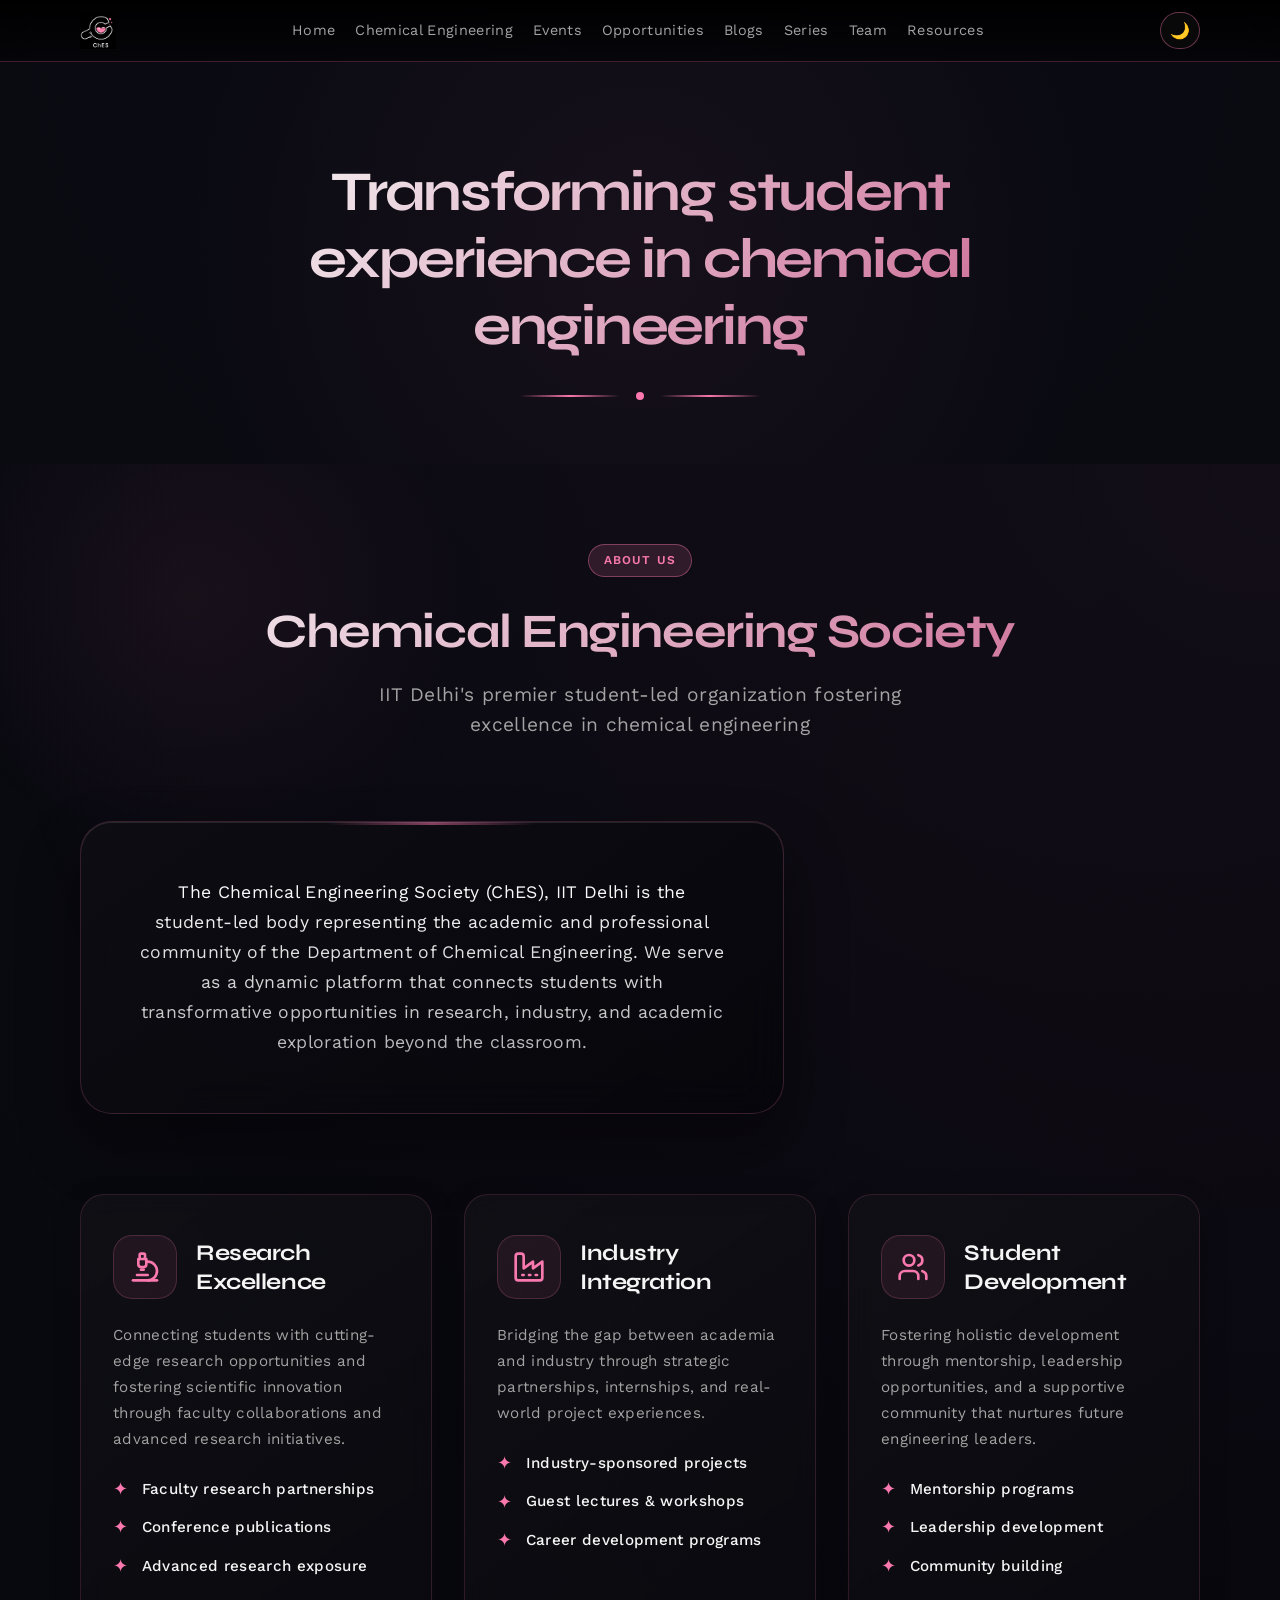
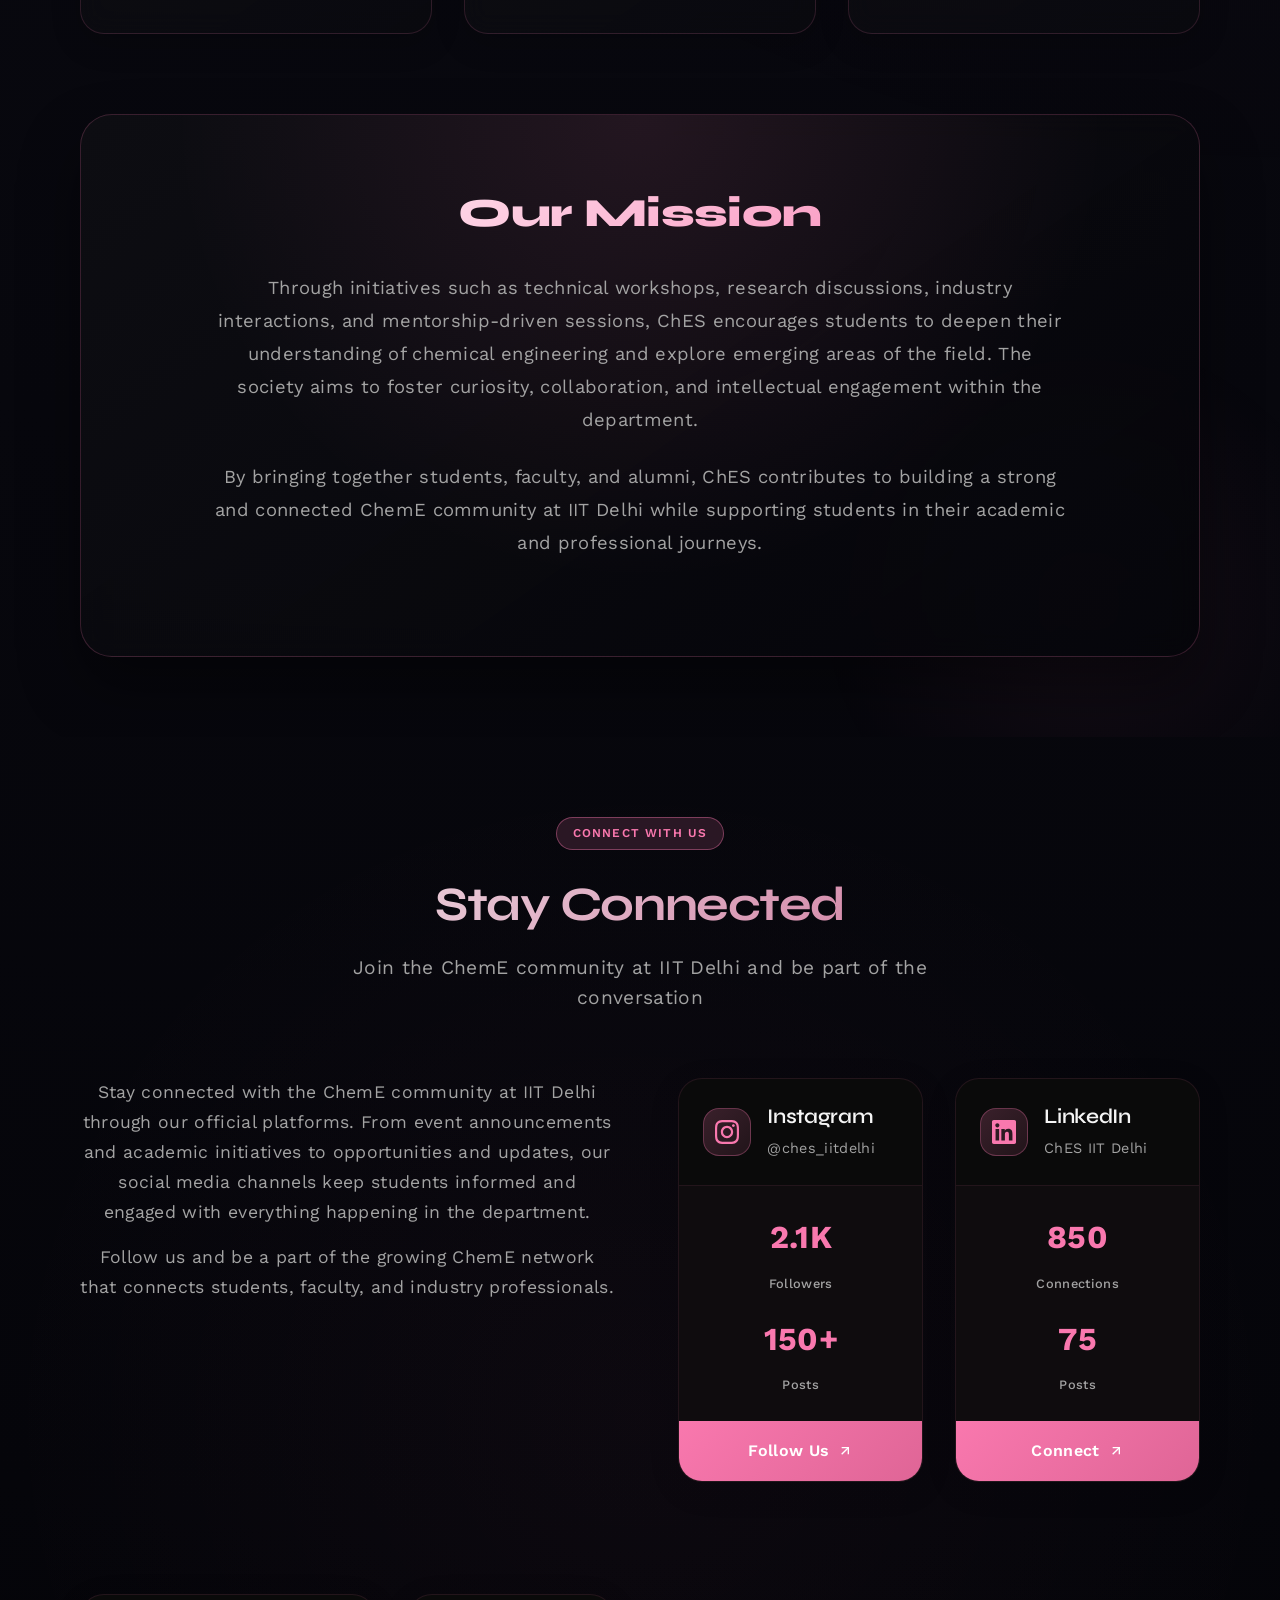
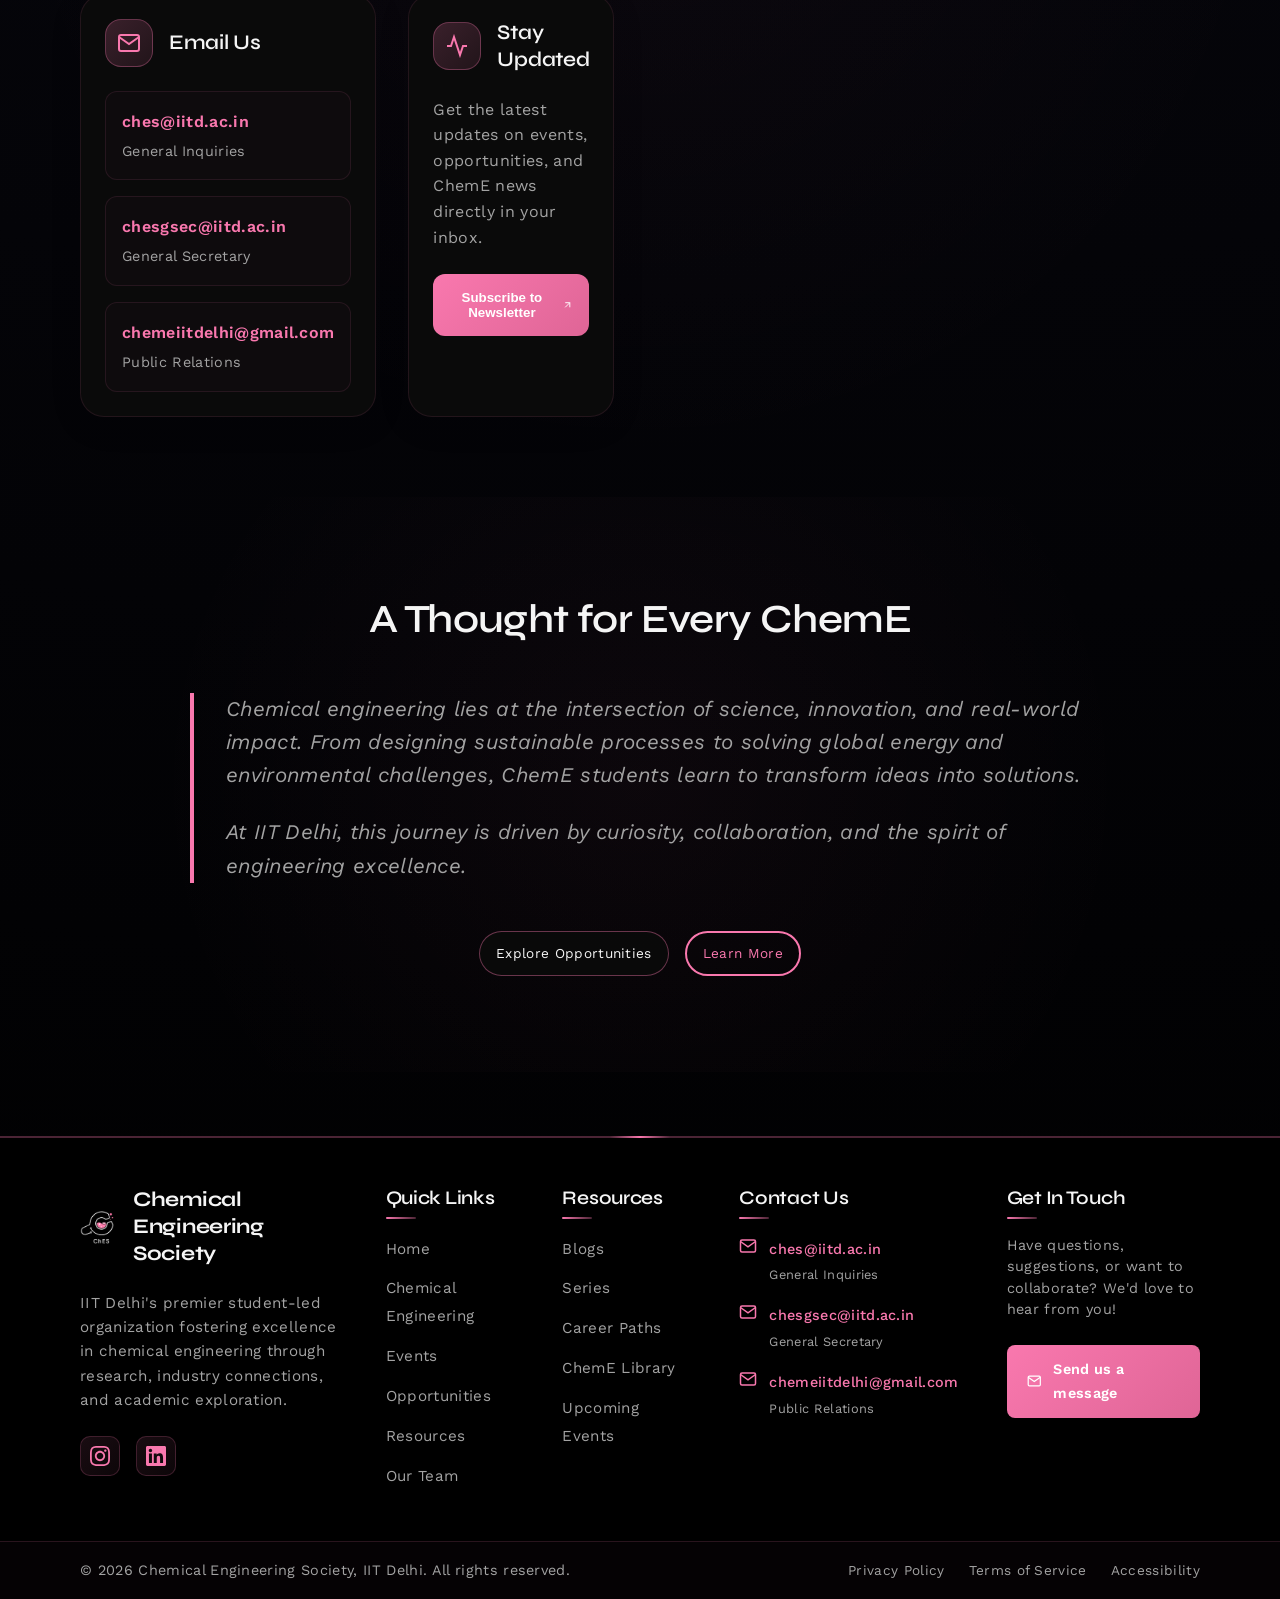
==== index.html @ 3a4c157e "created basic webpage" ====
<!DOCTYPE html>
<html lang="en">

<head>
  <meta charset="UTF-8" />
  <title>Ches – Landing Page</title>
  <meta name="viewport" content="width=device-width, initial-scale=1" />
  <link rel="stylesheet" href="styles.css" />
</head>

<body class="home-page">
  <!-- Navbar -->
  <header>
    <div class="container nav">
      <div class="nav-left">
        <img src="assets/logo-dark.png" alt="Ches" class="logo-img" />
      </div>
      <nav>
        <ul>
          <li><a href="index.html">Home</a></li>
          <li><a href="chemical-engineering.html">Chemical Engineering</a></li>
          <li><a href="events.html">Events</a></li>
          <li><a href="opportunities.html">Opportunities</a></li>
          <li><a href="blogs.html">Blogs</a></li>
          <li><a href="series.html">Series</a></li>
          <li><a href="team.html">Team</a></li>
          <li><a href="resources.html">Resources</a></li>
        </ul>
      </nav>
      <div class="nav-cta">
        <button id="theme-toggle" class="btn theme-toggle-btn">🌙</button>
        <button id="mobile-menu-toggle" class="mobile-menu-toggle" aria-label="Toggle navigation">
          <span></span>
          <span></span>
          <span></span>
        </button>
      </div>
    </div>
  </header>

  <main>
    <!-- Hero/Tagline Section -->
    <section class="hero-section">
      <div class="container">
        <div class="hero-content">
          <h1 class="hero-title">Transforming student experience in chemical engineering</h1>
          <div class="hero-decoration">
            <div class="hero-line"></div>
            <div class="hero-dot"></div>
            <div class="hero-line"></div>
          </div>
        </div>
      </div>
    </section>

    <!-- About ChES Section -->
    <section class="about-section">
      <div class="container">
        <div class="about-header reveal">
          <div class="section-badge">
            <span class="badge-text">About Us</span>
          </div>
          <h2 class="section-title">Chemical Engineering Society</h2>
          <p class="section-subtitle">
            IIT Delhi's premier student-led organization fostering excellence in chemical engineering
          </p>
        </div>

        <div class="about-content">
          <div class="about-intro reveal">
            <p class="about-description">
              The Chemical Engineering Society (ChES), IIT Delhi is the student-led body representing the academic and
              professional community of the Department of Chemical Engineering. We serve as a dynamic platform that
              connects students with transformative opportunities in research, industry, and academic exploration
              beyond the classroom.
            </p>
          </div>
        </div>

        <div class="about-features">
          <div class="feature-card reveal" style="transition-delay: 0.1s;">
            <div class="feature-header">
              <div class="feature-icon">
                <svg xmlns="http://www.w3.org/2000/svg" viewBox="0 0 24 24" fill="none" stroke="currentColor" stroke-width="2" stroke-linecap="round" stroke-linejoin="round"><path d="M6 18h8"/><path d="M3 22h18"/><path d="M14 22a7 7 0 1 0 0-14h-1"/><path d="M9 14h2"/><path d="M9 12a2 2 0 0 1-2-2V6h6v4a2 2 0 0 1-2 2Z"/><path d="M12 6V3a1 1 0 0 0-1-1H9a1 1 0 0 0-1 1v3"/></svg>
              </div>
              <h3>Research Excellence</h3>
            </div>
            <p>Connecting students with cutting-edge research opportunities and fostering scientific innovation through
              faculty collaborations and advanced research initiatives.</p>
            <ul class="feature-list">
              <li>Faculty research partnerships</li>
              <li>Conference publications</li>
              <li>Advanced research exposure</li>
            </ul>
          </div>

          <div class="feature-card reveal" style="transition-delay: 0.2s;">
            <div class="feature-header">
              <div class="feature-icon">
                <svg xmlns="http://www.w3.org/2000/svg" viewBox="0 0 24 24" fill="none" stroke="currentColor" stroke-width="2" stroke-linecap="round" stroke-linejoin="round"><path d="M2 20a2 2 0 0 0 2 2h16a2 2 0 0 0 2-2V8l-7 5V8l-7 5V4a2 2 0 0 0-2-2H4a2 2 0 0 0-2 2Z"/><path d="M17 18h1"/><path d="M12 18h1"/><path d="M7 18h1"/></svg>
              </div>
              <h3>Industry Integration</h3>
            </div>
            <p>Bridging the gap between academia and industry through strategic partnerships, internships, and
              real-world project experiences.</p>
            <ul class="feature-list">
              <li>Industry-sponsored projects</li>
              <li>Guest lectures & workshops</li>
              <li>Career development programs</li>
            </ul>
          </div>

          <div class="feature-card reveal" style="transition-delay: 0.3s;">
            <div class="feature-header">
              <div class="feature-icon">
                <svg xmlns="http://www.w3.org/2000/svg" viewBox="0 0 24 24" fill="none" stroke="currentColor" stroke-width="2" stroke-linecap="round" stroke-linejoin="round"><path d="M16 21v-2a4 4 0 0 0-4-4H6a4 4 0 0 0-4 4v2"/><circle cx="9" cy="7" r="4"/><path d="M22 21v-2a4 4 0 0 0-3-3.87"/><path d="M16 3.13a4 4 0 0 1 0 7.75"/></svg>
              </div>
              <h3>Student Development</h3>
            </div>
            <p>Fostering holistic development through mentorship, leadership opportunities, and a supportive community
              that nurtures future engineering leaders.</p>
            <ul class="feature-list">
              <li>Mentorship programs</li>
              <li>Leadership development</li>
              <li>Community building</li>
            </ul>
          </div>
        </div>

        <div class="about-mission reveal">
          <div class="mission-content">
            <h3>Our Mission</h3>
            <p>
              Through initiatives such as technical workshops, research discussions, industry interactions, and
              mentorship-driven sessions, ChES encourages students to deepen their understanding of chemical engineering
              and explore emerging areas of the field. The society aims to foster curiosity, collaboration, and
              intellectual engagement within the department.
            </p>
            <p>
              By bringing together students, faculty, and alumni, ChES contributes to building a strong and connected
              ChemE community at IIT Delhi while supporting students in their academic and professional journeys.
            </p>
          </div>
        </div>
      </div>
    </section>

    <!-- Contacts & Social Media Section -->
    <section class="contacts-section">
      <div class="container">
        <div class="contacts-header">
          <div class="section-badge">
            <span class="badge-icon"></span>
            <span class="badge-text">Connect With Us</span>
          </div>
          <h2 class="section-title">Stay Connected</h2>
          <p class="section-subtitle">
            Join the ChemE community at IIT Delhi and be part of the conversation
          </p>
        </div>

        <div class="contacts-content">
          <div class="contacts-intro">
            <p class="contacts-description">
              Stay connected with the ChemE community at IIT Delhi through our official platforms. From event
              announcements and academic initiatives to opportunities and updates, our social media channels keep
              students informed and engaged with everything happening in the department.
            </p>
            <p class="contacts-description">
              Follow us and be a part of the growing ChemE network that connects students, faculty, and industry
              professionals.
            </p>
          </div>

          <div class="social-platforms">
            <div class="platform-card instagram-card">
              <div class="platform-header">
                <div class="platform-icon">
                  <svg viewBox="0 0 24 24" fill="currentColor">
                    <path
                      d="M12 2.163c3.204 0 3.584.012 4.85.07 3.252.148 4.771 1.691 4.919 4.919.058 1.265.069 1.645.069 4.849 0 3.205-.012 3.584-.069 4.849-.149 3.225-1.664 4.771-4.919 4.919-1.266.058-1.644.07-4.85.07-3.204 0-3.584-.012-4.849-.07-3.26-.149-4.771-1.699-4.919-4.92-.058-1.265-.07-1.644-.07-4.849 0-3.204.013-3.583.07-4.849.149-3.227 1.664-4.771 4.919-4.919 1.266-.057 1.645-.069 4.849-.069zm0-2.163c-3.259 0-3.667.014-4.947.072-4.358.2-6.78 2.618-6.98 6.98-.059 1.281-.073 1.689-.073 4.948 0 3.259.014 3.668.072 4.948.2 4.358 2.618 6.78 6.98 6.98 1.281.058 1.689.072 4.948.072 3.259 0 3.668-.014 4.948-.072 4.354-.2 6.782-2.618 6.979-6.98.059-1.28.073-1.689.073-4.948 0-3.259-.014-3.667-.072-4.947-.196-4.354-2.617-6.78-6.979-6.98-1.281-.059-1.69-.073-4.949-.073zm0 5.838c-3.403 0-6.162 2.759-6.162 6.162s2.759 6.163 6.162 6.163 6.162-2.759 6.162-6.163c0-3.403-2.759-6.162-6.162-6.162zm0 10.162c-2.209 0-4-1.79-4-4 0-2.209 1.791-4 4-4s4 1.791 4 4c0 2.21-1.791 4-4 4zm6.406-11.845c-.796 0-1.441.645-1.441 1.44s.645 1.44 1.441 1.44c.795 0 1.439-.645 1.439-1.44s-.644-1.44-1.439-1.44z" />
                  </svg>
                </div>
                <div class="platform-info">
                  <h3>Instagram</h3>
                  <span>@ches_iitdelhi</span>
                </div>
              </div>
              <div class="platform-stats">
                <div class="stat">
                  <span class="stat-number">2.1K</span>
                  <span class="stat-label">Followers</span>
                </div>
                <div class="stat">
                  <span class="stat-number">150+</span>
                  <span class="stat-label">Posts</span>
                </div>
              </div>
              <a href="https://www.instagram.com/ches_iitdelhi/" class="platform-link" target="_blank"
                rel="noopener noreferrer">
                <span>Follow Us</span>
                <svg viewBox="0 0 24 24" fill="none" stroke="currentColor" stroke-width="2">
                  <path d="M7 17L17 7"></path>
                  <path d="M7 7h10v10"></path>
                </svg>
              </a>
            </div>

            <div class="platform-card linkedin-card">
              <div class="platform-header">
                <div class="platform-icon">
                  <svg viewBox="0 0 24 24" fill="currentColor">
                    <path
                      d="M20.447 20.452h-3.554v-5.569c0-1.328-.027-3.037-1.852-3.037-1.853 0-2.136 1.445-2.136 2.939v5.667H9.351V9h3.414v1.561h.046c.477-.9 1.637-1.85 3.37-1.85 3.601 0 4.267 2.37 4.267 5.455v6.286zM5.337 7.433c-1.144 0-2.063-.926-2.063-2.065 0-1.138.92-2.063 2.063-2.063 1.14 0 2.064.925 2.064 2.063 0 1.139-.925 2.065-2.064 2.065zm1.782 13.019H3.555V9h3.564v11.452zM22.225 0H1.771C.792 0 0 .774 0 1.729v20.542C0 23.227.792 24 1.771 24h20.451C23.2 24 24 23.227 24 22.271V1.729C24 .774 23.2 0 22.222 0h.003z" />
                  </svg>
                </div>
                <div class="platform-info">
                  <h3>LinkedIn</h3>
                  <span>ChES IIT Delhi</span>
                </div>
              </div>
              <div class="platform-stats">
                <div class="stat">
                  <span class="stat-number">850</span>
                  <span class="stat-label">Connections</span>
                </div>
                <div class="stat">
                  <span class="stat-number">75</span>
                  <span class="stat-label">Posts</span>
                </div>
              </div>
              <a href="https://www.linkedin.com/company/chesiitd/posts/?feedView=all" class="platform-link"
                target="_blank" rel="noopener noreferrer">
                <span>Connect</span>
                <svg viewBox="0 0 24 24" fill="none" stroke="currentColor" stroke-width="2">
                  <path d="M7 17L17 7"></path>
                  <path d="M7 7h10v10"></path>
                </svg>
              </a>
            </div>
          </div>

          <div class="contact-methods">
            <div class="contact-card">
              <div class="contact-header">
                <div class="contact-icon">
                  <svg viewBox="0 0 24 24" fill="none" stroke="currentColor" stroke-width="2">
                    <path d="M4 4h16c1.1 0 2 .9 2 2v12c0 1.1-.9 2-2 2H4c-1.1 0-2-.9-2-2V6c0-1.1.9-2 2-2z"></path>
                    <polyline points="22,6 12,13 2,6"></polyline>
                  </svg>
                </div>
                <h3>Email Us</h3>
              </div>
              <div class="contact-details">
                <a href="mailto:ches@iitd.ac.in" class="contact-email">
                  <span class="email-address">ches@iitd.ac.in</span>
                  <span class="email-label">General Inquiries</span>
                </a>
                <a href="mailto:chesgsec@iitd.ac.in" class="contact-email">
                  <span class="email-address">chesgsec@iitd.ac.in</span>
                  <span class="email-label">General Secretary</span>
                </a>
                <a href="mailto:chemeiitdelhi@gmail.com" class="contact-email">
                  <span class="email-address">chemeiitdelhi@gmail.com</span>
                  <span class="email-label">Public Relations</span>
                </a>
              </div>
            </div>

            <div class="contact-card newsletter-card">
              <div class="contact-header">
                <div class="contact-icon">
                  <svg viewBox="0 0 24 24" fill="none" stroke="currentColor" stroke-width="2">
                    <path d="M22 12h-4l-3 9L9 3l-3 9H2"></path>
                  </svg>
                </div>
                <h3>Stay Updated</h3>
              </div>
              <p>Get the latest updates on events, opportunities, and ChemE news directly in your inbox.</p>
              <button class="newsletter-btn">
                <span>Subscribe to Newsletter</span>
                <svg viewBox="0 0 24 24" fill="none" stroke="currentColor" stroke-width="2">
                  <path d="M7 17L17 7"></path>
                  <path d="M7 7h10v10"></path>
                </svg>
              </button>
            </div>
          </div>
        </div>
      </div>
    </section>

    <!-- A Thought for Every ChemE Section -->
    <section class="thought-section">
      <div class="container">
        <div class="thought-content">
          <div class="thought-header">
            <h2 class="thought-title">A Thought for Every ChemE</h2>
          </div>

          <div class="thought-quote">
            <blockquote>
              <p class="thought-text">
                Chemical engineering lies at the intersection of science, innovation, and real-world impact. From
                designing sustainable processes to solving global energy and environmental challenges, ChemE students
                learn to transform ideas into solutions.
              </p>
              <p class="thought-text">
                At IIT Delhi, this journey is driven by curiosity, collaboration, and the spirit of engineering
                excellence.
              </p>
            </blockquote>
          </div>

          <div class="thought-cta">
            <a href="opportunities.html" class="btn btn-primary">Explore Opportunities</a>
            <a href="chemical-engineering.html" class="btn btn-secondary">Learn More</a>
          </div>
        </div>
      </div>
  </main>

  <footer>
    <div class="footer-main">
      <div class="container">
        <div class="footer-content">
          <!-- Company Info -->
          <div class="footer-section">
            <div class="footer-logo">
              <div class="footer-logo-container">
                <img src="assets/logo-dark.png" alt="ChES IIT Delhi" class="footer-logo-img logo-dark" />
                <img src="assets/logo-light.jpeg" alt="ChES IIT Delhi" class="footer-logo-img logo-light" />
              </div>
              <h3>Chemical Engineering Society</h3>
            </div>
            <p class="footer-description">
              IIT Delhi's premier student-led organization fostering excellence in chemical engineering through
              research, industry connections, and academic exploration.
            </p>
            <div class="footer-social">
              <a href="https://www.instagram.com/ches_iitdelhi/" target="_blank" rel="noopener noreferrer"
                class="social-link instagram">
                <svg viewBox="0 0 24 24" fill="currentColor">
                  <path
                    d="M12 2.163c3.204 0 3.584.012 4.85.07 3.252.148 4.771 1.691 4.919 4.919.058 1.265.069 1.645.069 4.849 0 3.205-.012 3.584-.069 4.849-.149 3.225-1.664 4.771-4.919 4.919-1.266.058-1.644.07-4.85.07-3.204 0-3.584-.012-4.849-.07-3.26-.149-4.771-1.699-4.919-4.92-.058-1.265-.07-1.644-.07-4.849 0-3.204.013-3.583.07-4.849.149-3.227 1.664-4.771 4.919-4.919 1.266-.057 1.645-.069 4.849-.069zm0-2.163c-3.259 0-3.667.014-4.947.072-4.358.2-6.78 2.618-6.98 6.98-.059 1.281-.073 1.689-.073 4.948 0 3.259.014 3.668.072 4.948.2 4.358 2.618 6.78 6.98 6.98 1.281.058 1.689.072 4.948.072 3.259 0 3.668-.014 4.948-.072 4.354-.2 6.782-2.618 6.979-6.98.059-1.28.073-1.689.073-4.948 0-3.259-.014-3.667-.072-4.947-.196-4.354-2.617-6.78-6.979-6.98-1.281-.059-1.69-.073-4.949-.073zm0 5.838c-3.403 0-6.162 2.759-6.162 6.162s2.759 6.163 6.162 6.163 6.162-2.759 6.162-6.163c0-3.403-2.759-6.162-6.162-6.162zm0 10.162c-2.209 0-4-1.79-4-4 0-2.209 1.791-4 4-4s4 1.791 4 4c0 2.21-1.791 4-4 4zm6.406-11.845c-.796 0-1.441.645-1.441 1.44s.645 1.44 1.441 1.44c.795 0 1.439-.645 1.439-1.44s-.644-1.44-1.439-1.44z" />
                </svg>
              </a>
              <a href="https://www.linkedin.com/company/chesiitd/posts/?feedView=all" target="_blank"
                rel="noopener noreferrer" class="social-link linkedin">
                <svg viewBox="0 0 24 24" fill="currentColor">
                  <path
                    d="M20.447 20.452h-3.554v-5.569c0-1.328-.027-3.037-1.852-3.037-1.853 0-2.136 1.445-2.136 2.939v5.667H9.351V9h3.414v1.561h.046c.477-.9 1.637-1.85 3.37-1.85 3.601 0 4.267 2.37 4.267 5.455v6.286zM5.337 7.433c-1.144 0-2.063-.926-2.063-2.065 0-1.138.92-2.063 2.063-2.063 1.14 0 2.064.925 2.064 2.063 0 1.139-.925 2.065-2.064 2.065zm1.782 13.019H3.555V9h3.564v11.452zM22.225 0H1.771C.792 0 0 .774 0 1.729v20.542C0 23.227.792 24 1.771 24h20.451C23.2 24 24 23.227 24 22.271V1.729C24 .774 23.2 0 22.222 0h.003z" />
                </svg>
              </a>
            </div>
          </div>

          <!-- Quick Links -->
          <div class="footer-section">
            <h4 class="footer-title">Quick Links</h4>
            <ul class="footer-links">
              <li><a href="index.html">Home</a></li>
              <li><a href="chemical-engineering.html">Chemical Engineering</a></li>
              <li><a href="events.html">Events</a></li>
              <li><a href="opportunities.html">Opportunities</a></li>
              <li><a href="resources.html">Resources</a></li>
              <li><a href="team.html">Our Team</a></li>
            </ul>
          </div>

          <!-- Resources -->
          <div class="footer-section">
            <h4 class="footer-title">Resources</h4>
            <ul class="footer-links">
              <li><a href="blogs.html">Blogs</a></li>
              <li><a href="series.html">Series</a></li>
              <li><a href="resources.html#career-paths">Career Paths</a></li>
              <li><a href="resources.html#library">ChemE Library</a></li>
              <li><a href="events.html">Upcoming Events</a></li>
            </ul>
          </div>

          <!-- Contact Info -->
          <div class="footer-section">
            <h4 class="footer-title">Contact Us</h4>
            <div class="footer-contact">
              <div class="contact-item">
                <svg viewBox="0 0 24 24" fill="none" stroke="currentColor" stroke-width="2">
                  <path d="M4 4h16c1.1 0 2 .9 2 2v12c0 1.1-.9 2-2 2H4c-1.1 0-2-.9-2-2V6c0-1.1.9-2 2-2z"></path>
                  <polyline points="22,6 12,13 2,6"></polyline>
                </svg>
                <div>
                  <a href="mailto:ches@iitd.ac.in">ches@iitd.ac.in</a>
                  <span class="contact-label">General Inquiries</span>
                </div>
              </div>
              <div class="contact-item">
                <svg viewBox="0 0 24 24" fill="none" stroke="currentColor" stroke-width="2">
                  <path d="M4 4h16c1.1 0 2 .9 2 2v12c0 1.1-.9 2-2 2H4c-1.1 0-2-.9-2-2V6c0-1.1.9-2 2-2z"></path>
                  <polyline points="22,6 12,13 2,6"></polyline>
                </svg>
                <div>
                  <a href="mailto:chesgsec@iitd.ac.in">chesgsec@iitd.ac.in</a>
                  <span class="contact-label">General Secretary</span>
                </div>
              </div>
              <div class="contact-item">
                <svg viewBox="0 0 24 24" fill="none" stroke="currentColor" stroke-width="2">
                  <path d="M4 4h16c1.1 0 2 .9 2 2v12c0 1.1-.9 2-2 2H4c-1.1 0-2-.9-2-2V6c0-1.1.9-2 2-2z"></path>
                  <polyline points="22,6 12,13 2,6"></polyline>
                </svg>
                <div>
                  <a href="mailto:chemeiitdelhi@gmail.com">chemeiitdelhi@gmail.com</a>
                  <span class="contact-label">Public Relations</span>
                </div>
              </div>
            </div>
          </div>

          <!-- Contact Message -->
          <div class="footer-section">
            <h4 class="footer-title">Get In Touch</h4>
            <p class="contact-message">
              Have questions, suggestions, or want to collaborate? We'd love to hear from you!
            </p>
            <a href="mailto:ches@iitd.ac.in" class="contact-mail-btn">
              <svg viewBox="0 0 24 24" fill="none" stroke="currentColor" stroke-width="2">
                <path d="M4 4h16c1.1 0 2 .9 2 2v12c0 1.1-.9 2-2 2H4c-1.1 0-2-.9-2-2V6c0-1.1.9-2 2-2z"></path>
                <polyline points="22,6 12,13 2,6"></polyline>
              </svg>
              <span>Send us a message</span>
            </a>
          </div>
        </div>
      </div>
    </div>

    <!-- Footer Bottom -->
    <div class="footer-bottom">
      <div class="container">
        <div class="footer-bottom-content">
          <div class="footer-copyright">
            <p>© 2026 Chemical Engineering Society, IIT Delhi. All rights reserved.</p>
          </div>
          <div class="footer-bottom-links">
            <a href="#">Privacy Policy</a>
            <a href="#">Terms of Service</a>
            <a href="#">Accessibility</a>
          </div>
        </div>
      </div>
    </div>
  </footer>
  <script src="script.js"></script>
</body>

</html>
---- styles.css ----
@import url('https://fonts.googleapis.com/css2?family=Syne:wght@400..700&family=Work+Sans:ital,wght@0,100..900;1,100..900&display=swap');

:root {
  --primary: #F978AE;
  --primary-dark: rgb(223, 101, 150);
  --bg-dark: #000000;
  --bg-alt-dark: #0a0a0a;
  --text-dark: #f5f5f5;
  --muted-dark: #a3a3a3;
  --card-dark: #0a0a0a;
  --bg-light: #fde7ee;
  --bg-alt-light: #ffffff;
  --text-light: #2D1B26;
  --muted-light: #9B7E87;
  --card-light: #ffffff;
  --accent: #F978AE;
  --font-heading: 'Syne', sans-serif;
  --font-body: 'Work Sans', sans-serif;
  --muted: var(--muted-dark);
  --text: var(--text-dark);
  --bg: var(--bg-dark);
  --bg-alt: var(--bg-alt-dark);
  --card: var(--card-dark);
}

* {
  box-sizing: border-box;
  margin: 0;
  padding: 0;
}

body {
  font-family: var(--font-body);
  background: radial-gradient(circle at top, #1a1a1a 0, #0a0a0a 50%, #000 100%);
  color: var(--text-dark);
  line-height: 1.7;
  letter-spacing: 0.325px;
  scroll-behavior: smooth;
}

body.light-mode {
  background: var(--bg-light);
  color: var(--text-light);
  --muted: var(--muted-light);
  --text: var(--text-light);
  --bg: var(--bg-light);
  --bg-alt: var(--bg-alt-light);
  --card: var(--card-light);
}

a {
  color: inherit;
  text-decoration: none;
}

h1, h2, h3, h4, h5, h6 {
  font-family: var(--font-heading);
  font-weight: 700;
  letter-spacing: -0.015em;
  line-height: 1.3;
}

img {
  max-width: 100%;
  display: block;
}

/* Layout helpers */
.container {
  width: min(1120px, 100% - 3rem);
  margin: 0 auto;
}

/* Navbar */
header {
  position: sticky;
  top: 0;
  z-index: 50;
  backdrop-filter: blur(18px);
  background: linear-gradient(to bottom, rgba(0,0,0,0.95), rgba(0,0,0,0.4));
  border-bottom: 1px solid rgba(249, 120, 174, 0.25);
}

body.light-mode header {
  background: #ffffff;
  border-bottom: 1px solid rgba(253, 231, 238, 0.6);
  box-shadow: 0 2px 8px rgba(0, 0, 0, 0.04);
}

.nav {
  display: flex;
  align-items: center;
  justify-content: space-between;
  padding: 0.75rem 0;
}

.nav-left {
  display: flex;
  align-items: center;
  gap: 0.5rem;
}

.logo-img {
  height: 36px;
  width: auto;
  display: block;
  object-fit: contain;
}

.brand {
  font-weight: 600;
  letter-spacing: 0.06em;
  text-transform: uppercase;
  font-size: 0.85rem;
  color: var(--text-dark);
}

body.light-mode .brand {
  color: var(--text-light);
}

nav ul {
  list-style: none;
  display: flex;
  gap: 1.25rem;
  font-size: 0.9rem;
}

nav a {
  position: relative;
  padding-bottom: 0.2rem;
  color: var(--muted-dark);
  transition: color 0.2s ease;
}

nav a::after {
  content: "";
  position: absolute;
  left: 0;
  bottom: 0;
  width: 0;
  height: 2px;
  border-radius: 999px;
  background: var(--primary);
  transition: width 0.2s ease;
}

nav a:hover {
  color: var(--text-dark);
}

body.light-mode nav a {
  color: var(--muted-light);
}

body.light-mode nav a:hover {
  color: var(--text-light);
}

nav a:hover::after {
  width: 100%;
}

.nav-cta {
  display: flex;
  align-items: center;
  gap: 0.75rem;
}

.btn {
  display: inline-flex;
  align-items: center;
  justify-content: center;
  padding: 0.55rem 1rem;
  border-radius: 999px;
  border: 1px solid rgba(249, 120, 174, 0.4);
  background: rgba(10, 10, 10, 0.9);
  color: var(--text-dark);
  font-size: 0.85rem;
  cursor: pointer;
  transition: all 0.2s ease;
}

body.light-mode .btn {
  background: linear-gradient(135deg, var(--primary), var(--primary-dark));
  color: #ffffff;
  border: none;
}

.theme-toggle-btn {
  font-size: 1rem;
  padding: 0.5rem;
  min-width: 40px;
}

body.light-mode .theme-toggle-btn {
  background: #ffffff;
  border: 1.5px solid rgba(253, 231, 238, 0.6);
}

.btn:hover {
  transform: translateY(-1px);
  box-shadow: 0 14px 35px rgba(249, 120, 174, 0.3);
}

/* Mobile menu styles */
.mobile-menu-toggle {
  display: none;
  flex-direction: column;
  justify-content: space-around;
  width: 24px;
  height: 20px;
  background: transparent;
  border: none;
  cursor: pointer;
  padding: 0;
  z-index: 10;
  margin-left: 0.5rem;
}

.mobile-menu-toggle span {
  width: 24px;
  height: 2px;
  background: var(--text-dark);
  border-radius: 10px;
  transition: all 0.3s linear;
  position: relative;
  transform-origin: 1px;
}

body.light-mode .mobile-menu-toggle span {
  background: var(--text-light);
}

.mobile-menu-toggle.open span:nth-child(1) {
  transform: rotate(45deg);
}

.mobile-menu-toggle.open span:nth-child(2) {
  opacity: 0;
  transform: translateX(20px);
}

.mobile-menu-toggle.open span:nth-child(3) {
  transform: rotate(-45deg);
}

/* Sections */
section {
  padding: 4.5rem 0;
}

#home {
  min-height: calc(100vh - 60px);
  display: flex;
  align-items: center;
}

.hero-grid {
  display: grid;
  grid-template-columns: minmax(0, 1.4fr) minmax(0, 1fr);
  gap: 3rem;
  align-items: center;
}

.hero-kicker {
  display: inline-flex;
  align-items: center;
  gap: 0.5rem;
  padding: 0.2rem 0.7rem;
  border-radius: 999px;
  border: 1px solid rgba(249, 120, 174, 0.4);
  background: radial-gradient(circle at top left, rgba(249, 120, 174, 0.2), transparent);
  font-size: 0.75rem;
  color: var(--muted);
  margin-bottom: 1.5rem;
}

.hero-kicker-dot {
  width: 9px;
  height: 9px;
  border-radius: 999px;
  background: var(--primary);
  box-shadow: 0 0 10px rgba(249, 120, 174, 0.8);
}

.hero-title {
  font-family: var(--font-heading);
  font-size: clamp(2.6rem, 4vw, 3.2rem);
  font-weight: 700;
  letter-spacing: -0.04em;
  margin-bottom: 1rem;
}

.hero-title span {
  color: var(--primary);
}

.hero-subtitle {
  color: var(--muted);
  max-width: 32rem;
  font-size: 0.98rem;
  margin-bottom: 1.5rem;
}

.hero-actions {
  display: flex;
  flex-wrap: wrap;
  gap: 0.75rem;
  margin-bottom: 2rem;
}

.hero-meta {
  display: flex;
  flex-wrap: wrap;
  gap: 1.5rem;
  font-size: 0.8rem;
  color: var(--muted);
}

.hero-meta strong {
  color: var(--text);
  font-weight: 600;
}

.hero-card {
  background: radial-gradient(circle at top, rgba(249, 120, 174, 0.2), rgba(10, 10, 10, 0.95));
  border-radius: 1.5rem;
  border: 1px solid rgba(249, 120, 174, 0.35);
  padding: 1.6rem 1.5rem;
  box-shadow:
    0 24px 80px rgba(0, 0, 0, 0.8),
    0 0 50px rgba(249, 120, 174, 0.25);
  position: relative;
  overflow: hidden;
}

body.light-mode .hero-card {
  background: linear-gradient(135deg, #ffffff 0%, rgba(253, 231, 238, 0.4) 100%);
  border: 1.5px solid rgba(253, 231, 238, 0.6);
  box-shadow: 0 4px 16px rgba(0, 0, 0, 0.06);
}

.hero-card::before {
  content: "";
  position: absolute;
  inset: 0;
  background:
    radial-gradient(circle at 10% 10%, rgba(249, 120, 174, 0.15), transparent 55%),
    radial-gradient(circle at 80% 80%, rgba(249, 120, 174, 0.2), transparent 50%);
  opacity: 0.4;
  pointer-events: none;
}

body.light-mode .hero-card::before {
  background:
    radial-gradient(circle at 10% 10%, rgba(249, 120, 174, 0.1), transparent 55%),
    radial-gradient(circle at 80% 80%, rgba(249, 120, 174, 0.15), transparent 50%);
  opacity: 0.6;
}

.hero-card-inner {
  position: relative;
  z-index: 1;
}

.hero-card-header {
  display: flex;
  justify-content: space-between;
  align-items: center;
  margin-bottom: 1rem;
}

.badge-pill {
  font-size: 0.72rem;
  text-transform: uppercase;
  letter-spacing: 0.12em;
  padding: 0.3rem 0.7rem;
  border-radius: 999px;
  background: rgba(0, 0, 0, 0.8);
  border: 1px solid rgba(249, 120, 174, 0.4);
  color: var(--text);
}

body.light-mode .badge-pill {
  background: #ffffff;
  border: 1.5px solid rgba(253, 231, 238, 0.6);
  color: var(--primary);
}

.hero-stat {
  font-size: 1.6rem;
  font-weight: 700;
}

.hero-stat small {
  display: block;
  font-size: 0.7rem;
  text-transform: uppercase;
  letter-spacing: 0.14em;
  color: var(--muted);
}

.hero-card-grid {
  display: grid;
  grid-template-columns: repeat(2, minmax(0, 1fr));
  gap: 1.1rem;
  margin-top: 0.5rem;
}

.metric-card {
  padding: 0.8rem 0.9rem;
  border-radius: 1rem;
  background: rgba(10, 10, 10, 0.95);
  border: 1px solid rgba(249, 120, 174, 0.25);
  font-size: 0.75rem;
}

body.light-mode .metric-card {
  background: rgba(255, 232, 243, 0.8);
  border: 1px solid rgba(249, 120, 174, 0.25);
}

.metric-label {
  color: var(--muted);
  margin-bottom: 0.2rem;
}

.metric-value {
  font-weight: 600;
  font-size: 0.98rem;
}

.metric-tag {
  display: inline-flex;
  align-items: center;
  gap: 0.25rem;
  margin-top: 0.2rem;
  font-size: 0.7rem;
  color: var(--muted);
}

.metric-dot {
  width: 6px;
  height: 6px;
  border-radius: 999px;
  background: var(--primary);
  box-shadow: 0 0 8px rgba(249, 120, 174, 0.7);
}

/* Generic section styling */
.section-header {
  margin-bottom: 2rem;
  display: flex;
  flex-wrap: wrap;
  justify-content: space-between;
  align-items: flex-end;
  gap: 1rem;
}

.section-title {
  font-size: 1.6rem;
  font-weight: 600;
  letter-spacing: -0.03em;
}

.section-subtitle {
  color: var(--muted);
  font-size: 0.9rem;
  max-width: 26rem;
}

.pill-row {
  display: flex;
  flex-wrap: wrap;
  gap: 0.5rem;
  font-size: 0.75rem;
  color: var(--muted);
}

.pill {
  padding: 0.25rem 0.7rem;
  border-radius: 999px;
  border: 1px dashed rgba(249, 120, 174, 0.5);
}

/* Announcements */
.announcements {
  padding-top: 0;
}

.announcements-grid {
  display: grid;
  grid-template-columns: repeat(3, minmax(0, 1fr));
  gap: 1.4rem;
}

.announcement-card {
  background: radial-gradient(circle at top left, rgba(249, 120, 174, 0.12), rgba(10, 10, 10, 0.98));
  border-radius: 1.1rem;
  border: 1px solid rgba(249, 120, 174, 0.25);
  padding: 1.1rem 1.1rem 1rem;
  font-size: 0.85rem;
}

body.light-mode .announcement-card {
  background: #ffffff;
  border: 1.5px solid rgba(253, 231, 238, 0.7);
  box-shadow: 0 2px 8px rgba(0, 0, 0, 0.03);
}

.announcement-label {
  font-size: 0.78rem;
  text-transform: uppercase;
  letter-spacing: 0.13em;
  color: var(--muted);
  margin-bottom: 0.25rem;
}

.announcement-title {
  font-family: var(--font-heading);
  font-weight: 600;
  margin-bottom: 0.4rem;
}

.announcement-list {
  list-style: none;
  display: flex;
  flex-direction: column;
  gap: 0.35rem;
  color: var(--muted);
  font-size: 0.8rem;
}

.announcement-list strong {
  color: var(--text);
  font-weight: 500;
}

/* Events grid & cards (used on events page and in other sections if needed) */
.grid-3 {
  display: grid;
  grid-template-columns: repeat(3, minmax(0, 1fr));
  gap: 1.4rem;
}

.card {
  background: radial-gradient(circle at top left, rgba(249, 120, 174, 0.12), rgba(10, 10, 10, 0.98));
  border-radius: 1.1rem;
  border: 1px solid rgba(249, 120, 174, 0.25);
  padding: 1.1rem 1.1rem 1rem;
  display: flex;
  flex-direction: column;
  gap: 0.65rem;
  font-size: 0.85rem;
  transition: transform 0.18s ease, box-shadow 0.18s ease, border-color 0.18s ease;
}

.card:hover {
  transform: translateY(-4px);
  border-color: rgba(249, 120, 174, 0.6);
  box-shadow: 0 18px 50px rgba(15, 23, 42, 0.9);
}

.resource-card {
  background: radial-gradient(circle at top left, rgba(249, 120, 174, 0.12), rgba(10, 10, 10, 0.98));
  border-radius: 1.1rem;
  border: 1px solid rgba(249, 120, 174, 0.25);
  padding: 1.5rem 1.5rem 1.5rem;
  display: flex;
  flex-direction: column;
  gap: 0.8rem;
  font-size: 0.85rem;
  transition: transform 0.18s ease, box-shadow 0.18s ease, border-color 0.18s ease;
}

body.light-mode .resource-card {
  background: #ffffff;
  border: 1.5px solid rgba(253, 231, 238, 0.7);
  box-shadow: 0 2px 8px rgba(0, 0, 0, 0.03);
}

.resource-card:hover {
  transform: translateY(-4px);
  border-color: rgba(249, 120, 174, 0.6);
  box-shadow: 0 18px 50px rgba(15, 23, 42, 0.9);
}

body.light-mode .resource-card:hover {
  box-shadow: 0 18px 50px rgba(0, 0, 0, 0.1);
}

.resource-title {
  font-family: var(--font-heading);
  font-weight: 600;
  font-size: 1.1rem;
}

.resource-description {
  color: var(--muted);
  line-height: 1.5;
}

.card-tag-row {
  display: flex;
  justify-content: space-between;
  align-items: center;
  gap: 0.75rem;
  font-size: 0.75rem;
  color: var(--muted);
}

.card-tag {
  padding: 0.1rem 0.55rem;
  border-radius: 999px;
  border: 1px solid rgba(249, 120, 174, 0.45);
  font-size: 0.7rem;
  text-transform: uppercase;
  letter-spacing: 0.12em;
}

.card-date {
  font-size: 0.75rem;
  color: var(--muted);
}

.card-title {
  font-family: var(--font-heading);
  font-weight: 600;
  color: var(--text);
}

.card-footer {
  display: flex;
  justify-content: space-between;
  align-items: center;
  margin-top: 0.4rem;
  font-size: 0.75rem;
  color: var(--muted);
}

.link-inline {
  display: inline-flex;
  align-items: center;
  gap: 0.3rem;
  color: var(--primary);
  font-weight: 500;
}

.card-subtitle {
  color: var(--primary);
  font-size: 0.88rem;
  font-weight: 500;
  margin: -0.35rem 0 0.25rem 0;
}

/* Gallery */
.event-gallery-section {
  padding-top: 3rem;
  padding-bottom: 4.5rem;
}

.gallery-grid {
  display: grid;
  grid-template-columns: repeat(auto-fit, minmax(240px, 1fr));
  gap: 1.4rem;
}

.gallery-item {
  border-radius: 1.1rem;
  border: 1px solid rgba(249, 120, 174, 0.25);
  overflow: hidden;
  background: rgba(10, 10, 10, 0.98);
  transition: transform 0.18s ease, border-color 0.18s ease, box-shadow 0.18s ease;
  display: flex;
  flex-direction: column;
}

.gallery-item:hover {
  transform: translateY(-4px);
  border-color: rgba(249, 120, 174, 0.6);
  box-shadow: 0 18px 50px rgba(15, 23, 42, 0.9);
}

.gallery-item img {
  width: 100%;
  height: 240px;
  object-fit: cover;
  display: block;
}

.gallery-caption {
  padding: 0.8rem 1rem;
  font-size: 0.85rem;
  font-weight: 500;
  color: var(--text);
  text-align: center;
}

body.light-mode .gallery-item {
  background: #ffffff;
  border: 1.5px solid rgba(253, 231, 238, 0.6);
}

body.light-mode .gallery-item:hover {
  box-shadow: 0 18px 50px rgba(0, 0, 0, 0.1);
}

/* Blogs */
.blog-grid {
  display: grid;
  grid-template-columns: 1.3fr 1fr;
  gap: 1.6rem;
  align-items: flex-start;
}

.blog-featured {
  padding: 1.3rem 1.3rem 1.1rem;
  border-radius: 1.1rem;
  border: 1px solid rgba(249, 120, 174, 0.3);
  background: radial-gradient(circle at top left, rgba(249, 120, 174, 0.15), rgba(10, 10, 10, 0.98));
}

.blog-featured h3 {
  font-family: var(--font-heading);
  font-size: 1.1rem;
  margin-bottom: 0.4rem;
}

.blog-meta {
  display: flex;
  flex-wrap: wrap;
  gap: 0.75rem;
  font-size: 0.75rem;
  color: var(--muted);
  margin-bottom: 0.7rem;
}

.blog-meta span {
  display: inline-flex;
  align-items: center;
  gap: 0.3rem;
}

.blog-list {
  display: flex;
  flex-direction: column;
  gap: 0.9rem;
  font-size: 0.85rem;
}

.blog-list-item {
  padding: 0.7rem 0.8rem;
  border-radius: 0.9rem;
  border: 1px solid rgba(249, 120, 174, 0.25);
  background: rgba(10, 10, 10, 0.95);
  display: flex;
  justify-content: space-between;
  gap: 0.75rem;
}

.blog-list-item h4 {
  font-family: var(--font-heading);
  font-size: 0.88rem;
  margin-bottom: 0.1rem;
}

.blog-list-item small {
  color: var(--muted);
  font-size: 0.75rem;
}

/* Series */
.series-row {
  display: grid;
  grid-template-columns: 1.1fr 1fr;
  gap: 1.6rem;
}

.timeline {
  border-left: 2px solid rgba(249, 120, 174, 0.4);
  padding-left: 1.25rem;
  display: flex;
  flex-direction: column;
  gap: 1.3rem;
}

.timeline-item {
  position: relative;
  padding-left: 0.2rem;
}

.timeline-item::before {
  content: "";
  position: absolute;
  left: -1.52rem;
  top: 0.1rem;
  width: 12px;
  height: 12px;
  border-radius: 999px;
  background: var(--primary);
  box-shadow: 0 0 12px rgba(249, 120, 174, 0.7);
}

.timeline-label {
  font-size: 0.75rem;
  color: var(--muted);
  text-transform: uppercase;
  letter-spacing: 0.12em;
  margin-bottom: 0.15rem;
}

.timeline-title {
  font-family: var(--font-heading);
  font-size: 0.96rem;
  font-weight: 600;
  margin-bottom: 0.25rem;
}

.timeline-desc {
  font-size: 0.8rem;
  color: var(--muted);
}

.series-summary {
  padding: 1.1rem 1.2rem;
  border-radius: 1.1rem;
  border: 1px solid rgba(249, 120, 174, 0.25);
  background: rgba(10, 10, 10, 0.95);
  font-size: 0.85rem;
}

.series-summary h3 {
  font-family: var(--font-heading);
  font-size: 1rem;
  margin-bottom: 0.4rem;
}

.series-summary ul {
  margin-top: 0.5rem;
  padding-left: 1.1rem;
  color: var(--muted);
  font-size: 0.8rem;
}

.series-summary li + li {
  margin-top: 0.25rem;
}

/* Team */
.team-grid {
  display: grid;
  grid-template-columns: repeat(auto-fit, minmax(260px, 1fr));
  gap: 1.6rem;
}

/* Team Tree Subheadings & Centered Flex Grid */
.team-category-title {
  font-family: var(--font-heading);
  font-size: 1.8rem;
  font-weight: 700;
  text-align: center;
  margin: 4rem 0 2.5rem;
  color: var(--text);
  display: flex;
  align-items: center;
  justify-content: center;
  gap: 1.5rem;
}

.team-category-title:first-of-type {
  margin-top: 1rem;
}

.team-category-title::before,
.team-category-title::after {
  content: "";
  height: 2px;
  flex: 1;
  max-width: 60px;
  background: linear-gradient(90deg, transparent, var(--primary), transparent);
}

body.light-mode .team-category-title {
  color: var(--text-light);
}

.team-tree {
  display: flex;
  flex-wrap: wrap;
  justify-content: center;
  gap: 1.8rem;
}

.team-tree .team-card {
  width: 100%;
  max-width: 280px;
}

.faculty-grid {
  gap: 1.6rem;
}

.avatar {
  width: 52px;
  height: 52px;
  border-radius: 999px;
  background: var(--primary);
  display: flex;
  align-items: center;
  justify-content: center;
  font-size: 1rem;
  font-weight: 600;
  color: #000;
  box-shadow: 0 0 18px rgba(249, 120, 174, 0.5);
}

.team-photo {
  width: 140px;
  height: 140px;
  border-radius: 999px;
  object-fit: cover;
  border: 4px solid rgba(249, 120, 174, 0.7);
  box-shadow: 0 0 26px rgba(249, 120, 174, 0.35);
  transition: transform 0.2s ease, box-shadow 0.2s ease;
}

.team-card:hover .team-photo {
  transform: translateY(-4px) scale(1.03);
  box-shadow: 0 0 34px rgba(249, 120, 174, 0.55);
}

.team-card {
  padding: 1.6rem 1.5rem 1.4rem;
  border-radius: 1.6rem;
  border: 1px solid rgba(249, 120, 174, 0.25);
  background: rgba(10, 10, 10, 0.45);
  backdrop-filter: blur(18px);
  font-size: 0.92rem;
  display: flex;
  flex-direction: column;
  align-items: center;
  text-align: center;
  gap: 0.7rem;
  transition: transform 0.2s ease, box-shadow 0.2s ease, border-color 0.2s ease;
}

.team-card:hover {
  transform: translateY(-7px);
  box-shadow: 0 26px 60px rgba(0, 0, 0, 0.38);
  border-color: rgba(249, 120, 174, 0.45);
}

body.light-mode.team-page .team-card {
  background: #ffffff;
  border: 1.5px solid rgba(253, 231, 238, 0.6);
  box-shadow: 0 2px 8px rgba(0, 0, 0, 0.03);
  color: var(--text);
}

body.light-mode.team-page .team-card:hover {
  box-shadow: 0 8px 20px rgba(0, 0, 0, 0.08);
  border-color: rgba(249, 120, 174, 0.5);
}

body.light-mode.team-page .team-photo {
  border: 3px solid rgba(253, 231, 238, 0.8);
  box-shadow: 0 0 12px rgba(249, 120, 174, 0.12);
}

body.light-mode.team-page .message-card {
  background: linear-gradient(135deg, #ffffff 0%, rgba(253, 231, 238, 0.3) 100%);
  border: 1.5px solid rgba(253, 231, 238, 0.6);
  box-shadow: 0 4px 12px rgba(0, 0, 0, 0.04);
}

.team-card-header {
  display: flex;
  flex-direction: column;
  align-items: center;
  gap: 0.8rem;
}

.team-name-role {
  display: flex;
  flex-direction: column;
  gap: 0.15rem;
}

.team-role {
  font-size: 0.8rem;
  color: var(--muted);
}

.team-meta {
  font-size: 0.82rem;
  color: var(--muted);
}

.team-links {
  display: flex;
  flex-wrap: wrap;
  justify-content: center;
  gap: 0.5rem;
  font-size: 0.78rem;
  margin-top: 0.2rem;
}

.chip {
  padding: 0.22rem 0.7rem;
  border-radius: 999px;
  border: 1px solid rgba(249, 120, 174, 0.45);
  color: var(--primary);
}

/* Page header layout for inner pages */
.page-header {
  padding-top: 2.5rem;
  padding-bottom: 1.5rem;
}

.page-title {
  font-family: var(--font-heading);
  font-size: 2.1rem;
  font-weight: 700;
  letter-spacing: -0.04em;
  margin-bottom: 0.4rem;
}

.page-subtitle {
  color: var(--muted);
  max-width: 34rem;
  font-size: 0.95rem;
}

.message-section {
  padding: 2.25rem 0;
}

.message-card {
  background: radial-gradient(circle at top, rgba(249, 120, 174, 0.15), rgba(10, 10, 10, 0.9));
  border-radius: 1.6rem;
  border: 1px solid rgba(249, 120, 174, 0.35);
  padding: 1.6rem 1.5rem;
  max-width: 960px;
  margin: 0 auto;
  color: var(--text);
  box-shadow: 0 14px 40px rgba(0, 0, 0, 0.5);
}

.message-card--with-photo {
  display: grid;
  grid-template-columns: minmax(0, 220px) 1fr;
  gap: 1.8rem;
  align-items: flex-start;
}

.message-photo {
  display: grid;
  align-items: center;
  justify-items: center;
}

.message-photo img {
  width: 100%;
  border-radius: 1.4rem;
  border: 4px solid rgba(249, 120, 174, 0.6);
  box-shadow: 0 0 26px rgba(249, 120, 174, 0.35);
}

.message-signature {
  margin-top: 1rem;
  font-weight: 600;
  color: var(--text);
}

@media (max-width: 900px) {
  .message-card--with-photo {
    grid-template-columns: 1fr;
  }
  .message-photo {
    justify-self: center;
  }
}

body.light-mode .message-card {
  background: linear-gradient(135deg, #ffffff 0%, rgba(253, 231, 238, 0.3) 100%);
  border: 1.5px solid rgba(253, 231, 238, 0.6);
  box-shadow: 0 4px 12px rgba(0, 0, 0, 0.04);
}

.message-card p {
  margin: 0 0 1rem;
  line-height: 1.7;
  color: var(--muted);
}

.message-card p:last-child {
  margin-bottom: 0;
}

.instagram-wrapper {
  display: flex;
  justify-content: center;
}

.instagram-wrapper blockquote {
  width: 100%;
  max-width: 540px;
}

/* About ChES Section */
.about-section {
  padding: 8rem 0;
  position: relative;
  overflow: hidden;
  background: radial-gradient(circle at center, rgba(249, 120, 174, 0.05) 0%, transparent 70%);
}

.about-section::before,
.about-section::after {
  content: '';
  position: absolute;
  width: 50vw;
  height: 50vw;
  border-radius: 50%;
  background: radial-gradient(circle, rgba(249, 120, 174, 0.06) 0%, transparent 60%);
  z-index: 0;
  animation: floatOrb 20s infinite alternate ease-in-out;
  pointer-events: none;
}

.about-section::before {
  top: -10%;
  left: -10%;
}

.about-section::after {
  bottom: -10%;
  right: -10%;
  animation-delay: -10s;
}

@keyframes floatOrb {
  0% { transform: translate(0, 0) scale(1); }
  50% { transform: translate(5%, 10%) scale(1.1); }
  100% { transform: translate(-5%, 5%) scale(0.95); }
}

.about-header {
  text-align: center;
  margin-bottom: 5rem;
  position: relative;
  z-index: 1;
}

.section-badge {
  display: inline-flex;
  align-items: center;
  gap: 0.5rem;
  background: rgba(249, 120, 174, 0.1);
  padding: 0.5rem 1.5rem;
  border-radius: 999px;
  border: 1px solid rgba(249, 120, 174, 0.3);
  margin-bottom: 1.5rem;
  font-size: 0.85rem;
  font-weight: 600;
  text-transform: uppercase;
  letter-spacing: 0.1em;
  color: var(--primary);
  backdrop-filter: blur(10px);
  animation: badgePulse 3s infinite alternate ease-in-out;
}

@keyframes badgePulse {
  0% { box-shadow: 0 0 0 0 rgba(249, 120, 174, 0.4); }
  100% { box-shadow: 0 0 0 10px rgba(249, 120, 174, 0); }
}

body.light-mode .section-badge {
  background: rgba(249, 120, 174, 0.15);
}

.section-title {
  font-family: var(--font-heading);
  font-size: 3rem;
  font-weight: 700;
  margin-bottom: 1rem;
  background: linear-gradient(135deg, var(--text), rgba(249, 120, 174, 0.8));
  -webkit-background-clip: text;
  -webkit-text-fill-color: transparent;
  background-clip: text;
}

.section-subtitle {
  font-size: 1.2rem;
  color: var(--muted);
  max-width: 600px;
  margin: 0 auto;
  line-height: 1.6;
}

.about-content {
  margin-bottom: 5rem;
  position: relative;
  z-index: 1;
}

.about-intro {
  background: linear-gradient(145deg, rgba(15, 15, 20, 0.7), rgba(5, 5, 10, 0.8));
  border: 1px solid rgba(249, 120, 174, 0.2);
  border-radius: 2rem;
  padding: 3.5rem;
  text-align: center;
  max-width: 900px;
  margin: 0 auto;
  backdrop-filter: blur(20px);
  box-shadow: 0 30px 60px rgba(0, 0, 0, 0.4), inset 0 1px 0 rgba(255, 255, 255, 0.1);
  position: relative;
  overflow: hidden;
  transition: transform 0.4s ease, box-shadow 0.4s ease, border-color 0.4s ease;
}

.about-intro:hover {
  transform: translateY(-5px);
  box-shadow: 0 40px 80px rgba(0, 0, 0, 0.5), inset 0 1px 0 rgba(255, 255, 255, 0.2);
  border-color: rgba(249, 120, 174, 0.4);
}

.about-intro::before {
  content: '';
  position: absolute;
  top: 0;
  left: 0;
  right: 0;
  height: 3px;
  background: linear-gradient(90deg, transparent, var(--primary), transparent);
  transform: scaleX(0.3);
  opacity: 0.5;
  transition: transform 0.6s ease, opacity 0.6s ease;
}

.about-intro:hover::before {
  transform: scaleX(1);
  opacity: 1;
}

.about-description {
  font-size: 1.3rem;
  line-height: 1.8;
  color: var(--text);
  margin: 0;
  font-weight: 400;
  background: linear-gradient(180deg, #ffffff 0%, rgba(255, 255, 255, 0.7) 100%);
  -webkit-background-clip: text;
  -webkit-text-fill-color: transparent;
}

body.light-mode .about-intro {
  background: linear-gradient(145deg, rgba(255, 255, 255, 0.9), rgba(245, 245, 250, 0.8));
  border-color: rgba(249, 120, 174, 0.3);
  box-shadow: 0 20px 40px rgba(249, 120, 174, 0.08);
}

body.light-mode .about-intro:hover {
  box-shadow: 0 30px 60px rgba(249, 120, 174, 0.15);
  border-color: rgba(253, 231, 238, 0.8);
}

body.light-mode .about-description {
  background: linear-gradient(180deg, #111 0%, #555 100%);
  -webkit-background-clip: text;
  -webkit-text-fill-color: transparent;
}

.about-features {
  display: grid;
  grid-template-columns: repeat(auto-fit, minmax(320px, 1fr));
  gap: 2rem;
  position: relative;
  z-index: 1;
  margin-bottom: 5rem;
}

.feature-card {
  background: linear-gradient(145deg, rgba(20, 20, 25, 0.6), rgba(10, 10, 15, 0.8));
  border: 1px solid rgba(249, 120, 174, 0.15);
  border-radius: 1.5rem;
  padding: 2.5rem 2rem;
  backdrop-filter: blur(12px);
  transition: all 0.4s cubic-bezier(0.4, 0, 0.2, 1);
  position: relative;
  overflow: hidden;
  box-shadow: 0 10px 30px rgba(0, 0, 0, 0.2);
}

.feature-card::before {
  content: '';
  position: absolute;
  top: 0;
  left: 0;
  right: 0;
  height: 2px;
  background: linear-gradient(90deg, transparent, var(--primary), transparent);
  transform: scaleX(0);
  transition: transform 0.5s ease;
  transform-origin: center;
}

.feature-card:hover {
  transform: translateY(-10px);
  box-shadow: 0 20px 40px rgba(0, 0, 0, 0.4), 0 0 30px rgba(249, 120, 174, 0.1);
  border-color: rgba(249, 120, 174, 0.4);
  background: linear-gradient(145deg, rgba(25, 25, 30, 0.8), rgba(15, 15, 20, 0.9));
}

.feature-card:hover::before {
  transform: scaleX(1);
}

.feature-header {
  display: flex;
  align-items: center;
  gap: 1.2rem;
  margin-bottom: 1.5rem;
}

.feature-icon {
  width: 4rem;
  height: 4rem;
  background: rgba(249, 120, 174, 0.08);
  border-radius: 1.2rem;
  display: flex;
  align-items: center;
  justify-content: center;
  border: 1px solid rgba(249, 120, 174, 0.2);
  color: var(--primary);
  flex-shrink: 0;
  transition: all 0.4s ease;
}

.feature-icon svg {
  width: 2rem;
  height: 2rem;
  transition: transform 0.4s ease;
}

.feature-card:hover .feature-icon {
  background: var(--primary);
  color: #fff;
  transform: scale(1.05) rotate(5deg);
  box-shadow: 0 10px 20px rgba(249, 120, 174, 0.3);
}

.feature-card:hover .feature-icon svg {
  transform: scale(1.1);
}

.feature-card h3 {
  font-family: var(--font-heading);
  font-size: 1.4rem;
  font-weight: 700;
  margin: 0;
  color: var(--text);
  letter-spacing: -0.02em;
}

.feature-card p {
  color: var(--muted);
  line-height: 1.7;
  margin: 0 0 1.5rem 0;
  font-size: 0.95rem;
}

.feature-list {
  list-style: none;
  padding: 0;
  margin: 0;
}

.feature-list li {
  color: var(--text);
  position: relative;
  padding-left: 1.8rem;
  font-weight: 500;
  font-size: 0.95rem;
  display: flex;
  align-items: center;
  margin-bottom: 0.8rem;
}

.feature-list li::before {
  content: "✦";
  color: var(--primary);
  font-size: 1.1rem;
  position: absolute;
  left: 0;
  line-height: 1;
}

body.light-mode .feature-card {
  background: linear-gradient(145deg, rgba(255, 255, 255, 0.9), rgba(245, 245, 250, 0.8));
  border-color: rgba(249, 120, 174, 0.2);
  box-shadow: 0 10px 30px rgba(249, 120, 174, 0.05);
}

body.light-mode .feature-card:hover {
  background: #ffffff;
  border-color: rgba(249, 120, 174, 0.4);
  box-shadow: 0 20px 40px rgba(249, 120, 174, 0.15);
}

body.light-mode .feature-card p {
  color: rgba(71, 71, 71, 0.92);
}

body.light-mode .feature-list li {
  color: var(--text-light);
}

.about-mission {
  background: linear-gradient(145deg, rgba(15, 15, 20, 0.8), rgba(5, 5, 10, 0.9));
  border: 1px solid rgba(249, 120, 174, 0.2);
  border-radius: 2rem;
  padding: 4.5rem 3rem;
  text-align: center;
  position: relative;
  z-index: 1;
  backdrop-filter: blur(12px);
  box-shadow: 0 30px 60px rgba(0, 0, 0, 0.4);
  transition: all 0.4s ease;
  overflow: hidden;
}

.about-mission:hover {
  transform: translateY(-5px);
  box-shadow: 0 40px 80px rgba(0, 0, 0, 0.5);
  border-color: rgba(249, 120, 174, 0.35);
}

.about-mission::before {
  content: '';
  position: absolute;
  inset: 0;
  background: radial-gradient(circle at top, rgba(249, 120, 174, 0.1) 0%, transparent 60%);
  pointer-events: none;
}

.mission-content {
  position: relative;
  z-index: 1;
}

.mission-content h3 {
  font-family: var(--font-heading);
  font-size: 2.5rem;
  font-weight: 800;
  color: var(--text);
  margin-bottom: 2rem;
  background: linear-gradient(135deg, #ffffff 0%, var(--primary) 100%);
  -webkit-background-clip: text;
  -webkit-text-fill-color: transparent;
  background-clip: text;
}

.mission-content p {
  font-size: 1.15rem;
  line-height: 1.8;
  color: var(--muted);
  margin-bottom: 1.5rem;
  max-width: 850px;
  margin-left: auto;
  margin-right: auto;
}

body.light-mode .about-mission {
  background: linear-gradient(145deg, rgba(255, 255, 255, 0.95), rgba(245, 245, 250, 0.9));
  border-color: rgba(249, 120, 174, 0.3);
  box-shadow: 0 20px 50px rgba(249, 120, 174, 0.1);
}

body.light-mode .about-mission:hover {
  box-shadow: 0 30px 70px rgba(249, 120, 174, 0.15);
  border-color: rgba(249, 120, 174, 0.5);
}

body.light-mode .mission-content h3 {
  background: linear-gradient(135deg, #111 0%, var(--primary) 100%);
  -webkit-background-clip: text;
  -webkit-text-fill-color: transparent;
}

/* Contacts & Social Media Section */
.contacts-section {
  padding: 6rem 0;
  background: var(--bg-alt);
}

.contacts-header {
  text-align: center;
  margin-bottom: 4rem;
}

.contacts-content {
  display: grid;
  gap: 4rem;
}

.contacts-intro {
  text-align: center;
  max-width: 700px;
  margin: 0 auto 3rem;
}

.contacts-description {
  font-size: 1.1rem;
  line-height: 1.7;
  color: var(--muted);
  margin-bottom: 1rem;
}

.social-platforms {
  display: grid;
  grid-template-columns: repeat(2, 1fr);
  gap: 2rem;
  margin-bottom: 3rem;
}

.platform-card {
  background: var(--card);
  border-radius: 1.5rem;
  border: 1px solid rgba(249, 120, 174, 0.1);
  box-shadow: 0 8px 32px rgba(0, 0, 0, 0.1);
  overflow: hidden;
  transition: all 0.3s ease;
}

body.light-mode .platform-card {
  background: #ffffff;
  border: 1.5px solid rgba(253, 231, 238, 0.6);
  box-shadow: 0 2px 8px rgba(0, 0, 0, 0.03);
}

body.light-mode .platform-card:hover {
  transform: translateY(-8px);
  box-shadow: 0 8px 20px rgba(0, 0, 0, 0.06);
  border-color: rgba(253, 231, 238, 0.8);
}

.platform-card:hover {
  transform: translateY(-8px);
  box-shadow: 0 20px 40px rgba(249, 120, 174, 0.2);
  border-color: rgba(249, 120, 174, 0.3);
}

.platform-header {
  display: flex;
  align-items: center;
  gap: 1rem;
  padding: 2rem;
  border-bottom: 1px solid rgba(249, 120, 174, 0.1);
}

.platform-icon {
  width: 3rem;
  height: 3rem;
  background: linear-gradient(135deg, rgba(249, 120, 174, 0.2), rgba(249, 120, 174, 0.1));
  border-radius: 1rem;
  display: flex;
  align-items: center;
  justify-content: center;
  border: 1px solid rgba(249, 120, 174, 0.3);
}

.platform-icon svg {
  width: 1.5rem;
  height: 1.5rem;
  color: var(--primary);
}

.platform-info h3 {
  font-family: var(--font-heading);
  font-size: 1.3rem;
  font-weight: 600;
  margin: 0 0 0.25rem 0;
  color: var(--text);
}

.platform-info span {
  color: var(--muted);
  font-size: 0.9rem;
}

.platform-stats {
  display: flex;
  justify-content: space-around;
  padding: 1.5rem 2rem;
  background: rgba(249, 120, 174, 0.02);
}

body.light-mode .platform-stats {
  background: rgba(253, 231, 238, 0.3);
}

.stat {
  text-align: center;
}

.stat-number {
  display: block;
  font-size: 1.5rem;
  font-weight: 700;
  color: var(--primary);
  margin-bottom: 0.25rem;
}

.stat-label {
  font-size: 0.8rem;
  color: var(--muted);
  font-weight: 500;
}

.platform-link {
  display: flex;
  align-items: center;
  justify-content: center;
  gap: 0.5rem;
  padding: 1rem 2rem;
  background: linear-gradient(135deg, var(--primary), var(--primary-dark));
  color: white;
  font-weight: 600;
  text-decoration: none;
  transition: all 0.3s ease;
}

.platform-link:hover {
  transform: translateY(-2px);
  box-shadow: 0 8px 16px rgba(249, 120, 174, 0.3);
}

.platform-link svg {
  width: 1rem;
  height: 1rem;
}

.contact-methods {
  display: grid;
  grid-template-columns: 2fr 1fr;
  gap: 2rem;
}

.contact-card {
  background: var(--card);
  border-radius: 1.5rem;
  border: 1px solid rgba(249, 120, 174, 0.1);
  box-shadow: 0 8px 32px rgba(0, 0, 0, 0.1);
  padding: 2rem;
  transition: all 0.3s ease;
}

body.light-mode .contact-card {
  background: #ffffff;
  border: 1.5px solid rgba(253, 231, 238, 0.6);
  box-shadow: 0 2px 8px rgba(0, 0, 0, 0.03);
}

body.light-mode .contact-card:hover {
  transform: translateY(-4px);
  box-shadow: 0 8px 16px rgba(0, 0, 0, 0.06);
  border-color: rgba(253, 231, 238, 0.8);
}

.contact-card:hover {
  transform: translateY(-4px);
  box-shadow: 0 12px 24px rgba(249, 120, 174, 0.15);
  border-color: rgba(249, 120, 174, 0.2);
}

.contact-header {
  display: flex;
  align-items: center;
  gap: 1rem;
  margin-bottom: 1.5rem;
}

.contact-icon {
  width: 3rem;
  height: 3rem;
  background: linear-gradient(135deg, rgba(249, 120, 174, 0.2), rgba(249, 120, 174, 0.1));
  border-radius: 1rem;
  display: flex;
  align-items: center;
  justify-content: center;
  border: 1px solid rgba(249, 120, 174, 0.3);
}

.contact-icon svg {
  width: 1.5rem;
  height: 1.5rem;
  color: var(--primary);
}

.contact-card h3 {
  font-family: var(--font-heading);
  font-size: 1.3rem;
  font-weight: 600;
  margin: 0;
  color: var(--text);
}

.contact-details {
  display: flex;
  flex-direction: column;
  gap: 1rem;
}

.contact-email {
  display: flex;
  flex-direction: column;
  padding: 1rem;
  background: rgba(249, 120, 174, 0.02);
  border-radius: 0.75rem;
  border: 1px solid rgba(249, 120, 174, 0.1);
  transition: all 0.3s ease;
  text-decoration: none;
}

.contact-email:hover {
  background: rgba(249, 120, 174, 0.05);
  border-color: rgba(249, 120, 174, 0.2);
  transform: translateX(4px);
}

.email-address {
  font-weight: 600;
  color: var(--primary);
  margin-bottom: 0.25rem;
}

.email-label {
  font-size: 0.9rem;
  color: var(--muted);
}

.newsletter-card p {
  color: var(--muted);
  line-height: 1.6;
  margin-bottom: 1.5rem;
}

.newsletter-btn {
  display: flex;
  align-items: center;
  justify-content: center;
  gap: 0.5rem;
  width: 100%;
  padding: 1rem;
  background: linear-gradient(135deg, var(--primary), var(--primary-dark));
  color: white;
  border: none;
  border-radius: 0.75rem;
  font-weight: 600;
  cursor: pointer;
  transition: all 0.3s ease;
}

.newsletter-btn:hover {
  transform: translateY(-2px);
  box-shadow: 0 8px 16px rgba(249, 120, 174, 0.3);
}

.newsletter-btn svg {
  width: 1rem;
  height: 1rem;
}

/* Responsive Design */
@media (max-width: 1024px) {
  .about-content {
    grid-template-columns: 1fr;
    gap: 2.8rem;
  }

  .about-stats {
    grid-template-columns: repeat(2, 1fr);
  }

  .about-features {
    grid-template-columns: repeat(auto-fit, minmax(260px, 1fr));
    gap: 1rem;
  }

  .section-title {
    font-size: 2.5rem;
  }
}

@media (max-width: 768px) {
  .about-section,
  .contacts-section {
    padding: 3.5rem 0;
  }

  .section-title {
    font-size: 1.95rem;
  }

  .section-subtitle {
    font-size: 1.05rem;
  }

  .about-content {
    gap: 2.2rem;
  }

  .about-intro {
    padding: 1.8rem;
  }

  .about-stats {
    grid-template-columns: 1fr;
    gap: 1.2rem;
  }

  .stat-item {
    display: flex;
    justify-content: space-between;
    align-items: center;
    text-align: left;
    padding: 1rem;
  }

  .about-features {
    grid-template-columns: repeat(auto-fit, minmax(240px, 1fr));
    gap: 1rem;
  }

  .feature-card {
    padding: 1.5rem;
  }

  .mission-content h3 {
    font-size: 1.7rem;
  }
}

  .stat-number {
    font-size: 2rem;
  }

  .platform-stats {
    flex-direction: column;
    gap: 1rem;
  }

  .platform-header {
    padding: 1.5rem;
  }

  .contact-card {
    padding: 1.5rem;
  }
}

@media (max-width: 480px) {
  .about-section,
  .contacts-section {
    padding: 3rem 0;
  }

  .section-title {
    font-size: 1.8rem;
  }

  .about-header,
  .contacts-header {
    margin-bottom: 3rem;
  }

  .about-content,
  .contacts-content {
    gap: 2rem;
  }

  .feature-card,
  .platform-card,
  .contact-card {
    padding: 1.5rem;
  }

  .feature-header,
  .platform-header,
  .contact-header {
    flex-direction: column;
    text-align: center;
    gap: 0.75rem;
  }
}

/* Footer Styles */
footer {
  background: var(--bg);
  border-top: 2px solid rgba(249, 120, 174, 0.3);
  margin-top: 4rem;
  position: relative;
}

body.light-mode footer {
  background: #ffffff;
  border-top: 2px solid rgba(253, 231, 238, 0.6);
}

footer::before {
  content: '';
  position: absolute;
  top: -2px;
  left: 50%;
  transform: translateX(-50%);
  width: 60px;
  height: 2px;
  background: linear-gradient(90deg, transparent, var(--primary), transparent);
  border-radius: 1px;
}

.footer-main {
  padding: 3rem 0 1.5rem;
}

.footer-content {
  display: grid;
  grid-template-columns: 2fr 1fr 1fr 1.5fr 1.5fr;
  gap: 3rem;
  margin-bottom: 1rem;
}

.footer-section {
  display: flex;
  flex-direction: column;
}

.footer-logo {
  display: flex;
  align-items: center;
  gap: 1rem;
  margin-bottom: 1.5rem;
}

.footer-logo-container {
  position: relative;
  width: 60px;
  height: 60px;
}

.footer-logo-img {
  width: 60px;
  height: 60px;
  border-radius: 12px;
  position: absolute;
  top: 0;
  left: 0;
  object-fit: contain;
}

.logo-dark {
  display: block;
}

.logo-light {
  display: none;
}

body.light-mode .logo-dark {
  display: none;
}

body.light-mode .logo-light {
  display: block;
}

.footer-logo h3 {
  font-size: 1.3rem;
  font-weight: 700;
  color: var(--text);
  margin: 0;
}

.footer-description {
  color: var(--muted);
  line-height: 1.6;
  margin-bottom: 1.5rem;
  font-size: 0.95rem;
}

.footer-social {
  display: flex;
  gap: 1rem;
}

.social-link {
  width: 40px;
  height: 40px;
  background: linear-gradient(135deg, rgba(249, 120, 174, 0.1), rgba(249, 120, 174, 0.05));
  border-radius: 10px;
  display: flex;
  align-items: center;
  justify-content: center;
  border: 1px solid rgba(249, 120, 174, 0.2);
  transition: all 0.3s ease;
  color: var(--primary);
}

.social-link:hover {
  transform: translateY(-2px);
  box-shadow: 0 8px 16px rgba(249, 120, 174, 0.2);
  background: linear-gradient(135deg, rgba(249, 120, 174, 0.2), rgba(249, 120, 174, 0.1));
}

.social-link svg {
  width: 20px;
  height: 20px;
}

.footer-title {
  font-size: 1.2rem;
  font-weight: 600;
  color: var(--text);
  margin-bottom: 1.5rem;
  position: relative;
}

.footer-title::after {
  content: '';
  position: absolute;
  bottom: -8px;
  left: 0;
  width: 30px;
  height: 2px;
  background: linear-gradient(90deg, var(--primary), rgba(249, 120, 174, 0.3));
  border-radius: 1px;
}

.footer-links {
  list-style: none;
  padding: 0;
  margin: 0;
}

.footer-links li {
  margin-bottom: 0.75rem;
}

.footer-links a {
  color: var(--muted);
  text-decoration: none;
  font-size: 0.95rem;
  transition: all 0.3s ease;
  position: relative;
}

.footer-links a:hover {
  color: var(--primary);
  transform: translateX(4px);
}

.footer-contact {
  display: flex;
  flex-direction: column;
  gap: 1rem;
}

.contact-item {
  display: flex;
  align-items: flex-start;
  gap: 0.75rem;
}

.contact-item svg {
  width: 18px;
  height: 18px;
  color: var(--primary);
  margin-top: 2px;
  flex-shrink: 0;
}

.contact-item a {
  color: var(--primary);
  text-decoration: none;
  font-weight: 500;
  font-size: 0.9rem;
  transition: all 0.3s ease;
}

.contact-item a:hover {
  text-decoration: underline;
}

.contact-label {
  display: block;
  font-size: 0.8rem;
  color: var(--muted);
  margin-top: 2px;
}

.contact-message {
  color: var(--muted);
  font-size: 0.9rem;
  line-height: 1.5;
  margin-bottom: 1.5rem;
}

.contact-mail-btn {
  display: inline-flex;
  align-items: center;
  gap: 0.75rem;
  padding: 0.75rem 1.25rem;
  background: linear-gradient(135deg, var(--primary), var(--primary-dark));
  color: white;
  text-decoration: none;
  border-radius: 8px;
  font-weight: 600;
  font-size: 0.9rem;
  transition: all 0.3s ease;
  border: none;
  cursor: pointer;
}

.contact-mail-btn:hover {
  transform: translateY(-2px);
  box-shadow: 0 8px 16px rgba(249, 120, 174, 0.3);
  text-decoration: none;
  color: white;
}

.contact-mail-btn svg {
  width: 16px;
  height: 16px;
}

.footer-bottom {
  border-top: 1px solid rgba(249, 120, 174, 0.15);
  padding: 1rem 0;
  background: rgba(249, 120, 174, 0.02);
  margin-top: 0;
}

.footer-bottom-content {
  display: flex;
  justify-content: space-between;
  align-items: center;
  flex-wrap: wrap;
  gap: 1rem;
}

.footer-copyright {
  color: var(--muted);
  font-size: 0.9rem;
  margin: 0;
}

.footer-bottom-links {
  display: flex;
  gap: 1.5rem;
}

.footer-bottom-links a {
  color: var(--muted);
  text-decoration: none;
  font-size: 0.85rem;
  transition: color 0.3s ease;
}

.contact-label {
  display: block;
  font-size: 0.8rem;
  color: var(--muted);
  margin-top: 2px;
}

/* Footer Responsive Design */
@media (max-width: 1200px) {
  .footer-content {
    grid-template-columns: 1fr 1fr 1fr;
    gap: 2.5rem;
  }

  .footer-section:nth-child(1) {
    grid-column: 1 / -1;
  }

  .footer-section:nth-child(4),
  .footer-section:nth-child(5) {
    grid-column: span 1;
  }
}

@media (max-width: 900px) {
  .footer-main {
    padding: 3rem 0 2rem;
  }

  .footer-content {
    grid-template-columns: 1fr 1fr;
    gap: 2rem;
  }

  .footer-section:nth-child(1) {
    grid-column: 1 / -1;
  }

  .footer-section:nth-child(4),
  .footer-section:nth-child(5) {
    grid-column: span 1;
  }
}

@media (max-width: 600px) {
  .footer-content {
    grid-template-columns: 1fr;
    gap: 2rem;
  }

  .footer-logo {
    flex-direction: column;
    text-align: center;
    gap: 0.75rem;
  }

  .footer-social {
    justify-content: center;
  }

  .footer-bottom-content {
    flex-direction: column;
    text-align: center;
    gap: 1rem;
  }

  .footer-bottom-links {
    justify-content: center;
  }
}

@media (max-width: 480px) {
  footer {
    margin-top: 2rem;
  }

  .footer-main {
    padding: 2rem 0 1.5rem;
  }

  .footer-content {
    gap: 1.5rem;
  }

  .footer-section {
    margin-bottom: 1rem;
  }

  .footer-links li {
    margin-bottom: 0.5rem;
  }

  .contact-item {
    flex-direction: column;
    gap: 0.5rem;
    text-align: center;
  }

  .contact-item svg {
    align-self: center;
  }
}

/* Responsive */
@media (max-width: 900px) {
  .hero-grid {
    grid-template-columns: minmax(0, 1fr);
  }

  .hero-card {
    order: -1;
  }

  .grid-3 {
    grid-template-columns: repeat(2, minmax(0, 1fr));
  }

  .blog-grid,
  .series-row {
    grid-template-columns: minmax(0, 1fr);
  }

  .team-grid {
    grid-template-columns: repeat(2, minmax(0, 1fr));
  }

  .mobile-menu-toggle {
    display: flex;
  }

  nav {
    display: none;
    position: absolute;
    top: 100%;
    left: 0;
    width: 100%;
    background: rgba(10, 10, 10, 0.95);
    backdrop-filter: blur(18px);
    border-bottom: 1px solid rgba(249, 120, 174, 0.25);
    padding: 1rem 0;
  }

  body.light-mode nav {
    background: rgba(255, 255, 255, 0.95);
    border-bottom: 1px solid rgba(253, 231, 238, 0.6);
  }

  nav.active {
    display: block;
  }

  nav ul {
    flex-direction: column;
    align-items: center;
    gap: 1.5rem;
  }
}

@media (max-width: 640px) {
  .grid-3 {
    grid-template-columns: minmax(0, 1fr);
  }

  .team-grid {
    grid-template-columns: minmax(0, 1fr);
  }

  section {
    padding: 3.5rem 0;
  }
}

/* Team page enhancements */
body.team-page {
  background: radial-gradient(circle at top, #0b0b13 0%, #05050a 65%, #000 100%);
}

body.light-mode.team-page {
  background: var(--bg-light);
}

body.team-page .page-header {
  padding-top: 5.5rem;
  padding-bottom: 2rem;
  background: radial-gradient(circle at top, rgba(249, 120, 174, 0.08), transparent 62%);
  border-bottom: 1px solid rgba(249, 120, 174, 0.12);
}

body.light-mode.team-page .page-header {
  background: transparent;
  border-bottom: none;
}

.team-tree-section {
  padding: 4.5rem 0;
  background: radial-gradient(circle at top, rgba(249, 120, 174, 0.06), rgba(0, 0, 0, 0.84));
  position: relative;
  overflow: hidden;
}

body.light-mode .team-tree-section {
  background: rgba(249, 120, 174, 0.02), rgba(255, 255, 255, 0.95);
}

.team-tree-section::before {
  content: "";
  position: absolute;
  inset: 0;
  background: radial-gradient(circle at 30% 30%, rgba(249, 120, 174, 0.2), transparent 55%),
    radial-gradient(circle at 70% 65%, rgba(249, 120, 174, 0.15), transparent 60%);
  opacity: 0.35;
  pointer-events: none;
}

body.light-mode .team-tree-section::before {
  background: radial-gradient(circle at 30% 30%, rgba(249, 120, 174, 0.08), transparent 55%),
    radial-gradient(circle at 70% 65%, rgba(249, 120, 174, 0.06), transparent 60%);
  opacity: 0.2;
}

.team-tree-section .container {
  position: relative;
  z-index: 1;
}

/* Events page enhancements */
body.events-page {
  background: radial-gradient(circle at top, #0b0b13 0%, #05050a 65%, #000 100%);
}

body.light-mode.events-page {
  background: var(--bg-light);
}

body.events-page .page-header {
  padding-top: 5.5rem;
  padding-bottom: 2rem;
  background: radial-gradient(circle at top, rgba(249, 120, 174, 0.08), transparent 62%);
  border-bottom: 1px solid rgba(249, 120, 174, 0.12);
}

body.light-mode.events-page .page-header {
  background: transparent;
  border-bottom: none;
}

.section-badge {
  display: inline-block;
  padding: 0.35rem 0.95rem;
  border-radius: 999px;
  background: rgba(249, 120, 174, 0.15);
  border: 1px solid rgba(249, 120, 174, 0.4);
  font-size: 0.75rem;
  font-weight: 600;
  color: var(--primary);
  text-transform: uppercase;
  letter-spacing: 0.1em;
}

body.light-mode .section-badge {
  background: rgba(249, 120, 174, 0.1);
  border-color: rgba(249, 120, 174, 0.5);
}

.events-section {
  padding: 4.5rem 0;
  position: relative;
  overflow: hidden;
}

.social-events {
  background: radial-gradient(circle at top, rgba(249, 120, 174, 0.06), rgba(0, 0, 0, 0.84));
}

.academic-events {
  background: radial-gradient(circle at top right, rgba(249, 120, 174, 0.04), transparent 60%);
}

.events-section::before {
  content: "";
  position: absolute;
  inset: 0;
  background: radial-gradient(circle at 20% 30%, rgba(249, 120, 174, 0.15), transparent 50%),
    radial-gradient(circle at 75% 65%, rgba(249, 120, 174, 0.1), transparent 55%);
  opacity: 0.3;
  pointer-events: none;
}

body.light-mode .events-section {
  background: linear-gradient(135deg, rgba(249, 120, 174, 0.03) 0%, rgba(255, 255, 255, 0.95) 100%);
}

body.light-mode .events-section::before {
  opacity: 0.15;
}

.events-section .container {
  position: relative;
  z-index: 1;
}

.events-grid {
  display: grid;
  grid-template-columns: repeat(auto-fit, minmax(320px, 1fr));
  gap: 1.8rem;
}

.events-grid-6 {
  display: grid;
  grid-template-columns: repeat(auto-fit, minmax(280px, 1fr));
  gap: 1.6rem;
}

.event-card {
  background: linear-gradient(135deg, rgba(249, 120, 174, 0.08) 0%, rgba(20, 20, 35) 100%);
  border: 1.5px solid rgba(249, 120, 174, 0.25);
  border-radius: 1.4rem;
  padding: 1.6rem;
  display: flex;
  flex-direction: column;
  gap: 0.9rem;
  transition: all 0.3s cubic-bezier(0.4, 0, 0.2, 1);
  backdrop-filter: blur(20px);
  position: relative;
  overflow: hidden;
}

.event-card::before {
  content: "";
  position: absolute;
  inset: 0;
  background: radial-gradient(circle at top right, rgba(249, 120, 174, 0.1), transparent 60%);
  opacity: 0;
  transition: opacity 0.3s ease;
  pointer-events: none;
}

.event-card:hover {
  transform: translateY(-8px);
  border-color: rgba(249, 120, 174, 0.5);
  box-shadow: 0 20px 60px rgba(249, 120, 174, 0.2), 0 0 40px rgba(249, 120, 174, 0.1);
}

.event-card:hover::before {
  opacity: 1;
}

body.light-mode .event-card {
  background: linear-gradient(135deg, rgba(249, 120, 174, 0.04) 0%, rgba(245, 245, 245) 100%);
  border-color: rgba(249, 120, 174, 0.3);
}

body.light-mode .event-card:hover {
  border-color: rgba(249, 120, 174, 0.6);
  box-shadow: 0 20px 60px rgba(249, 120, 174, 0.15), 0 0 30px rgba(249, 120, 174, 0.08);
}

.event-card-featured {
  grid-column: span 1;
  padding: 2rem;
}

@media (min-width: 768px) {
  .events-grid .event-card-featured {
    grid-column: span 1;
  }
}

.event-card-header {
  display: flex;
  align-items: center;
  justify-content: space-between;
  margin-bottom: 0.3rem;
}

.event-icon {
  font-size: 2rem;
  display: flex;
  align-items: center;
  justify-content: center;
  width: 48px;
  height: 48px;
  border-radius: 1rem;
  background: rgba(249, 120, 174, 0.1);
  border: 1px solid rgba(249, 120, 174, 0.3);
}

.event-badge {
  padding: 0.25rem 0.6rem;
  border-radius: 999px;
  background: rgba(249, 120, 174, 0.2);
  border: 1px solid rgba(249, 120, 174, 0.4);
  font-size: 0.65rem;
  font-weight: 600;
  color: var(--primary);
  text-transform: uppercase;
  letter-spacing: 0.08em;
  white-space: nowrap;
}

body.light-mode .event-badge {
  background: rgba(249, 120, 174, 0.12);
  border-color: rgba(249, 120, 174, 0.5);
}

.event-title {
  font-family: var(--font-heading);
  font-size: 1.15rem;
  font-weight: 700;
  color: var(--text);
  letter-spacing: -0.02em;
}

.event-tagline {
  font-size: 0.9rem;
  color: var(--primary);
  font-weight: 500;
  margin: -0.5rem 0 0.2rem 0;
}

.event-description {
  font-size: 0.88rem;
  color: var(--muted);
  line-height: 1.6;
  flex-grow: 1;
}

.event-meta {
  display: flex;
  flex-wrap: wrap;
  gap: 0.7rem;
  margin-top: 0.5rem;
  padding-top: 1rem;
  border-top: 1px solid rgba(249, 120, 174, 0.15);
}

.meta-item {
  font-size: 0.8rem;
  color: var(--muted);
  display: inline-flex;
  align-items: center;
  gap: 0.4rem;
}

/* Enhanced Gallery */
.event-gallery-section {
  padding: 4.5rem 0;
  background: radial-gradient(circle at bottom, rgba(249, 120, 174, 0.05), transparent 70%);
  position: relative;
  overflow: hidden;
}

.event-gallery-section::before {
  content: "";
  position: absolute;
  inset: 0;
  background: radial-gradient(circle at 50% 0%, rgba(249, 120, 174, 0.1), transparent 65%);
  opacity: 0.5;
  pointer-events: none;
}

body.light-mode .event-gallery-section {
  background: linear-gradient(180deg, rgba(249, 120, 174, 0.02) 0%, rgba(255, 255, 255, 0.95) 100%);
}

.event-gallery-section .container {
  position: relative;
  z-index: 1;
}

.gallery-grid-enhanced {
  display: grid;
  grid-template-columns: repeat(auto-fit, minmax(240px, 1fr));
  gap: 1.2rem;
  auto-rows: 240px;
}

.gallery-item {
  border-radius: 1.2rem;
  border: 1px solid rgba(249, 120, 174, 0.25);
  overflow: hidden;
  background: rgba(20, 20, 35, 0.6);
  transition: all 0.3s cubic-bezier(0.4, 0, 0.2, 1);
  backdrop-filter: blur(10px);
  cursor: pointer;
  position: relative;
}

.gallery-item:hover {
  border-color: rgba(249, 120, 174, 0.6);
  box-shadow: 0 15px 45px rgba(249, 120, 174, 0.25);
  transform: translateY(-6px);
}

.gallery-item-large {
  grid-column: span 1;
  grid-row: span 2;
}

@media (min-width: 768px) {
  .gallery-item-large {
    grid-column: span 2;
  }
}

.gallery-image-wrapper {
  width: 100%;
  height: 100%;
  position: relative;
  display: flex;
  align-items: center;
  justify-content: center;
  overflow: hidden;
}

.gallery-image-wrapper img {
  width: 100%;
  height: 100%;
  object-fit: cover;
  display: block;
  transition: transform 0.4s cubic-bezier(0.4, 0, 0.2, 1);
}

.gallery-item:hover img {
  transform: scale(1.08);
}

.gallery-overlay {
  position: absolute;
  inset: 0;
  background: linear-gradient(135deg, rgba(249, 120, 174, 0.4) 0%, rgba(0, 0, 0, 0.6) 100%);
  display: flex;
  align-items: center;
  justify-content: center;
  opacity: 0;
  transition: opacity 0.3s ease;
}

.gallery-item:hover .gallery-overlay {
  opacity: 1;
}

.gallery-caption {
  font-size: 0.95rem;
  font-weight: 600;
  color: white;
  text-align: center;
  text-shadow: 0 2px 8px rgba(0, 0, 0, 0.4);
  padding: 1rem;
  letter-spacing: -0.01em;
}

body.light-mode .gallery-item {
  background: rgba(245, 245, 245, 0.8);
  border-color: rgba(249, 120, 174, 0.3);
}

body.light-mode .gallery-item:hover {
  border-color: rgba(249, 120, 174, 0.6);
  box-shadow: 0 15px 45px rgba(249, 120, 174, 0.15);
}

body.light-mode .gallery-overlay {
  background: linear-gradient(135deg, rgba(249, 120, 174, 0.3) 0%, rgba(0, 0, 0, 0.4) 100%);
}

/* Responsive Grid Adjustments */
@media (max-width: 900px) {
  .events-grid {
    grid-template-columns: repeat(2, minmax(0, 1fr));
  }

  .events-grid-6 {
    grid-template-columns: repeat(2, minmax(0, 1fr));
  }

  .event-card-featured {
    grid-column: span 1;
  }

  .gallery-item-large {
    grid-column: span 1;
    grid-row: span 1;
  }

  .gallery-grid-enhanced {
    auto-rows: 200px;
  }
}

@media (max-width: 640px) {
  .events-section {
    padding: 3.5rem 0;
  }

  .event-gallery-section {
    padding: 3.5rem 0;
  }

  .events-grid,
  .events-grid-6 {
    grid-template-columns: minmax(0, 1fr);
  }

  .gallery-grid-enhanced {
    grid-template-columns: repeat(2, minmax(0, 1fr));
    auto-rows: 160px;
  }

  .event-icon {
    width: 40px;
    height: 40px;
    font-size: 1.6rem;
  }

  .event-title {
    font-size: 1rem;
  }
}

/* Chemical Engineering page enhancements */
body.chemical-engineering-page {
  background: radial-gradient(circle at top, #0b0b13 0%, #05050a 65%, #000 100%);
}

body.light-mode.chemical-engineering-page {
  background: var(--bg-light);
}

body.chemical-engineering-page .page-header {
  padding-top: 5.5rem;
  padding-bottom: 2rem;
  background: radial-gradient(circle at top, rgba(249, 120, 174, 0.08), transparent 62%);
  border-bottom: 1px solid rgba(249, 120, 174, 0.12);
}

body.light-mode.chemical-engineering-page .page-header {
  background: transparent;
  border-bottom: none;
}

.ce-section {
  padding: 4.5rem 0;
  position: relative;
  overflow: hidden;
}

.ce-section:nth-child(even) {
  background: radial-gradient(circle at top right, rgba(249, 120, 174, 0.04), transparent 60%);
}

.ce-section:nth-child(odd) {
  background: radial-gradient(circle at top left, rgba(249, 120, 174, 0.03), transparent 60%);
}

body.light-mode .ce-section:nth-child(even) {
  background: linear-gradient(135deg, rgba(249, 120, 174, 0.02) 0%, rgba(255, 255, 255, 0.95) 100%);
}

body.light-mode .ce-section:nth-child(odd) {
  background: linear-gradient(135deg, rgba(249, 120, 174, 0.01) 0%, rgba(255, 255, 255, 0.95) 100%);
}

.ce-section .container {
  position: relative;
  z-index: 1;
}

.ce-content-grid {
  display: grid;
  grid-template-columns: 1fr 1fr;
  gap: 3rem;
  align-items: start;
}

.ce-content-main {
  display: flex;
  flex-direction: column;
  gap: 1.5rem;
}

.ce-description {
  font-size: 1.1rem;
  line-height: 1.7;
  color: var(--muted);
}

.ce-highlights {
  background: linear-gradient(135deg, rgba(249, 120, 174, 0.08) 0%, rgba(20, 20, 35) 100%);
  border: 1px solid rgba(249, 120, 174, 0.25);
  border-radius: 1.2rem;
  padding: 2rem;
  backdrop-filter: blur(10px);
}

body.light-mode .ce-highlights {
  background: linear-gradient(135deg, rgba(249, 120, 174, 0.04) 0%, rgba(245, 245, 245) 100%);
  border-color: rgba(249, 120, 174, 0.3);
}

.ce-highlights-title {
  font-size: 1.1rem;
  font-weight: 600;
  color: var(--text);
  margin-bottom: 1rem;
}

.ce-highlights-list {
  list-style: none;
  padding: 0;
  margin: 0 0 1.5rem 0;
  display: flex;
  flex-direction: column;
  gap: 0.8rem;
}

.ce-highlights-list li {
  position: relative;
  padding-left: 1.5rem;
  color: var(--muted);
  font-size: 0.95rem;
}

.ce-highlights-list li::before {
  content: "•";
  position: absolute;
  left: 0;
  color: var(--primary);
  font-weight: bold;
}

.ce-insight {
  background: rgba(249, 120, 174, 0.1);
  border-left: 3px solid var(--primary);
  padding: 1rem;
  border-radius: 0.5rem;
}

.ce-profile-card {
  background: linear-gradient(135deg, rgba(249, 120, 174, 0.06) 0%, rgba(20, 20, 35) 100%);
  border: 1px solid rgba(249, 120, 174, 0.25);
  border-radius: 1.4rem;
  padding: 2.5rem;
  backdrop-filter: blur(10px);
}

body.light-mode .ce-profile-card {
  background: linear-gradient(135deg, rgba(249, 120, 174, 0.03) 0%, rgba(245, 245, 245) 100%);
  border-color: rgba(249, 120, 174, 0.3);
}

.ce-qualities-list {
  list-style: none;
  padding: 0;
  margin: 1rem 0 1.5rem 0;
  display: grid;
  grid-template-columns: repeat(auto-fit, minmax(300px, 1fr));
  gap: 0.8rem;
}

.ce-qualities-list li {
  position: relative;
  padding-left: 1.5rem;
  color: var(--muted);
  font-size: 0.95rem;
}

.ce-qualities-list li::before {
  content: "✓";
  position: absolute;
  left: 0;
  color: var(--primary);
  font-weight: bold;
}

.ce-conclusion {
  background: rgba(249, 120, 174, 0.08);
  border-radius: 0.8rem;
  padding: 1.2rem;
  border-left: 3px solid var(--primary);
}

.ce-coursework-grid {
  display: grid;
  grid-template-columns: repeat(auto-fit, minmax(300px, 1fr));
  gap: 2rem;
  margin-bottom: 2rem;
}

.ce-coursework-card {
  background: linear-gradient(135deg, rgba(249, 120, 174, 0.05) 0%, rgba(20, 20, 35) 100%);
  border: 1px solid rgba(249, 120, 174, 0.2);
  border-radius: 1.2rem;
  padding: 2rem;
  backdrop-filter: blur(10px);
}

body.light-mode .ce-coursework-card {
  background: linear-gradient(135deg, rgba(249, 120, 174, 0.02) 0%, rgba(245, 245, 245) 100%);
  border-color: rgba(249, 120, 174, 0.25);
}

.ce-coursework-title {
  font-size: 1.2rem;
  font-weight: 600;
  color: var(--text);
  margin-bottom: 1rem;
}

.ce-subjects-list {
  list-style: none;
  padding: 0;
  margin: 0;
  display: flex;
  flex-direction: column;
  gap: 0.6rem;
}

.ce-subjects-list li {
  position: relative;
  padding-left: 1.2rem;
  color: var(--muted);
  font-size: 0.9rem;
}

.ce-subjects-list li::before {
  content: "▸";
  position: absolute;
  left: 0;
  color: var(--primary);
}

.ce-practical {
  background: rgba(249, 120, 174, 0.06);
  border-radius: 1rem;
  padding: 1.5rem;
  text-align: center;
  font-style: italic;
  color: var(--muted);
}

.ce-myths-grid {
  display: grid;
  grid-template-columns: repeat(auto-fit, minmax(350px, 1fr));
  gap: 2rem;
}

.ce-myth-card {
  background: linear-gradient(135deg, rgba(249, 120, 174, 0.05) 0%, rgba(20, 20, 35) 100%);
  border: 1px solid rgba(249, 120, 174, 0.2);
  border-radius: 1.2rem;
  padding: 2rem;
  backdrop-filter: blur(10px);
}

body.light-mode .ce-myth-card {
  background: linear-gradient(135deg, rgba(249, 120, 174, 0.02) 0%, rgba(245, 245, 245) 100%);
  border-color: rgba(249, 120, 174, 0.25);
}

.ce-myth-header {
  margin-bottom: 1.5rem;
}

.ce-myth-label {
  display: inline-block;
  background: rgba(249, 120, 174, 0.2);
  color: var(--primary);
  padding: 0.3rem 0.8rem;
  border-radius: 999px;
  font-size: 0.75rem;
  font-weight: 600;
  text-transform: uppercase;
  letter-spacing: 0.08em;
  margin-bottom: 0.5rem;
}

.ce-myth-title {
  font-size: 1rem;
  font-weight: 600;
  color: var(--text);
  line-height: 1.4;
}

.ce-reality {
  background: rgba(249, 120, 174, 0.08);
  border-radius: 0.8rem;
  padding: 1.2rem;
  border-left: 3px solid var(--primary);
}

.ce-reality-label {
  display: block;
  color: var(--primary);
  font-weight: 600;
  font-size: 0.85rem;
  text-transform: uppercase;
  letter-spacing: 0.08em;
  margin-bottom: 0.5rem;
}

.ce-reality p {
  color: var(--muted);
  font-size: 0.9rem;
  line-height: 1.5;
  margin: 0;
}

.ce-opportunities-grid {
  display: grid;
  grid-template-columns: repeat(auto-fit, minmax(280px, 1fr));
  gap: 1.8rem;
}

.ce-opportunity-card {
  background: linear-gradient(135deg, rgba(249, 120, 174, 0.06) 0%, rgba(20, 20, 35) 100%);
  border: 1px solid rgba(249, 120, 174, 0.25);
  border-radius: 1.2rem;
  padding: 2rem;
  backdrop-filter: blur(10px);
  transition: transform 0.3s ease, border-color 0.3s ease;
}

.ce-opportunity-card:hover {
  transform: translateY(-4px);
  border-color: rgba(249, 120, 174, 0.5);
}

body.light-mode .ce-opportunity-card {
  background: linear-gradient(135deg, rgba(249, 120, 174, 0.03) 0%, rgba(245, 245, 245) 100%);
  border-color: rgba(249, 120, 174, 0.3);
}

.ce-opportunity-card-wide {
  grid-column: span 1;
}

@media (min-width: 768px) {
  .ce-opportunity-card-wide {
    grid-column: span 2;
  }
}

.ce-opportunity-title {
  font-size: 1.2rem;
  font-weight: 600;
  color: var(--text);
  margin-bottom: 1rem;
}

.ce-opportunity-list {
  list-style: none;
  padding: 0;
  margin: 0;
  display: flex;
  flex-direction: column;
  gap: 0.5rem;
}

.ce-opportunity-list li {
  position: relative;
  padding-left: 1.2rem;
  color: var(--muted);
  font-size: 0.9rem;
}

.ce-opportunity-list li::before {
  content: "→";
  position: absolute;
  left: 0;
  color: var(--primary);
}

.ce-opportunity-description {
  color: var(--muted);
  font-size: 0.95rem;
  line-height: 1.5;
  margin-bottom: 1rem;
}

.ce-career-flowchart {
  display: flex;
  flex-direction: column;
  align-items: center;
  gap: 2rem;
  max-width: 800px;
  margin: 0 auto;
}

.ce-career-step {
  width: 100%;
  display: flex;
  justify-content: center;
}

.ce-career-node {
  background: linear-gradient(135deg, rgba(249, 120, 174, 0.08) 0%, rgba(20, 20, 35) 100%);
  border: 1px solid rgba(249, 120, 174, 0.25);
  border-radius: 1rem;
  padding: 1.5rem 2rem;
  text-align: center;
  backdrop-filter: blur(10px);
  min-width: 300px;
}

body.light-mode .ce-career-node {
  background: linear-gradient(135deg, rgba(249, 120, 174, 0.04) 0%, rgba(245, 245, 245) 100%);
  border-color: rgba(249, 120, 174, 0.3);
}

.ce-career-node h4 {
  font-size: 1.1rem;
  font-weight: 600;
  color: var(--text);
  margin: 0;
}

.ce-career-arrow {
  font-size: 2rem;
  color: var(--primary);
  font-weight: bold;
}

.ce-career-branch .ce-career-node {
  background: linear-gradient(135deg, rgba(249, 120, 174, 0.1) 0%, rgba(20, 20, 35) 100%);
  border-color: rgba(249, 120, 174, 0.4);
}

.ce-career-branches {
  display: grid;
  grid-template-columns: repeat(auto-fit, minmax(250px, 1fr));
  gap: 1.5rem;
  width: 100%;
}

.ce-career-branch-item {
  background: linear-gradient(135deg, rgba(249, 120, 174, 0.05) 0%, rgba(20, 20, 35) 100%);
  border: 1px solid rgba(249, 120, 174, 0.2);
  border-radius: 1rem;
  padding: 1.5rem;
  backdrop-filter: blur(10px);
}

body.light-mode .ce-career-branch-item {
  background: linear-gradient(135deg, rgba(249, 120, 174, 0.02) 0%, rgba(245, 245, 245) 100%);
  border-color: rgba(249, 120, 174, 0.25);
}

.ce-career-branch-item h5 {
  font-size: 1rem;
  font-weight: 600;
  color: var(--primary);
  margin-bottom: 0.8rem;
  text-align: center;
}

.ce-career-path {
  font-size: 0.9rem;
  color: var(--muted);
  text-align: center;
  line-height: 1.4;
}

/* Responsive adjustments for Chemical Engineering page */
@media (max-width: 900px) {
  .ce-content-grid {
    grid-template-columns: 1fr;
    gap: 2rem;
  }

  .ce-coursework-grid {
    grid-template-columns: 1fr;
  }

  .ce-myths-grid {
    grid-template-columns: 1fr;
  }

  .ce-opportunities-grid {
    grid-template-columns: repeat(2, 1fr);
  }

  .ce-opportunity-card-wide {
    grid-column: span 1;
  }

  .ce-career-branches {
    grid-template-columns: 1fr;
  }

  .ce-section {
    padding: 3.5rem 0;
  }
}

@media (max-width: 640px) {
  .ce-opportunities-grid {
    grid-template-columns: 1fr;
  }

  .ce-career-node {
    min-width: 250px;
    padding: 1.2rem 1.5rem;
  }

  .ce-career-node h4 {
    font-size: 1rem;
  }
}

/* Resources page enhancements */
body.resources-page {
  background: radial-gradient(circle at top, #0b0b13 0%, #05050a 65%, #000 100%);
}

body.light-mode.resources-page {
  background: var(--bg-light);
}

body.resources-page .page-header {
  padding-top: 5.5rem;
  padding-bottom: 2rem;
  background: radial-gradient(circle at top, rgba(249, 120, 174, 0.08), transparent 62%);
  border-bottom: 1px solid rgba(249, 120, 174, 0.12);
}

body.light-mode.resources-page .page-header {
  background: transparent;
  border-bottom: none;
}

.careers-grid {
  display: grid;
  grid-template-columns: repeat(auto-fit, minmax(400px, 1fr));
  gap: 2rem;
  margin-bottom: 3rem;
}

.career-card {
  background: linear-gradient(135deg, rgba(249, 120, 174, 0.05) 0%, rgba(20, 20, 35) 100%);
  border: 1px solid rgba(249, 120, 174, 0.2);
  border-radius: 1.2rem;
  padding: 2rem;
  backdrop-filter: blur(10px);
  transition: transform 0.3s ease, border-color 0.3s ease;
}

.career-card:hover {
  transform: translateY(-4px);
  border-color: rgba(249, 120, 174, 0.4);
}

body.light-mode .career-card {
  background: linear-gradient(135deg, rgba(249, 120, 174, 0.02) 0%, rgba(245, 245, 245) 100%);
  border-color: rgba(249, 120, 174, 0.25);
}

.career-header {
  margin-bottom: 1.5rem;
}

.career-title {
  font-size: 1.3rem;
  font-weight: 600;
  color: var(--text);
  margin-bottom: 1rem;
  line-height: 1.3;
}

.career-description {
  color: var(--muted);
  font-size: 0.95rem;
  line-height: 1.6;
  margin-bottom: 1rem;
}

.career-roadmap h4 {
  font-size: 1rem;
  font-weight: 600;
  color: var(--primary);
  margin-bottom: 1rem;
  text-transform: uppercase;
  letter-spacing: 0.05em;
}

.career-roadmap ul {
  list-style: none;
  padding: 0;
  margin: 0;
  display: flex;
  flex-direction: column;
  gap: 0.8rem;
}

.career-roadmap li {
  position: relative;
  padding-left: 1.5rem;
  color: var(--muted);
  font-size: 0.9rem;
  line-height: 1.5;
}

.career-roadmap li::before {
  content: "▸";
  position: absolute;
  left: 0;
  color: var(--primary);
  font-weight: bold;
}

.career-roadmap li strong {
  color: var(--text);
  font-weight: 600;
}

.resources-additional-grid {
  display: grid;
  grid-template-columns: repeat(auto-fit, minmax(300px, 1fr));
  gap: 1.5rem;
  margin-bottom: 3rem;
}

.resource-additional-card {
  background: linear-gradient(135deg, rgba(249, 120, 174, 0.04) 0%, rgba(20, 20, 35) 100%);
  border: 1px solid rgba(249, 120, 174, 0.15);
  border-radius: 1rem;
  padding: 1.5rem;
  backdrop-filter: blur(10px);
  transition: transform 0.3s ease, border-color 0.3s ease;
}

.resource-additional-card:hover {
  transform: translateY(-2px);
  border-color: rgba(249, 120, 174, 0.3);
}

body.light-mode .resource-additional-card {
  background: linear-gradient(135deg, rgba(249, 120, 174, 0.02) 0%, rgba(245, 245, 245) 100%);
  border-color: rgba(249, 120, 174, 0.2);
}

.resource-additional-title {
  font-size: 1.1rem;
  font-weight: 600;
  color: var(--text);
  margin-bottom: 0.8rem;
}

.resource-additional-card p {
  color: var(--muted);
  font-size: 0.9rem;
  line-height: 1.5;
  margin: 0;
}

.placement-roadmap {
  background: linear-gradient(135deg, rgba(249, 120, 174, 0.06) 0%, rgba(20, 20, 35) 100%);
  border: 1px solid rgba(249, 120, 174, 0.25);
  border-radius: 1.2rem;
  padding: 2.5rem;
  backdrop-filter: blur(10px);
}

body.light-mode .placement-roadmap {
  background: linear-gradient(135deg, rgba(249, 120, 174, 0.03) 0%, rgba(245, 245, 245) 100%);
  border-color: rgba(249, 120, 174, 0.3);
}

.placement-roadmap-title {
  font-size: 1.4rem;
  font-weight: 600;
  color: var(--text);
  margin-bottom: 2rem;
  text-align: center;
}

.placement-steps {
  display: grid;
  grid-template-columns: 1fr 1fr;
  gap: 2rem;
}

.placement-step h4 {
  font-size: 1.1rem;
  font-weight: 600;
  color: var(--primary);
  margin-bottom: 1rem;
}

.placement-step p {
  color: var(--muted);
  font-size: 0.95rem;
  line-height: 1.6;
  margin-bottom: 1rem;
}

.placement-step ul {
  list-style: none;
  padding: 0;
  margin: 0;
  display: flex;
  flex-direction: column;
  gap: 0.6rem;
}

.placement-step li {
  position: relative;
  padding-left: 1.2rem;
  color: var(--muted);
  font-size: 0.9rem;
  line-height: 1.4;
}

.placement-step li::before {
  content: "•";
  position: absolute;
  left: 0;
  color: var(--primary);
}

.placement-step li strong {
  color: var(--text);
  font-weight: 600;
}

/* Responsive adjustments for Resources page */
@media (max-width: 900px) {
  .careers-grid {
    grid-template-columns: 1fr;
  }

  .resources-additional-grid {
    grid-template-columns: repeat(2, 1fr);
  }

  .placement-steps {
    grid-template-columns: 1fr;
    gap: 1.5rem;
  }
}

@media (max-width: 640px) {
  .resources-additional-grid {
    grid-template-columns: 1fr;
  }

  .career-card {
    padding: 1.5rem;
  }

  .career-title {
    font-size: 1.2rem;
  }

  .placement-roadmap {
    padding: 2rem;
  }

  .placement-roadmap-title {
    font-size: 1.2rem;
  }
}

/* Opportunities page enhancements */
body.opportunities-page {
  background: radial-gradient(circle at top, #0b0b13 0%, #05050a 65%, #000 100%);
}

body.light-mode.opportunities-page {
  background: var(--bg-light);
}

body.opportunities-page .page-header {
  padding-top: 5.5rem;
  padding-bottom: 2rem;
  background: radial-gradient(circle at top, rgba(249, 120, 174, 0.08), transparent 62%);
  border-bottom: 1px solid rgba(249, 120, 174, 0.12);
}

body.light-mode.opportunities-page .page-header {
  background: transparent;
  border-bottom: none;
}

.opp-section {
  padding: 4.5rem 0;
  position: relative;
  overflow: hidden;
}

.opp-section:nth-child(even) {
  background: radial-gradient(circle at top right, rgba(249, 120, 174, 0.04), transparent 60%);
}

.opp-section:nth-child(odd) {
  background: radial-gradient(circle at top left, rgba(249, 120, 174, 0.03), transparent 60%);
}

body.light-mode .opp-section:nth-child(even) {
  background: linear-gradient(135deg, rgba(249, 120, 174, 0.02) 0%, rgba(255, 255, 255, 0.95) 100%);
}

body.light-mode .opp-section:nth-child(odd) {
  background: linear-gradient(135deg, rgba(249, 120, 174, 0.01) 0%, rgba(255, 255, 255, 0.95) 100%);
}

.opp-section .container {
  position: relative;
  z-index: 1;
}

.opp-content-grid {
  display: grid;
  grid-template-columns: 1fr 1fr;
  gap: 3rem;
  align-items: start;
  margin-bottom: 2rem;
}

.opp-content-main {
  display: flex;
  flex-direction: column;
  gap: 1.5rem;
}

.opp-description {
  font-size: 1.1rem;
  line-height: 1.7;
  color: var(--muted);
}

.opp-highlights {
  background: linear-gradient(135deg, rgba(249, 120, 174, 0.08) 0%, rgba(20, 20, 35) 100%);
  border: 1px solid rgba(249, 120, 174, 0.25);
  border-radius: 1.2rem;
  padding: 2rem;
  backdrop-filter: blur(10px);
}

body.light-mode .opp-highlights {
  background: linear-gradient(135deg, rgba(249, 120, 174, 0.04) 0%, rgba(245, 245, 245) 100%);
  border-color: rgba(249, 120, 174, 0.3);
}

.opp-highlights-title {
  font-size: 1.1rem;
  font-weight: 600;
  color: var(--text);
  margin-bottom: 1rem;
}

.opp-highlights-list {
  list-style: none;
  padding: 0;
  margin: 0 0 1.5rem 0;
  display: flex;
  flex-direction: column;
  gap: 0.8rem;
}

.opp-highlights-list li {
  position: relative;
  padding-left: 1.5rem;
  color: var(--muted);
  font-size: 0.95rem;
}

.opp-highlights-list li::before {
  content: "•";
  position: absolute;
  left: 0;
  color: var(--primary);
  font-weight: bold;
}

.opp-insight {
  background: rgba(249, 120, 174, 0.1);
  border-left: 3px solid var(--primary);
  padding: 1rem;
  border-radius: 0.5rem;
}

.opp-insight-box {
  background: rgba(249, 120, 174, 0.08);
  border-radius: 0.8rem;
  padding: 1.5rem;
  text-align: center;
  border-left: 3px solid var(--primary);
  margin-top: 2rem;
}

.opp-insight-box p {
  color: var(--muted);
  font-size: 1rem;
  line-height: 1.6;
  margin: 0;
  font-style: italic;
}

.opp-projects-grid {
  display: grid;
  grid-template-columns: repeat(auto-fit, minmax(280px, 1fr));
  gap: 2rem;
  margin-bottom: 2rem;
}

.opp-project-card {
  background: linear-gradient(135deg, rgba(249, 120, 174, 0.05) 0%, rgba(20, 20, 35) 100%);
  border: 1px solid rgba(249, 120, 174, 0.2);
  border-radius: 1.2rem;
  padding: 2rem;
  backdrop-filter: blur(10px);
  transition: transform 0.3s ease, border-color 0.3s ease;
}

.opp-project-card:hover {
  transform: translateY(-4px);
  border-color: rgba(249, 120, 174, 0.4);
}

body.light-mode .opp-project-card {
  background: linear-gradient(135deg, rgba(249, 120, 174, 0.02) 0%, rgba(245, 245, 245) 100%);
  border-color: rgba(249, 120, 174, 0.25);
}

.opp-project-title {
  font-size: 1.2rem;
  font-weight: 600;
  color: var(--text);
  margin-bottom: 1rem;
}

.opp-project-card p {
  color: var(--muted);
  font-size: 0.95rem;
  line-height: 1.5;
  margin: 0;
}

.opp-competitions-grid {
  display: grid;
  grid-template-columns: repeat(auto-fit, minmax(250px, 1fr));
  gap: 2rem;
  margin-bottom: 2rem;
}

.opp-competition-card {
  background: linear-gradient(135deg, rgba(249, 120, 174, 0.05) 0%, rgba(20, 20, 35) 100%);
  border: 1px solid rgba(249, 120, 174, 0.2);
  border-radius: 1.2rem;
  padding: 2rem;
  text-align: center;
  backdrop-filter: blur(10px);
  transition: transform 0.3s ease, border-color 0.3s ease;
}

.opp-competition-card:hover {
  transform: translateY(-4px);
  border-color: rgba(249, 120, 174, 0.4);
}

body.light-mode .opp-competition-card {
  background: linear-gradient(135deg, rgba(249, 120, 174, 0.02) 0%, rgba(245, 245, 245) 100%);
  border-color: rgba(249, 120, 174, 0.25);
}

.opp-competition-icon {
  font-size: 2.5rem;
  margin-bottom: 1rem;
  display: block;
}

.opp-competition-card h3 {
  font-size: 1.1rem;
  font-weight: 600;
  color: var(--text);
  margin-bottom: 0.8rem;
}

.opp-competition-card p {
  color: var(--muted);
  font-size: 0.9rem;
  line-height: 1.5;
  margin: 0;
}

.opp-hackathon-content {
  display: grid;
  grid-template-columns: 1fr 1fr;
  gap: 3rem;
  margin-bottom: 2rem;
}

.opp-hackathon-main {
  display: flex;
  flex-direction: column;
  gap: 1.5rem;
}

.opp-hackathon-focus h3 {
  font-size: 1.1rem;
  font-weight: 600;
  color: var(--text);
  margin-bottom: 1.5rem;
}

.opp-focus-grid {
  display: grid;
  grid-template-columns: 1fr 1fr;
  gap: 1rem;
}

.opp-focus-item {
  display: flex;
  align-items: center;
  gap: 0.8rem;
  padding: 1rem;
  background: rgba(249, 120, 174, 0.05);
  border-radius: 0.8rem;
  border: 1px solid rgba(249, 120, 174, 0.15);
}

body.light-mode .opp-focus-item {
  background: rgba(249, 120, 174, 0.02);
  border-color: rgba(249, 120, 174, 0.2);
}

.opp-focus-icon {
  font-size: 1.2rem;
}

.opp-focus-item span {
  color: var(--muted);
  font-size: 0.9rem;
  font-weight: 500;
}

.opp-industry-grid {
  display: grid;
  grid-template-columns: repeat(auto-fit, minmax(280px, 1fr));
  gap: 2rem;
  margin-bottom: 2rem;
}

.opp-industry-card {
  background: linear-gradient(135deg, rgba(249, 120, 174, 0.05) 0%, rgba(20, 20, 35) 100%);
  border: 1px solid rgba(249, 120, 174, 0.2);
  border-radius: 1.2rem;
  padding: 2rem;
  backdrop-filter: blur(10px);
  transition: transform 0.3s ease, border-color 0.3s ease;
}

.opp-industry-card:hover {
  transform: translateY(-4px);
  border-color: rgba(249, 120, 174, 0.4);
}

body.light-mode .opp-industry-card {
  background: linear-gradient(135deg, rgba(249, 120, 174, 0.02) 0%, rgba(245, 245, 245) 100%);
  border-color: rgba(249, 120, 174, 0.25);
}

.opp-industry-title {
  font-size: 1.2rem;
  font-weight: 600;
  color: var(--text);
  margin-bottom: 1rem;
}

.opp-industry-card p {
  color: var(--muted);
  font-size: 0.95rem;
  line-height: 1.5;
  margin: 0;
}

.opp-cta {
  background: linear-gradient(135deg, rgba(249, 120, 174, 0.08) 0%, rgba(20, 20, 35) 100%);
  border: 1px solid rgba(249, 120, 174, 0.25);
  border-radius: 1.4rem;
  padding: 3rem;
  text-align: center;
  backdrop-filter: blur(10px);
}

body.light-mode .opp-cta {
  background: linear-gradient(135deg, rgba(249, 120, 174, 0.04) 0%, rgba(245, 245, 245) 100%);
  border-color: rgba(249, 120, 174, 0.3);
}

.opp-cta h2 {
  font-size: 2rem;
  font-weight: 600;
  color: var(--text);
  margin-bottom: 1rem;
}

.opp-cta p {
  color: var(--muted);
  font-size: 1.1rem;
  line-height: 1.6;
  margin-bottom: 2rem;
  max-width: 600px;
  margin-left: auto;
  margin-right: auto;
}

.opp-cta-buttons {
  display: flex;
  gap: 1rem;
  justify-content: center;
  flex-wrap: wrap;
}

.btn-secondary {
  background: transparent;
  border: 2px solid var(--primary);
  color: var(--primary);
}

.btn-secondary:hover {
  background: var(--primary);
  color: white;
}

/* Responsive adjustments for Opportunities page */
@media (max-width: 900px) {
  .opp-content-grid {
    grid-template-columns: 1fr;
    gap: 2rem;
  }

  .opp-projects-grid {
    grid-template-columns: repeat(2, 1fr);
  }

  .opp-competitions-grid {
    grid-template-columns: repeat(2, 1fr);
  }

  .opp-hackathon-content {
    grid-template-columns: 1fr;
    gap: 2rem;
  }

  .opp-focus-grid {
    grid-template-columns: 1fr;
  }

  .opp-industry-grid {
    grid-template-columns: repeat(2, 1fr);
  }

  .opp-section {
    padding: 3.5rem 0;
  }

  .opp-cta {
    padding: 2.5rem 2rem;
  }

  .opp-cta h2 {
    font-size: 1.6rem;
  }
}

@media (max-width: 640px) {
  .opp-projects-grid {
    grid-template-columns: 1fr;
  }

  .opp-competitions-grid {
    grid-template-columns: 1fr;
  }

  .opp-industry-grid {
    grid-template-columns: 1fr;
  }

  .opp-cta-buttons {
    flex-direction: column;
    align-items: center;
  }

  .opp-cta h2 {
    font-size: 1.4rem;
  }

  .opp-project-card,
  .opp-competition-card,
  .opp-industry-card {
    padding: 1.5rem;
  }

  .opp-project-title,
  .opp-industry-title {
    font-size: 1.1rem;
  }
}

/* Home page enhancements */
body.home-page {
  background: radial-gradient(circle at top, #0b0b13 0%, #05050a 65%, #000 100%);
}

body.light-mode.home-page {
  background: var(--bg-light);
}

body.home-page .page-header {
  padding-top: 5.5rem;
  padding-bottom: 2rem;
  background: radial-gradient(circle at top, rgba(249, 120, 174, 0.08), transparent 62%);
  border-bottom: 1px solid rgba(249, 120, 174, 0.12);
}

body.light-mode.home-page .page-header {
  background: transparent;
  border-bottom: none;
}

.hero-section {
  padding: 6rem 0 4rem 0;
  text-align: center;
  position: relative;
  overflow: hidden;
}

.hero-section::before {
  content: '';
  position: absolute;
  top: 0;
  left: 0;
  right: 0;
  bottom: 0;
  background: radial-gradient(circle at center, rgba(249, 120, 174, 0.05) 0%, transparent 70%);
  z-index: -1;
}

.hero-content {
  max-width: 800px;
  margin: 0 auto;
}

.hero-title {
  font-size: 3.5rem;
  font-weight: 700;
  color: var(--text);
  line-height: 1.2;
  margin-bottom: 2rem;
  background: linear-gradient(135deg, var(--text) 0%, rgba(249, 120, 174, 0.8) 100%);
  -webkit-background-clip: text;
  -webkit-text-fill-color: transparent;
  background-clip: text;
}

.hero-decoration {
  display: flex;
  align-items: center;
  justify-content: center;
  gap: 1rem;
  margin-top: 1rem;
}

.hero-line {
  height: 2px;
  background: linear-gradient(90deg, transparent 0%, var(--primary) 50%, transparent 100%);
  flex: 1;
  max-width: 100px;
}

.hero-dot {
  width: 8px;
  height: 8px;
  background: var(--primary);
  border-radius: 50%;
}

.about-section {
  padding: 5rem 0;
  position: relative;
}

.about-section:nth-child(even) {
  background: radial-gradient(circle at top right, rgba(249, 120, 174, 0.04), transparent 60%);
}

.about-section:nth-child(odd) {
  background: radial-gradient(circle at top left, rgba(249, 120, 174, 0.03), transparent 60%);
}

body.light-mode .about-section:nth-child(even) {
  background: linear-gradient(135deg, rgba(249, 120, 174, 0.02) 0%, rgba(255, 255, 255, 0.95) 100%);
}

body.light-mode .about-section:nth-child(odd) {
  background: linear-gradient(135deg, rgba(249, 120, 174, 0.01) 0%, rgba(255, 255, 255, 0.95) 100%);
}

.about-content {
  display: grid;
  grid-template-columns: 2fr 1fr;
  gap: 4rem;
  align-items: start;
}

.about-main {
  display: flex;
  flex-direction: column;
  gap: 1.5rem;
}

.about-description {
  font-size: 1.1rem;
  line-height: 1.7;
  color: var(--muted);
}

.about-highlights {
  display: flex;
  flex-direction: column;
  gap: 2rem;
}

.about-highlight-card {
  background: linear-gradient(135deg, rgba(249, 120, 174, 0.05) 0%, rgba(20, 20, 35) 100%);
  border: 1px solid rgba(249, 120, 174, 0.2);
  border-radius: 1.2rem;
  padding: 2rem;
  backdrop-filter: blur(10px);
  transition: transform 0.3s ease, border-color 0.3s ease;
}

.about-highlight-card:hover {
  transform: translateY(-4px);
  border-color: rgba(249, 120, 174, 0.4);
}

body.light-mode .about-highlight-card {
  background: linear-gradient(135deg, rgba(249, 120, 174, 0.02) 0%, rgba(245, 245, 245) 100%);
  border-color: rgba(249, 120, 174, 0.25);
}

.highlight-icon {
  font-size: 2rem;
  margin-bottom: 1rem;
}

.about-highlight-card h3 {
  font-size: 1.2rem;
  font-weight: 600;
  color: var(--text);
  margin-bottom: 0.8rem;
}

.about-highlight-card p {
  color: var(--muted);
  font-size: 0.95rem;
  line-height: 1.5;
  margin: 0;
}

.contacts-section {
  padding: 5rem 0;
  background: radial-gradient(circle at center, rgba(249, 120, 174, 0.03) 0%, transparent 70%);
}

.contacts-content {
  display: grid;
  grid-template-columns: 1fr 1fr;
  gap: 4rem;
  align-items: start;
}

.contacts-description {
  display: flex;
  flex-direction: column;
  gap: 1.5rem;
}

.contacts-description p {
  font-size: 1.1rem;
  line-height: 1.7;
  color: var(--muted);
}

.contacts-links {
  display: flex;
  flex-direction: column;
  gap: 2rem;
}

.contact-link {
  display: flex;
  align-items: center;
  gap: 1.5rem;
  padding: 1.5rem;
  background: linear-gradient(135deg, rgba(249, 120, 174, 0.05) 0%, rgba(20, 20, 35) 100%);
  border: 1px solid rgba(249, 120, 174, 0.2);
  border-radius: 1rem;
  backdrop-filter: blur(10px);
  transition: transform 0.3s ease, border-color 0.3s ease;
  text-decoration: none;
}

.contact-link:hover {
  transform: translateY(-2px);
  border-color: rgba(249, 120, 174, 0.4);
}

body.light-mode .contact-link {
  background: linear-gradient(135deg, rgba(249, 120, 174, 0.02) 0%, rgba(245, 245, 245) 100%);
  border-color: rgba(249, 120, 174, 0.25);
}

.contact-link.email {
  cursor: default;
}

.contact-link.email:hover {
  transform: none;
  border-color: rgba(249, 120, 174, 0.2);
}

.contact-icon {
  font-size: 2rem;
  flex-shrink: 0;
}

.contact-info h3 {
  font-size: 1.1rem;
  font-weight: 600;
  color: var(--text);
  margin-bottom: 0.3rem;
}

.contact-info span {
  color: var(--muted);
  font-size: 0.9rem;
}

.email-list {
  display: flex;
  flex-direction: column;
  gap: 0.3rem;
}

.thought-section {
  padding: 6rem 0;
  text-align: center;
  position: relative;
  overflow: hidden;
}

.thought-section::before {
  content: '';
  position: absolute;
  top: 0;
  left: 0;
  right: 0;
  bottom: 0;
  background: radial-gradient(circle at center, rgba(249, 120, 174, 0.04) 0%, transparent 70%);
  z-index: -1;
}

.thought-content {
  max-width: 900px;
  margin: 0 auto;
}

.thought-header {
  margin-bottom: 3rem;
}

.thought-title {
  font-size: 2.5rem;
  font-weight: 600;
  color: var(--text);
  margin-bottom: 1rem;
}

.thought-quote {
  margin-bottom: 3rem;
}

.thought-quote blockquote {
  border-left: 4px solid var(--primary);
  padding-left: 2rem;
  margin: 0;
}

.thought-text {
  font-size: 1.3rem;
  line-height: 1.6;
  color: var(--muted);
  font-style: italic;
  margin-bottom: 1.5rem;
  text-align: left;
}

.thought-text:last-child {
  margin-bottom: 0;
}

/* ============= ANIMATIONS ============= */

@keyframes fadeIn {
  from {
    opacity: 0;
  }
  to {
    opacity: 1;
  }
}

@keyframes slideInUp {
  from {
    opacity: 0;
    transform: translateY(30px);
  }
  to {
    opacity: 1;
    transform: translateY(0);
  }
}

@keyframes slideInDown {
  from {
    opacity: 0;
    transform: translateY(-30px);
  }
  to {
    opacity: 1;
    transform: translateY(0);
  }
}

@keyframes slideInLeft {
  from {
    opacity: 0;
    transform: translateX(-40px);
  }
  to {
    opacity: 1;
    transform: translateX(0);
  }
}

@keyframes slideInRight {
  from {
    opacity: 0;
    transform: translateX(40px);
  }
  to {
    opacity: 1;
    transform: translateX(0);
  }
}

@keyframes scaleIn {
  from {
    opacity: 0;
    transform: scale(0.95);
  }
  to {
    opacity: 1;
    transform: scale(1);
  }
}

@keyframes pulse {
  0%, 100% {
    opacity: 1;
  }
  50% {
    opacity: 0.7;
  }
}

@keyframes float {
  0%, 100% {
    transform: translateY(0px);
  }
  50% {
    transform: translateY(-10px);
  }
}

@keyframes glow {
  0%, 100% {
    box-shadow: 0 0 20px rgba(249, 120, 174, 0.3);
  }
  50% {
    box-shadow: 0 0 40px rgba(249, 120, 174, 0.6);
  }
}

@keyframes shimmer {
  0% {
    background-position: -1000px 0;
  }
  100% {
    background-position: 1000px 0;
  }
}

.reveal {
  opacity: 0;
  transform: translateY(40px);
  transition: opacity 0.8s ease-out, transform 0.8s cubic-bezier(0.34, 1.56, 0.64, 1);
}
.reveal.active {
  opacity: 1;
  transform: translateY(0);
}

/* Apply animations to various elements */
.hero-card {
  animation: slideInUp 0.8s ease-out, glow 3s ease-in-out infinite;
}

.hero-title {
  animation: slideInUp 0.9s ease-out 0.1s both;
}

.hero-subtitle {
  animation: slideInUp 0.9s ease-out 0.2s both;
}

.hero-actions {
  animation: slideInUp 0.9s ease-out 0.3s both;
}

.hero-meta {
  animation: slideInUp 0.9s ease-out 0.4s both;
}

.section-title {
  animation: slideInUp 0.8s ease-out both;
}

.feature-card {
  animation: scaleIn 0.7s ease-out;
  transition: all 0.3s ease;
}

.feature-card:hover {
  transform: translateY(-8px);
  box-shadow: 0 20px 50px rgba(0, 0, 0, 0.3) !important;
}

body.light-mode .feature-card:hover {
  box-shadow: 0 20px 50px rgba(0, 0, 0, 0.08) !important;
}

.blog-featured {
  animation: slideInLeft 0.8s ease-out;
}

.blog-list-item {
  animation: slideInUp 0.7s ease-out;
  transition: all 0.3s ease;
}

.blog-list-item:hover {
  transform: translateX(8px);
}

.card-title {
  transition: color 0.3s ease;
}

.event-card {
  animation: slideInUp 0.7s ease-out;
  transition: all 0.3s ease;
}

.event-card:hover {
  transform: translateY(-6px);
  box-shadow: 0 15px 40px rgba(249, 120, 174, 0.25) !important;
}

.team-profile {
  animation: scaleIn 0.6s ease-out;
  transition: all 0.3s ease;
}

.team-profile:hover {
  transform: scale(1.05);
}

.stat-item {
  animation: slideInUp 0.7s ease-out;
}

.stat-number {
  transition: all 0.3s ease;
}

.stat-item:hover .stat-number {
  animation: pulse 0.6s ease-in-out;
}

button, .btn {
  transition: all 0.3s ease;
  position: relative;
}

button:hover, .btn:hover {
  transform: translateY(-3px);
  box-shadow: 0 10px 25px rgba(249, 120, 174, 0.35) !important;
}

button:active, .btn:active {
  transform: translateY(-1px);
}

.resource-card {
  animation: slideInUp 0.7s ease-out;
  transition: all 0.3s ease;
}

.resource-card:hover {
  transform: translateY(-8px);
  border-color: var(--primary) !important;
}

.opp-card {
  animation: slideInUp 0.7s ease-out;
  transition: all 0.3s ease;
}

.opp-card:hover {
  transform: translateY(-6px);
}

/* Stagger animations for lists */
.feature-list .feature-card:nth-child(1) {
  animation-delay: 0s;
}

.feature-list .feature-card:nth-child(2) {
  animation-delay: 0.1s;
}

.feature-list .feature-card:nth-child(3) {
  animation-delay: 0.2s;
}

.blog-list .blog-list-item:nth-child(1) {
  animation-delay: 0s;
}

.blog-list .blog-list-item:nth-child(2) {
  animation-delay: 0.1s;
}

.blog-list .blog-list-item:nth-child(3) {
  animation-delay: 0.2s;
}

/* Smooth transitions for all interactive elements */
* {
  transition-property: background-color, border-color, color, fill, stroke;
  transition-duration: 0.3s;
  transition-timing-function: ease;
}

input, textarea, select {
  transition: all 0.3s ease;
}

input:focus, textarea:focus, select:focus {
  outline: none;
  border-color: var(--primary) !important;
  box-shadow: 0 0 0 3px rgba(249, 120, 174, 0.1) !important;
}

.thought-cta {
  display: flex;
  gap: 1rem;
  justify-content: center;
  flex-wrap: wrap;
}

/* Responsive adjustments for Home page */
@media (max-width: 900px) {
  .about-content {
    grid-template-columns: 1fr;
    gap: 3rem;
  }

  .contacts-content {
    grid-template-columns: 1fr;
    gap: 3rem;
  }

  .hero-title {
    font-size: 2.8rem;
  }

  .about-section,
  .contacts-section {
    padding: 4rem 0;
  }

  .thought-section {
    padding: 5rem 0;
  }

  .thought-title {
    font-size: 2rem;
  }

  .thought-text {
    font-size: 1.1rem;
  }
}

@media (max-width: 640px) {
  .hero-title {
    font-size: 2.2rem;
  }

  .hero-section {
    padding: 4rem 0 3rem 0;
  }

  .about-highlight-card {
    padding: 1.5rem;
  }

  .contact-link {
    padding: 1.2rem;
    gap: 1rem;
  }

  .contact-icon {
    font-size: 1.5rem;
  }

  .thought-title {
    font-size: 1.8rem;
  }

  .thought-text {
    font-size: 1rem;
  }

  .thought-cta {
    flex-direction: column;
    align-items: center;
  }
}
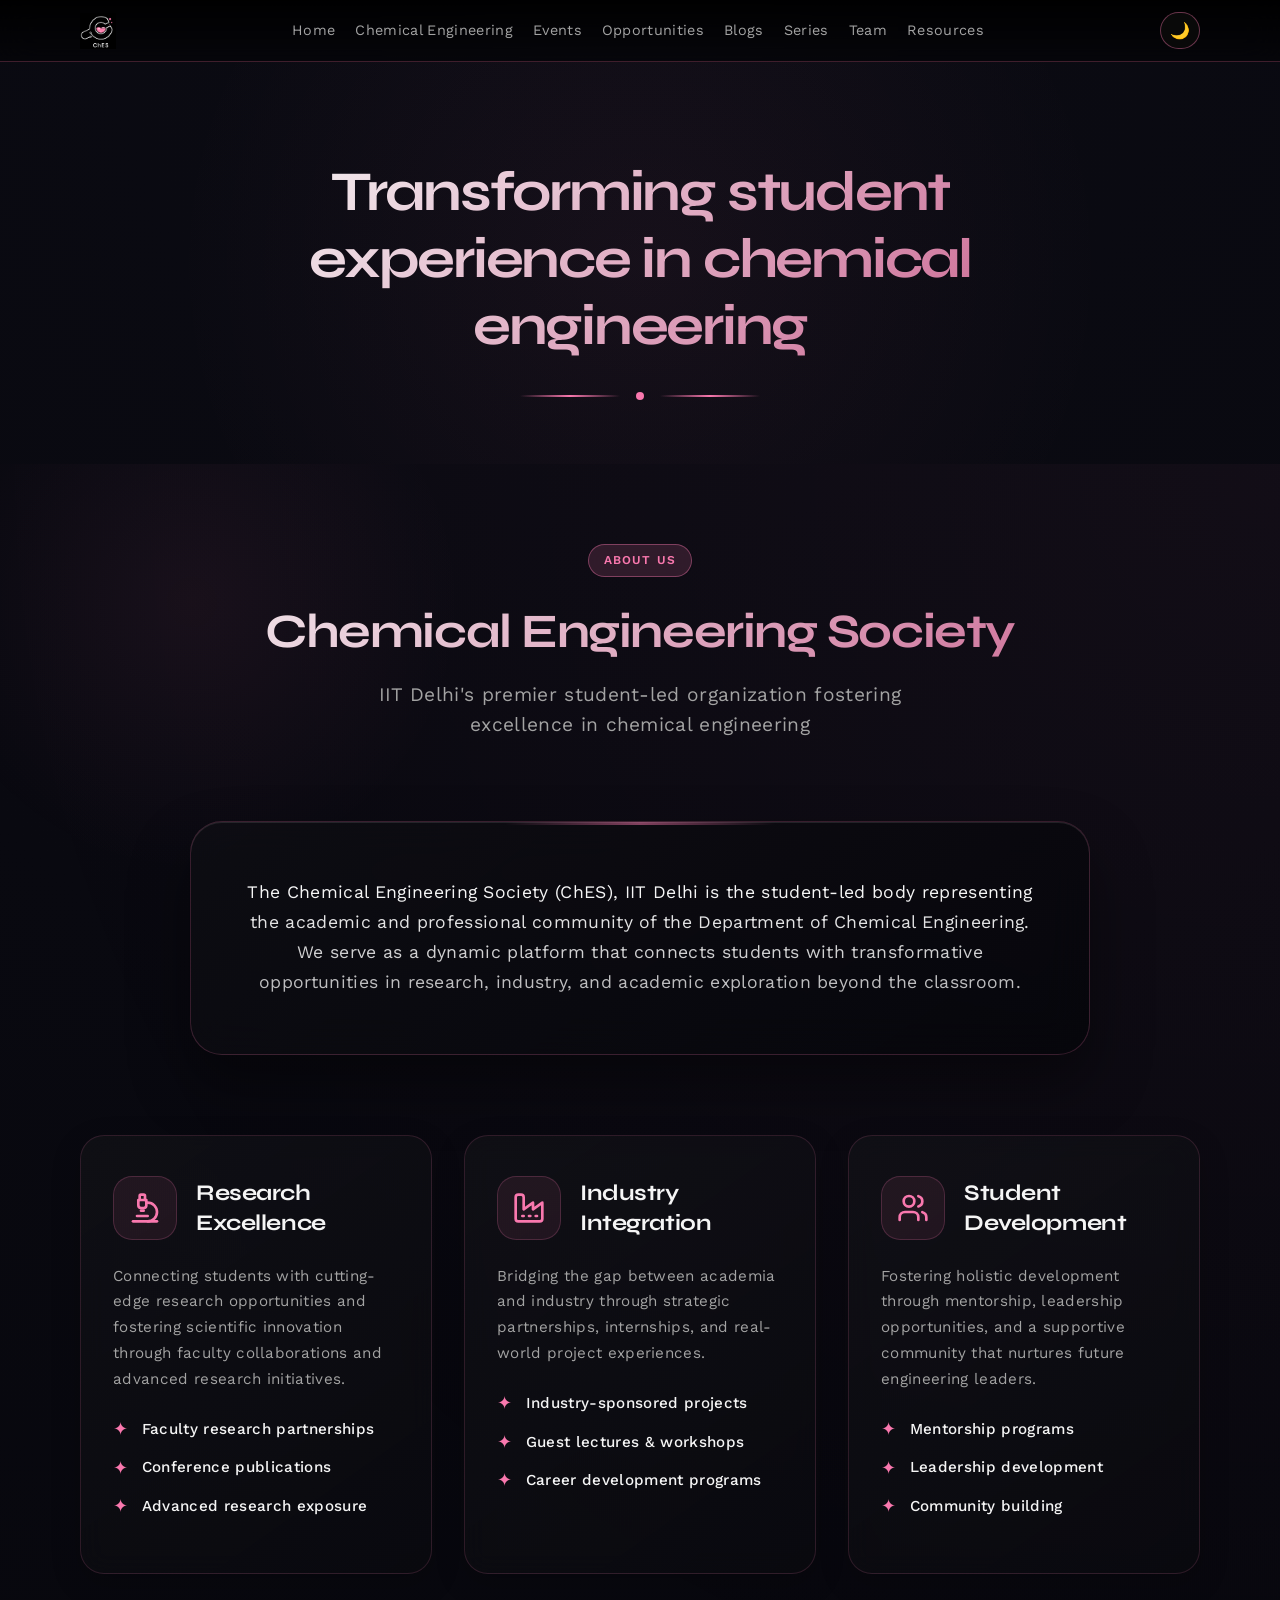
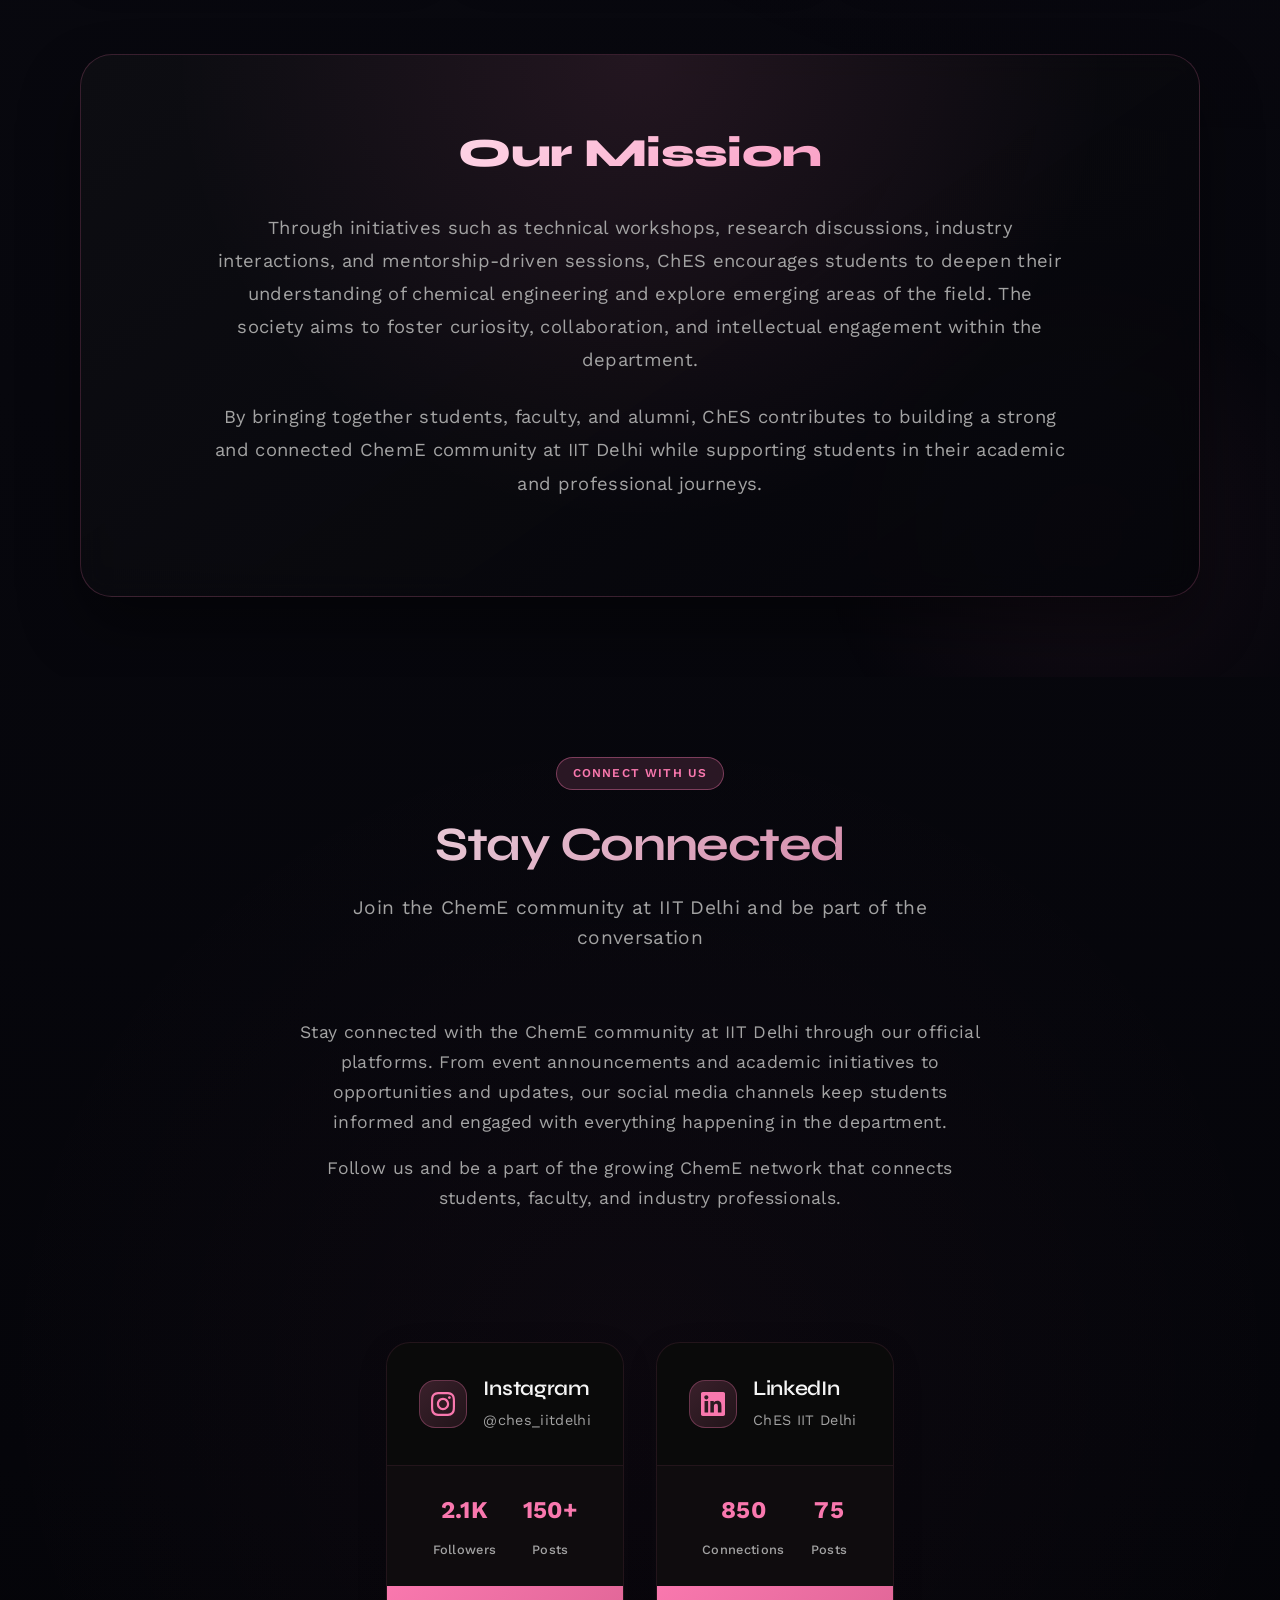
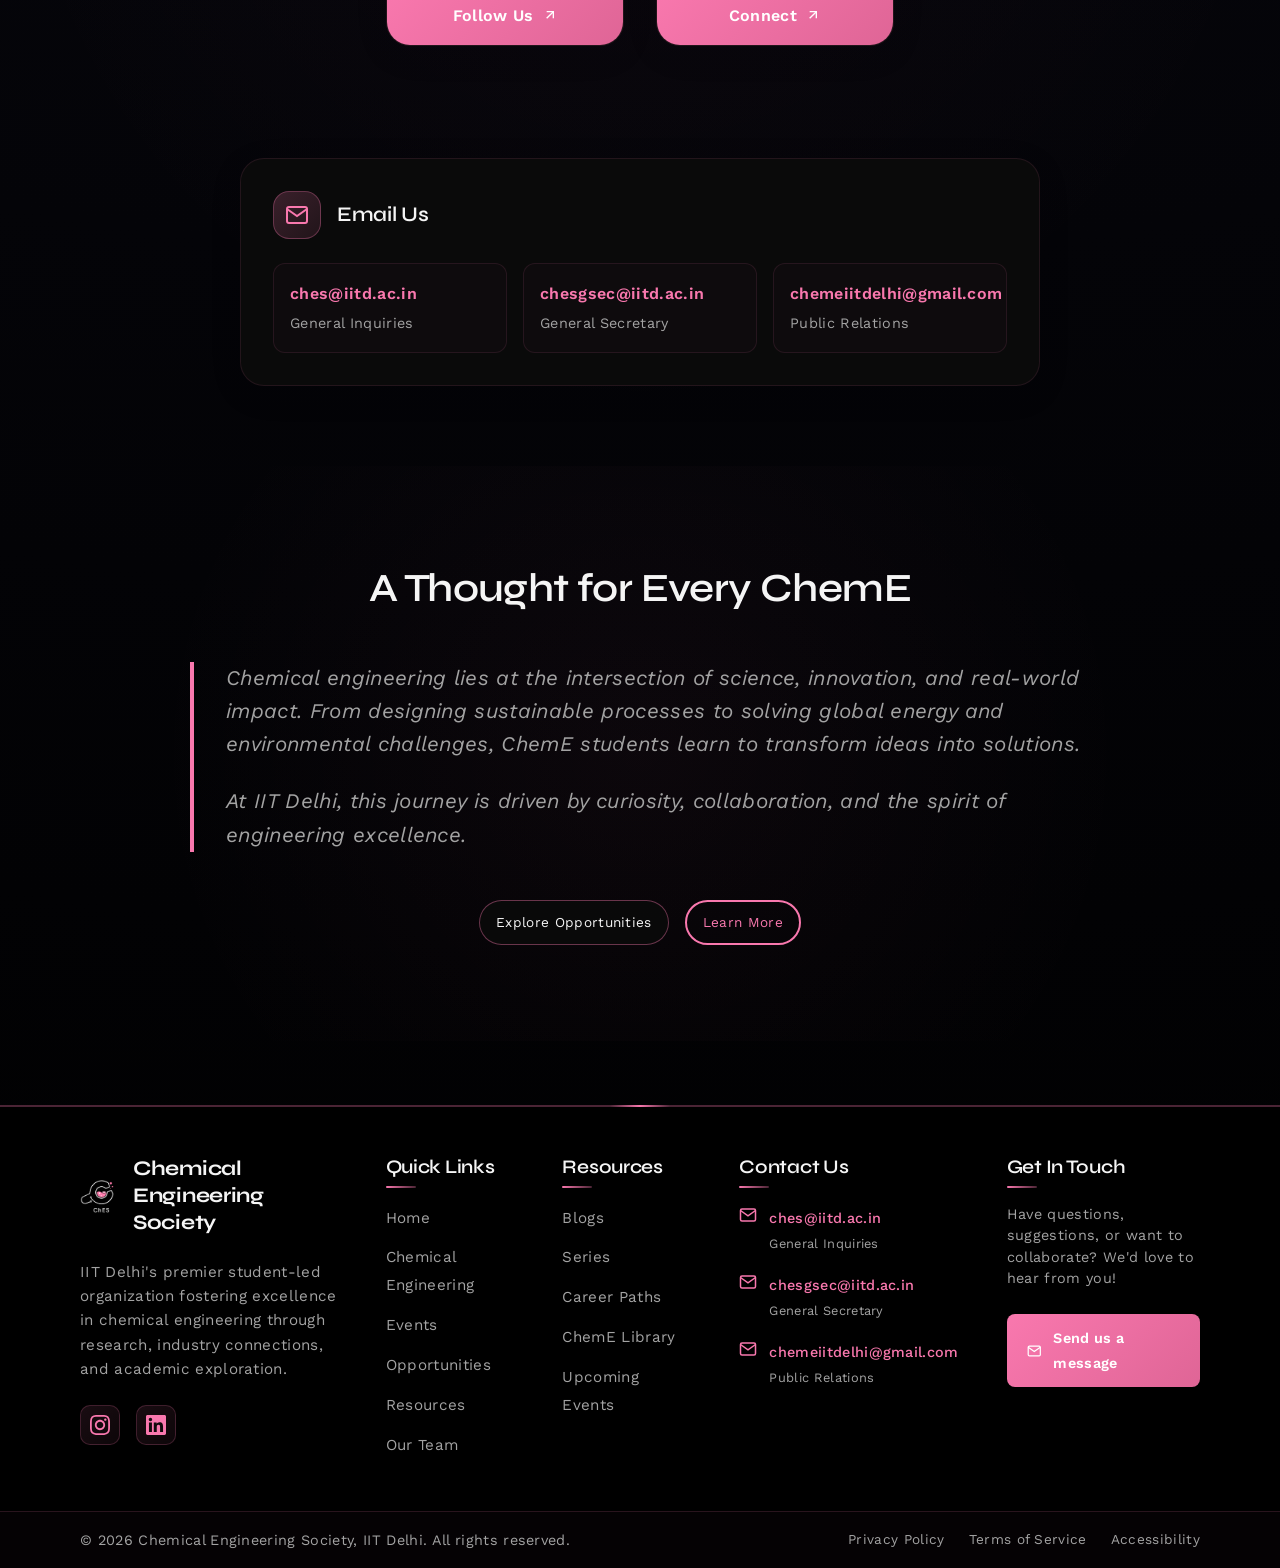
==== commit 5a11126b: "made about-intro in center" ====
--- a/index.html
+++ b/index.html
@@ -266,25 +266,6 @@
                 </a>
               </div>
             </div>
-
-            <div class="contact-card newsletter-card">
-              <div class="contact-header">
-                <div class="contact-icon">
-                  <svg viewBox="0 0 24 24" fill="none" stroke="currentColor" stroke-width="2">
-                    <path d="M22 12h-4l-3 9L9 3l-3 9H2"></path>
-                  </svg>
-                </div>
-                <h3>Stay Updated</h3>
-              </div>
-              <p>Get the latest updates on events, opportunities, and ChemE news directly in your inbox.</p>
-              <button class="newsletter-btn">
-                <span>Subscribe to Newsletter</span>
-                <svg viewBox="0 0 24 24" fill="none" stroke="currentColor" stroke-width="2">
-                  <path d="M7 17L17 7"></path>
-                  <path d="M7 7h10v10"></path>
-                </svg>
-              </button>
-            </div>
           </div>
         </div>
       </div>
--- a/styles.css
+++ b/styles.css
@@ -1213,7 +1213,9 @@
   padding: 3.5rem;
   text-align: center;
   max-width: 900px;
+  width: 100%;
   margin: 0 auto;
+  grid-column: 1 / -1;
   backdrop-filter: blur(20px);
   box-shadow: 0 30px 60px rgba(0, 0, 0, 0.4), inset 0 1px 0 rgba(255, 255, 255, 0.1);
   position: relative;
@@ -1523,7 +1525,8 @@
   display: grid;
   grid-template-columns: repeat(2, 1fr);
   gap: 2rem;
-  margin-bottom: 3rem;
+  margin: 0 auto 3rem;
+  max-width: 800px;
 }
 
 .platform-card {
@@ -1644,9 +1647,10 @@
 }
 
 .contact-methods {
-  display: grid;
-  grid-template-columns: 2fr 1fr;
-  gap: 2rem;
+  display: flex;
+  justify-content: center;
+  grid-column: 1 / -1;
+  width: 100%;
 }
 
 .contact-card {
@@ -1658,6 +1662,11 @@
   transition: all 0.3s ease;
 }
 
+.contact-methods .contact-card {
+  width: 100%;
+  max-width: 800px;
+}
+
 body.light-mode .contact-card {
   background: #ffffff;
   border: 1.5px solid rgba(253, 231, 238, 0.6);
@@ -1709,8 +1718,8 @@
 }
 
 .contact-details {
-  display: flex;
-  flex-direction: column;
+  display: grid;
+  grid-template-columns: repeat(auto-fit, minmax(200px, 1fr));
   gap: 1rem;
 }
 
@@ -1742,38 +1751,6 @@
   color: var(--muted);
 }
 
-.newsletter-card p {
-  color: var(--muted);
-  line-height: 1.6;
-  margin-bottom: 1.5rem;
-}
-
-.newsletter-btn {
-  display: flex;
-  align-items: center;
-  justify-content: center;
-  gap: 0.5rem;
-  width: 100%;
-  padding: 1rem;
-  background: linear-gradient(135deg, var(--primary), var(--primary-dark));
-  color: white;
-  border: none;
-  border-radius: 0.75rem;
-  font-weight: 600;
-  cursor: pointer;
-  transition: all 0.3s ease;
-}
-
-.newsletter-btn:hover {
-  transform: translateY(-2px);
-  box-shadow: 0 8px 16px rgba(249, 120, 174, 0.3);
-}
-
-.newsletter-btn svg {
-  width: 1rem;
-  height: 1rem;
-}
-
 /* Responsive Design */
 @media (max-width: 1024px) {
   .about-content {
@@ -1842,7 +1819,6 @@
   .mission-content h3 {
     font-size: 1.7rem;
   }
-}
 
   .stat-number {
     font-size: 2rem;
@@ -1851,6 +1827,10 @@
   .platform-stats {
     flex-direction: column;
     gap: 1rem;
+  }
+
+  .social-platforms {
+    grid-template-columns: 1fr;
   }
 
   .platform-header {
@@ -4139,7 +4119,6 @@
 
 .contacts-content {
   display: grid;
-  grid-template-columns: 1fr 1fr;
   gap: 4rem;
   align-items: start;
 }
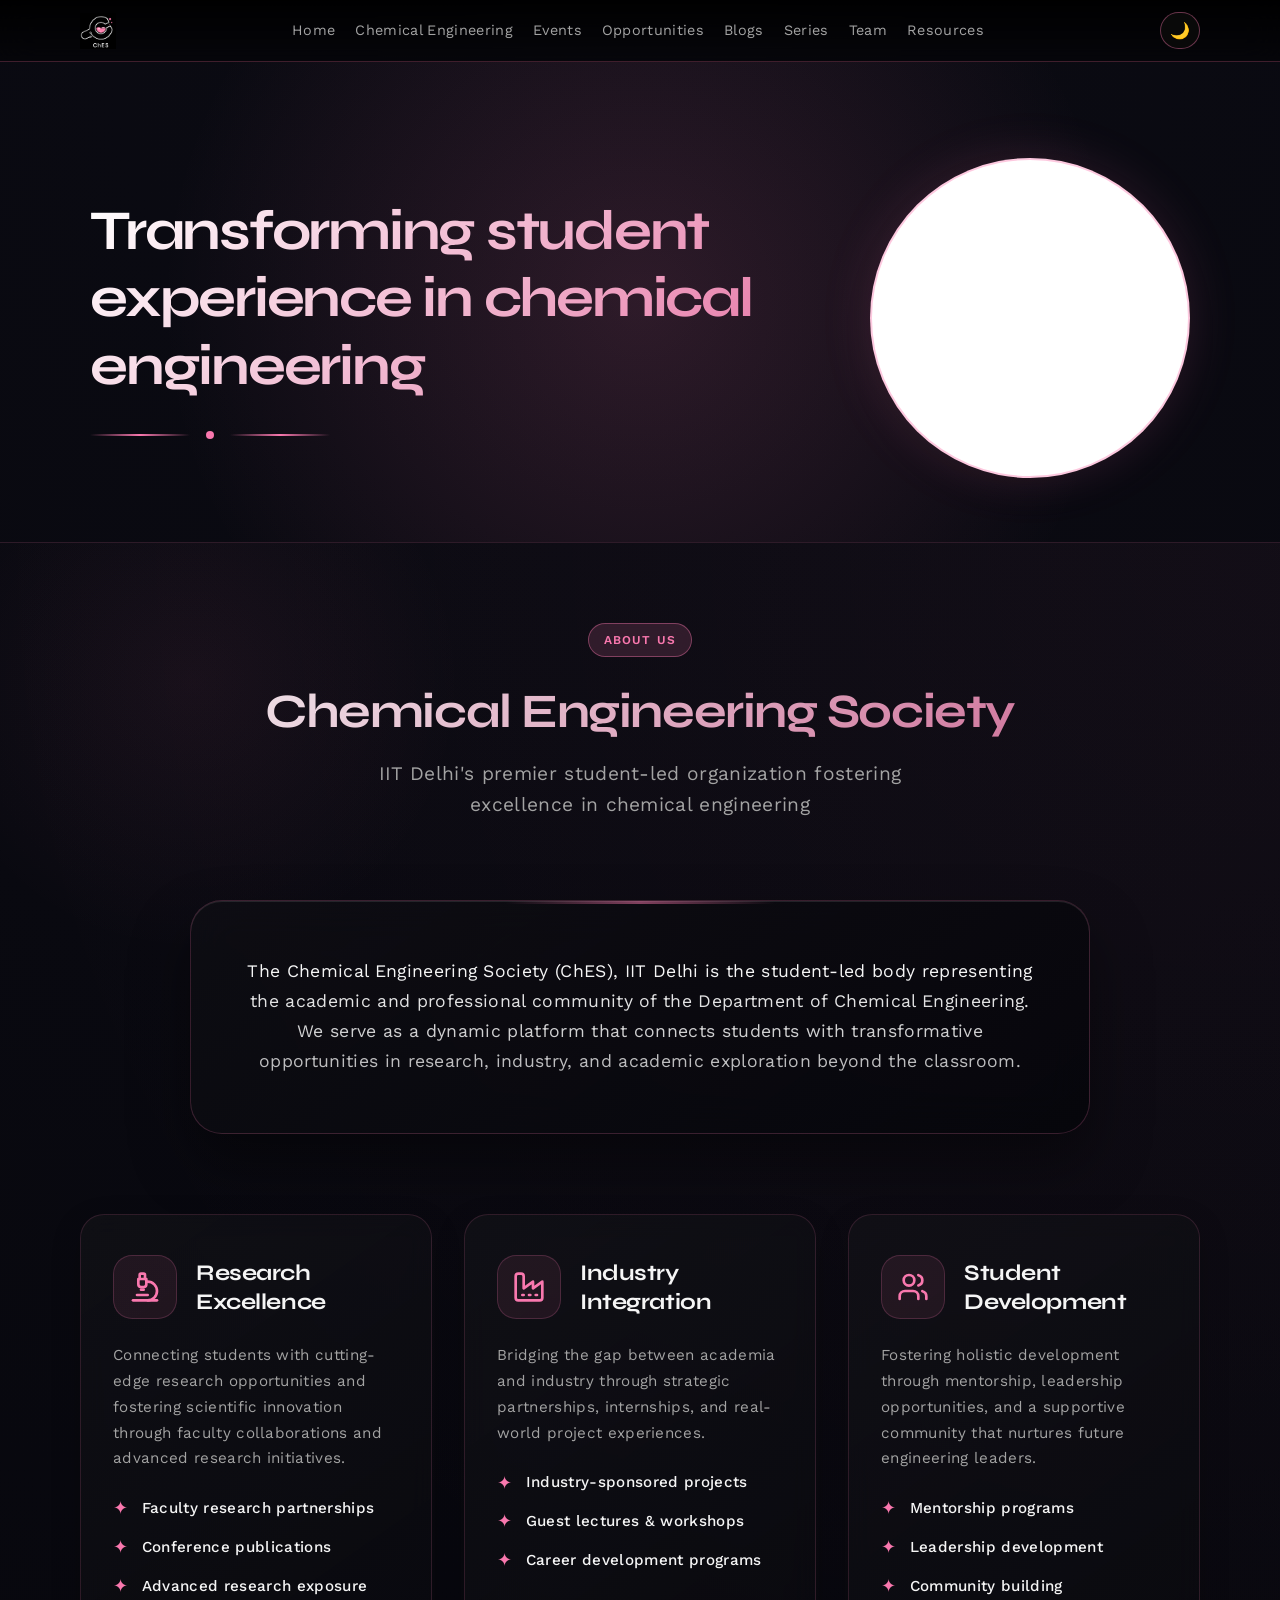
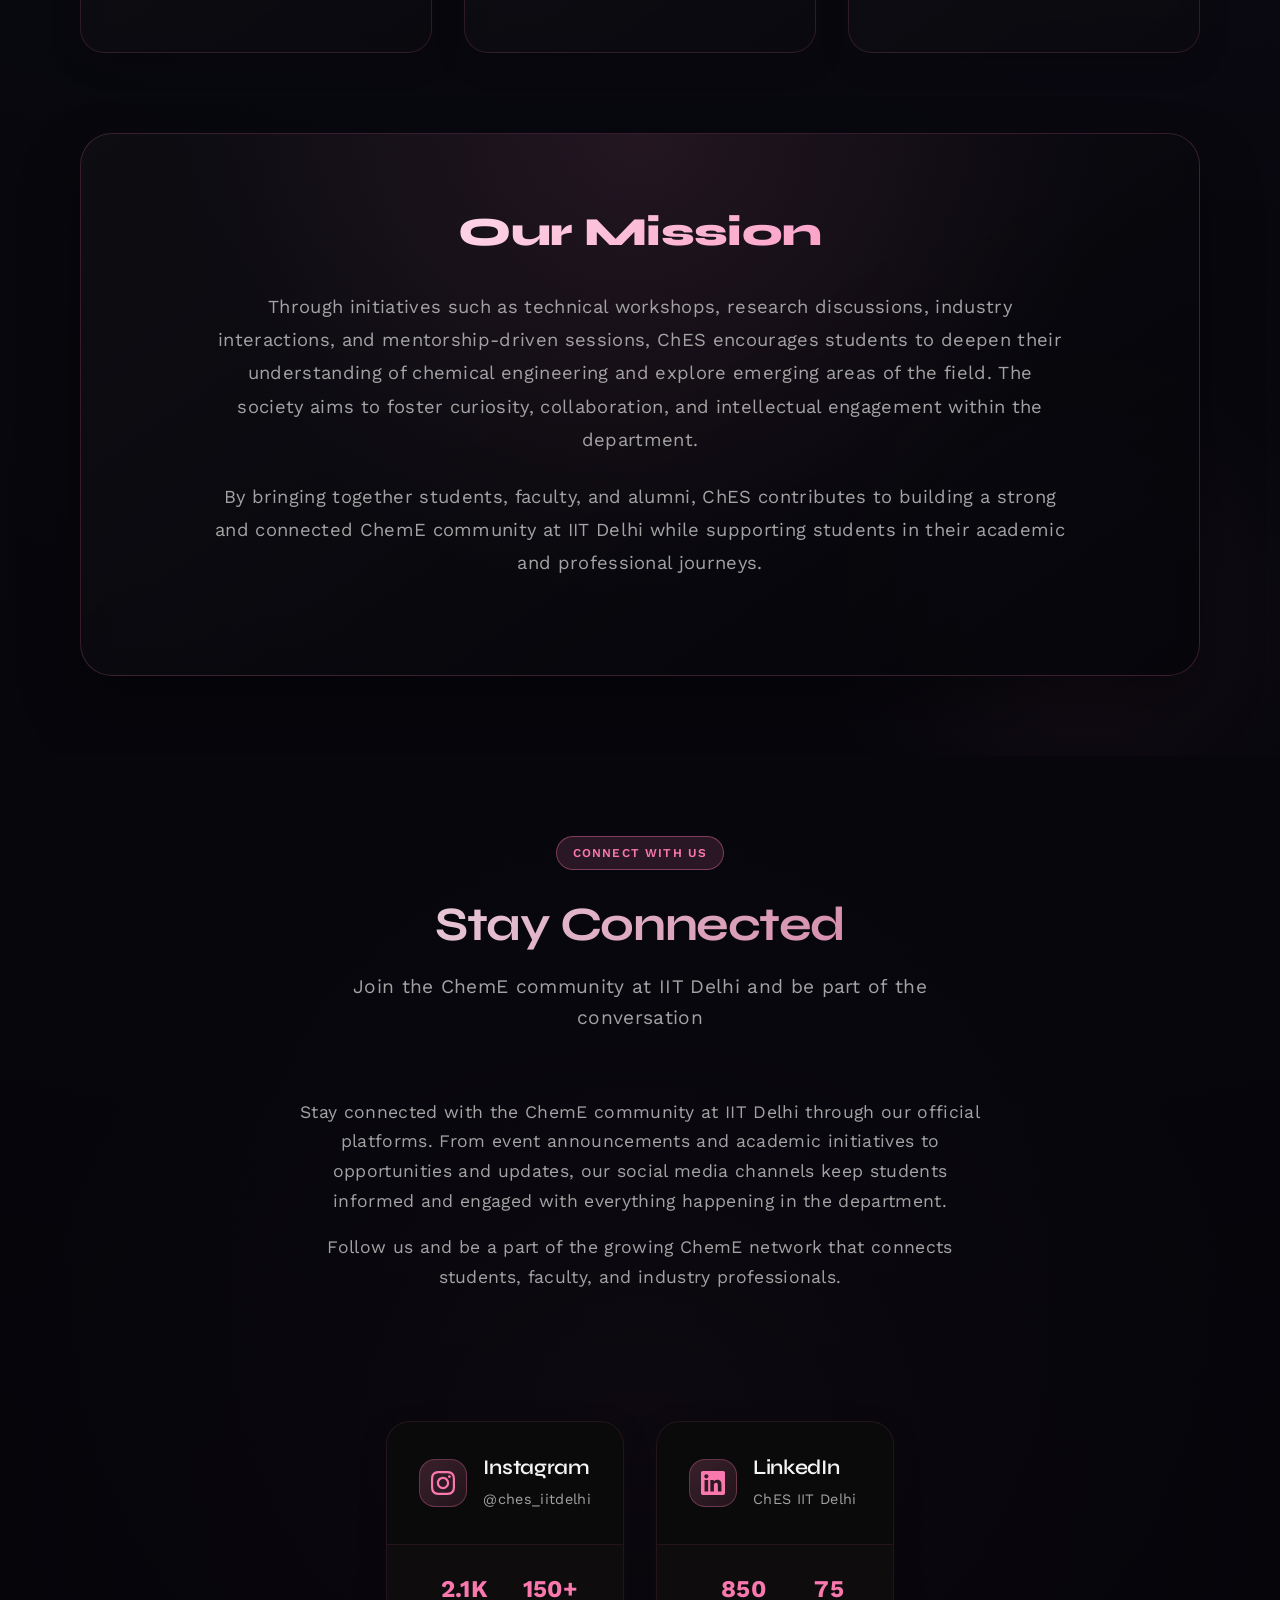
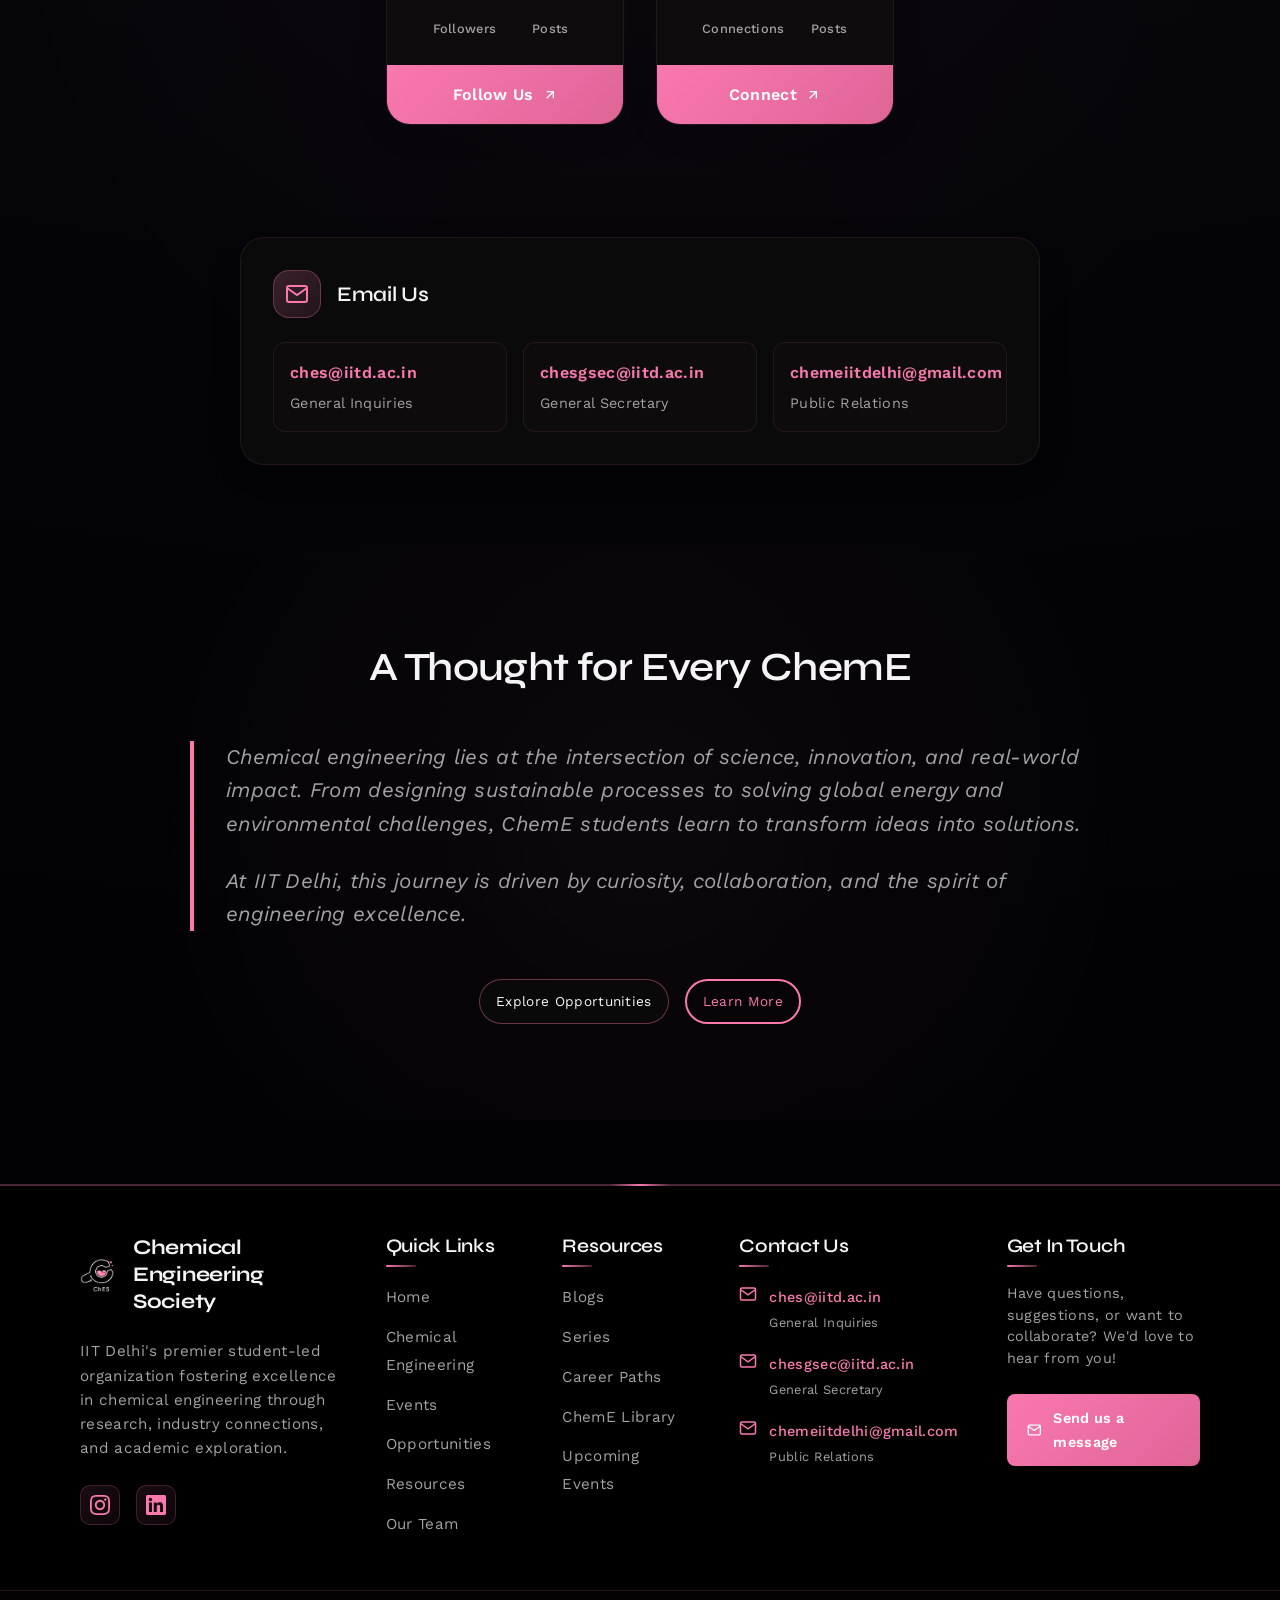
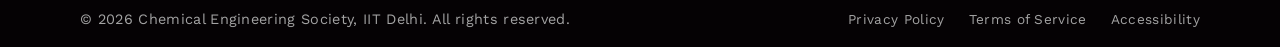
==== commit f196f05f: "added logo video on home page" ====
--- a/index.html
+++ b/index.html
@@ -43,11 +43,18 @@
     <section class="hero-section">
       <div class="container">
         <div class="hero-content">
-          <h1 class="hero-title">Transforming student experience in chemical engineering</h1>
-          <div class="hero-decoration">
-            <div class="hero-line"></div>
-            <div class="hero-dot"></div>
-            <div class="hero-line"></div>
+          <div class="hero-text">
+            <h1 class="hero-title">Transforming student experience in chemical engineering</h1>
+            <div class="hero-decoration">
+              <div class="hero-line"></div>
+              <div class="hero-dot"></div>
+              <div class="hero-line"></div>
+            </div>
+          </div>
+          <div class="hero-video-container">
+            <video autoplay loop muted playsinline class="hero-video">
+              <source src="assets/Simple_Logo_Animation_Created.mp4" type="video/mp4">
+            </video>
           </div>
         </div>
       </div>
@@ -81,7 +88,15 @@
           <div class="feature-card reveal" style="transition-delay: 0.1s;">
             <div class="feature-header">
               <div class="feature-icon">
-                <svg xmlns="http://www.w3.org/2000/svg" viewBox="0 0 24 24" fill="none" stroke="currentColor" stroke-width="2" stroke-linecap="round" stroke-linejoin="round"><path d="M6 18h8"/><path d="M3 22h18"/><path d="M14 22a7 7 0 1 0 0-14h-1"/><path d="M9 14h2"/><path d="M9 12a2 2 0 0 1-2-2V6h6v4a2 2 0 0 1-2 2Z"/><path d="M12 6V3a1 1 0 0 0-1-1H9a1 1 0 0 0-1 1v3"/></svg>
+                <svg xmlns="http://www.w3.org/2000/svg" viewBox="0 0 24 24" fill="none" stroke="currentColor"
+                  stroke-width="2" stroke-linecap="round" stroke-linejoin="round">
+                  <path d="M6 18h8" />
+                  <path d="M3 22h18" />
+                  <path d="M14 22a7 7 0 1 0 0-14h-1" />
+                  <path d="M9 14h2" />
+                  <path d="M9 12a2 2 0 0 1-2-2V6h6v4a2 2 0 0 1-2 2Z" />
+                  <path d="M12 6V3a1 1 0 0 0-1-1H9a1 1 0 0 0-1 1v3" />
+                </svg>
               </div>
               <h3>Research Excellence</h3>
             </div>
@@ -97,7 +112,13 @@
           <div class="feature-card reveal" style="transition-delay: 0.2s;">
             <div class="feature-header">
               <div class="feature-icon">
-                <svg xmlns="http://www.w3.org/2000/svg" viewBox="0 0 24 24" fill="none" stroke="currentColor" stroke-width="2" stroke-linecap="round" stroke-linejoin="round"><path d="M2 20a2 2 0 0 0 2 2h16a2 2 0 0 0 2-2V8l-7 5V8l-7 5V4a2 2 0 0 0-2-2H4a2 2 0 0 0-2 2Z"/><path d="M17 18h1"/><path d="M12 18h1"/><path d="M7 18h1"/></svg>
+                <svg xmlns="http://www.w3.org/2000/svg" viewBox="0 0 24 24" fill="none" stroke="currentColor"
+                  stroke-width="2" stroke-linecap="round" stroke-linejoin="round">
+                  <path d="M2 20a2 2 0 0 0 2 2h16a2 2 0 0 0 2-2V8l-7 5V8l-7 5V4a2 2 0 0 0-2-2H4a2 2 0 0 0-2 2Z" />
+                  <path d="M17 18h1" />
+                  <path d="M12 18h1" />
+                  <path d="M7 18h1" />
+                </svg>
               </div>
               <h3>Industry Integration</h3>
             </div>
@@ -113,7 +134,13 @@
           <div class="feature-card reveal" style="transition-delay: 0.3s;">
             <div class="feature-header">
               <div class="feature-icon">
-                <svg xmlns="http://www.w3.org/2000/svg" viewBox="0 0 24 24" fill="none" stroke="currentColor" stroke-width="2" stroke-linecap="round" stroke-linejoin="round"><path d="M16 21v-2a4 4 0 0 0-4-4H6a4 4 0 0 0-4 4v2"/><circle cx="9" cy="7" r="4"/><path d="M22 21v-2a4 4 0 0 0-3-3.87"/><path d="M16 3.13a4 4 0 0 1 0 7.75"/></svg>
+                <svg xmlns="http://www.w3.org/2000/svg" viewBox="0 0 24 24" fill="none" stroke="currentColor"
+                  stroke-width="2" stroke-linecap="round" stroke-linejoin="round">
+                  <path d="M16 21v-2a4 4 0 0 0-4-4H6a4 4 0 0 0-4 4v2" />
+                  <circle cx="9" cy="7" r="4" />
+                  <path d="M22 21v-2a4 4 0 0 0-3-3.87" />
+                  <path d="M16 3.13a4 4 0 0 1 0 7.75" />
+                </svg>
               </div>
               <h3>Student Development</h3>
             </div>
--- a/styles.css
+++ b/styles.css
@@ -3976,6 +3976,7 @@
   text-align: center;
   position: relative;
   overflow: hidden;
+  border-bottom: 1px solid rgba(249, 120, 174, 0.15);
 }
 
 .hero-section::before {
@@ -3985,31 +3986,78 @@
   left: 0;
   right: 0;
   bottom: 0;
-  background: radial-gradient(circle at center, rgba(249, 120, 174, 0.05) 0%, transparent 70%);
+  background: radial-gradient(circle at center, rgba(249, 120, 174, 0.15) 0%, transparent 70%);
   z-index: -1;
 }
 
+.hero-video-container {
+  display: flex;
+  justify-content: center;
+  flex-shrink: 0;
+}
+
+.hero-video {
+  max-width: 320px;
+  width: 320px;
+  height: 320px;
+  background-color: #ffffff !important;
+  object-fit: cover;
+  border-radius: 50%;
+  padding: 1.5rem;
+  border: 2px solid rgba(249, 120, 174, 0.4);
+  box-shadow: 
+    0 0 50px rgba(249, 120, 174, 0.15), 
+    0 15px 30px rgba(0, 0, 0, 0.08);
+}
+
 .hero-content {
-  max-width: 800px;
+  max-width: 1100px;
   margin: 0 auto;
+  display: flex;
+  align-items: center;
+  justify-content: space-between;
+  gap: 3rem;
+}
+
+.hero-text {
+  flex: 1;
+  text-align: left;
 }
 
 .hero-title {
   font-size: 3.5rem;
   font-weight: 700;
-  color: var(--text);
   line-height: 1.2;
   margin-bottom: 2rem;
-  background: linear-gradient(135deg, var(--text) 0%, rgba(249, 120, 174, 0.8) 100%);
+  background: linear-gradient(135deg, #ffffff 0%, rgba(249, 120, 174, 0.9) 100%);
   -webkit-background-clip: text;
   -webkit-text-fill-color: transparent;
   background-clip: text;
 }
 
+body.light-mode .hero-section {
+  background-color: #ffffff;
+}
+
+body.light-mode .hero-title {
+  background: linear-gradient(135deg, #2D1B26 0%, rgba(249, 120, 174, 0.9) 100%);
+  -webkit-background-clip: text;
+  -webkit-text-fill-color: transparent;
+  background-clip: text;
+}
+
+body.light-mode .hero-video {
+  background-color: #ffffff;
+  border: 2px solid rgba(253, 231, 238, 1);
+  box-shadow: 
+    0 15px 40px rgba(249, 120, 174, 0.12),
+    0 5px 15px rgba(0, 0, 0, 0.04);
+}
+
 .hero-decoration {
   display: flex;
   align-items: center;
-  justify-content: center;
+  justify-content: flex-start;
   gap: 1rem;
   margin-top: 1rem;
 }
@@ -4536,6 +4584,19 @@
 
 /* Responsive adjustments for Home page */
 @media (max-width: 900px) {
+  .hero-content {
+    flex-direction: column-reverse;
+    gap: 2rem;
+  }
+
+  .hero-text {
+    text-align: center;
+  }
+
+  .hero-decoration {
+    justify-content: center;
+  }
+
   .about-content {
     grid-template-columns: 1fr;
     gap: 3rem;
@@ -4577,6 +4638,11 @@
     padding: 4rem 0 3rem 0;
   }
 
+  .hero-video {
+    width: 240px;
+    height: 240px;
+  }
+
   .about-highlight-card {
     padding: 1.5rem;
   }
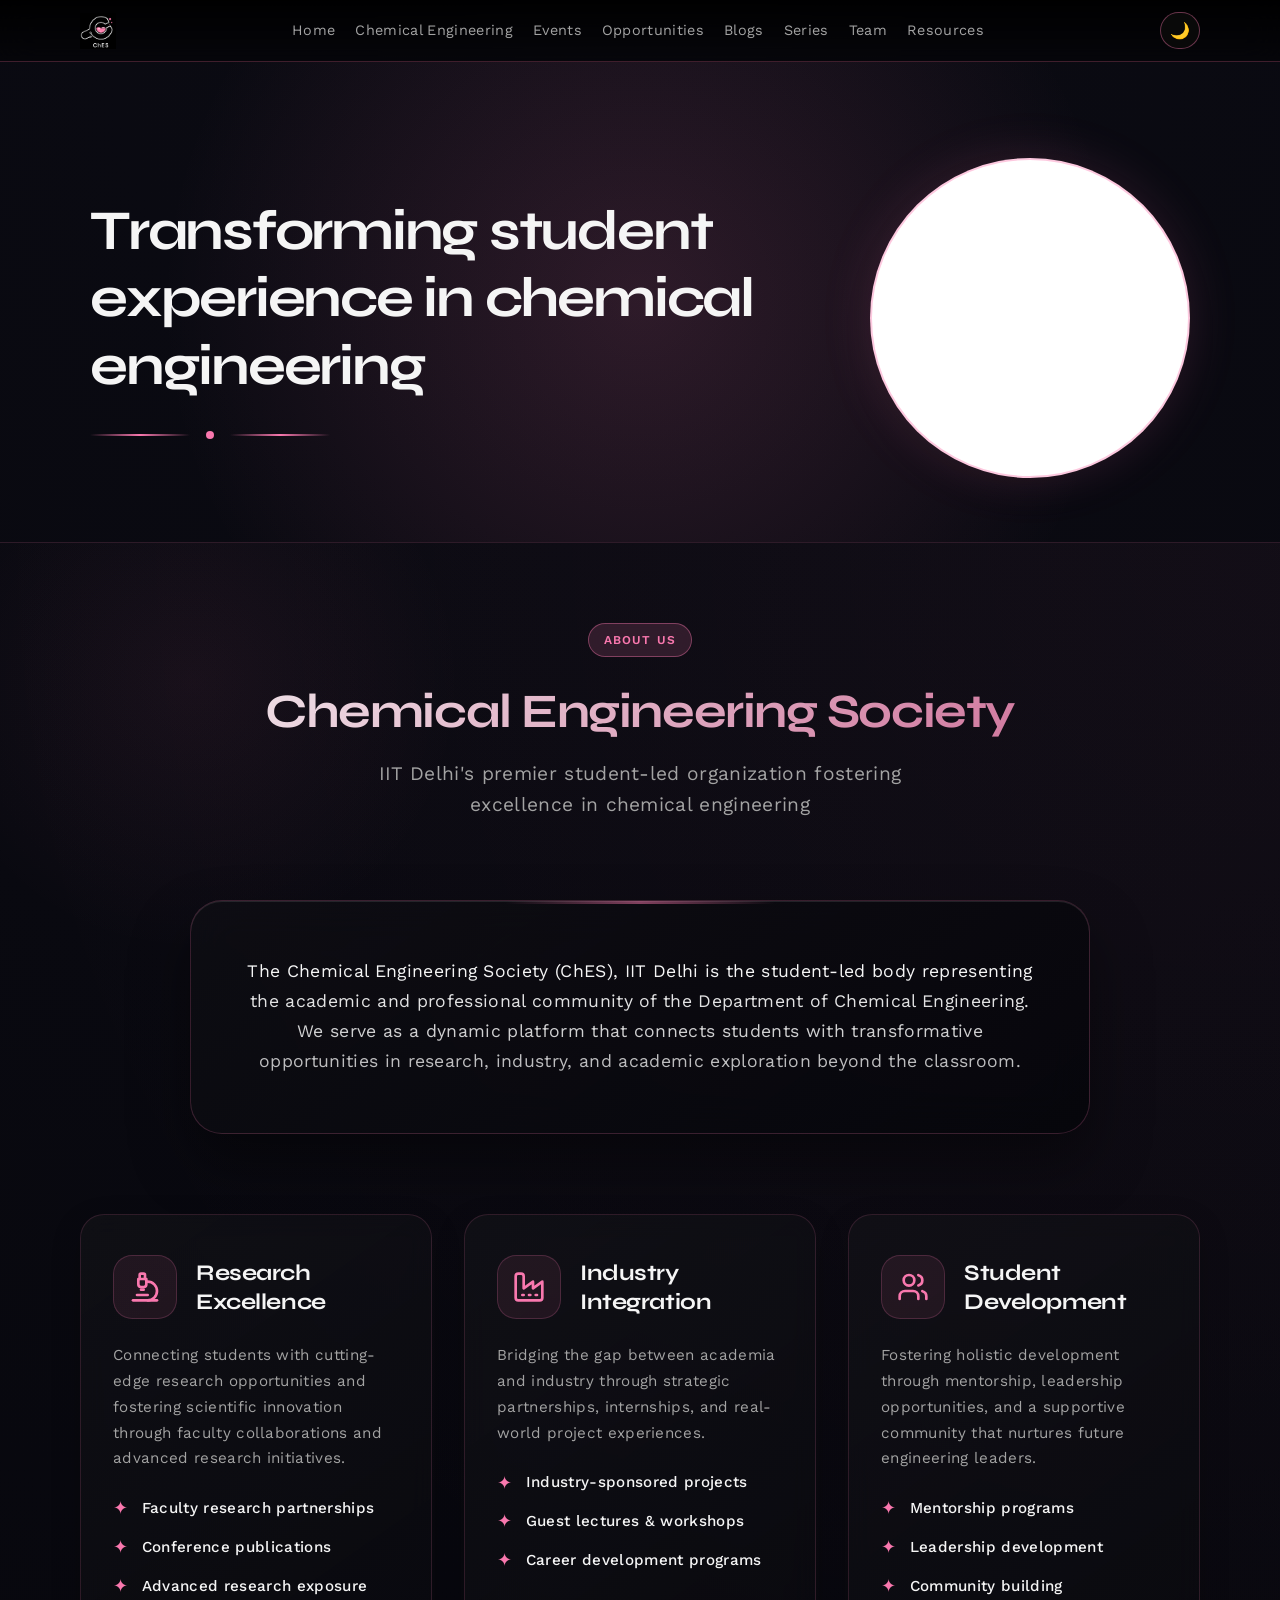
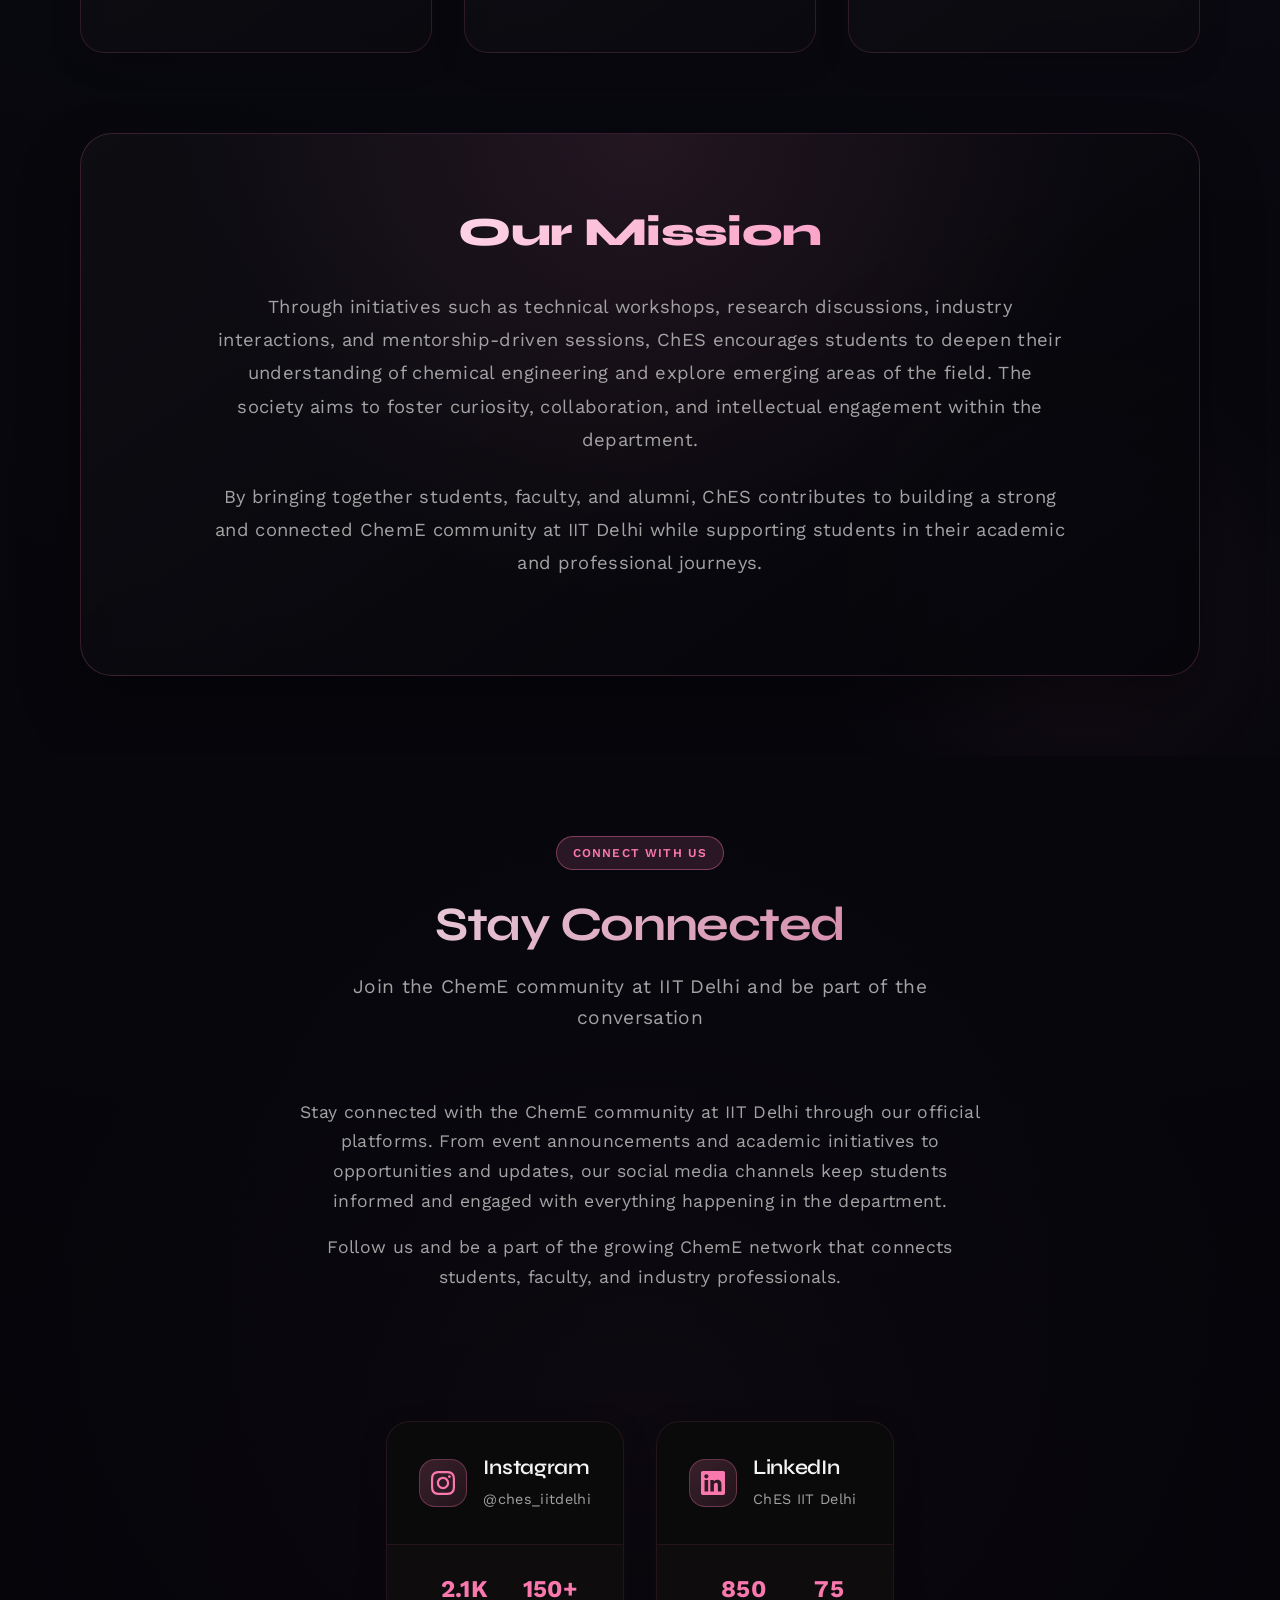
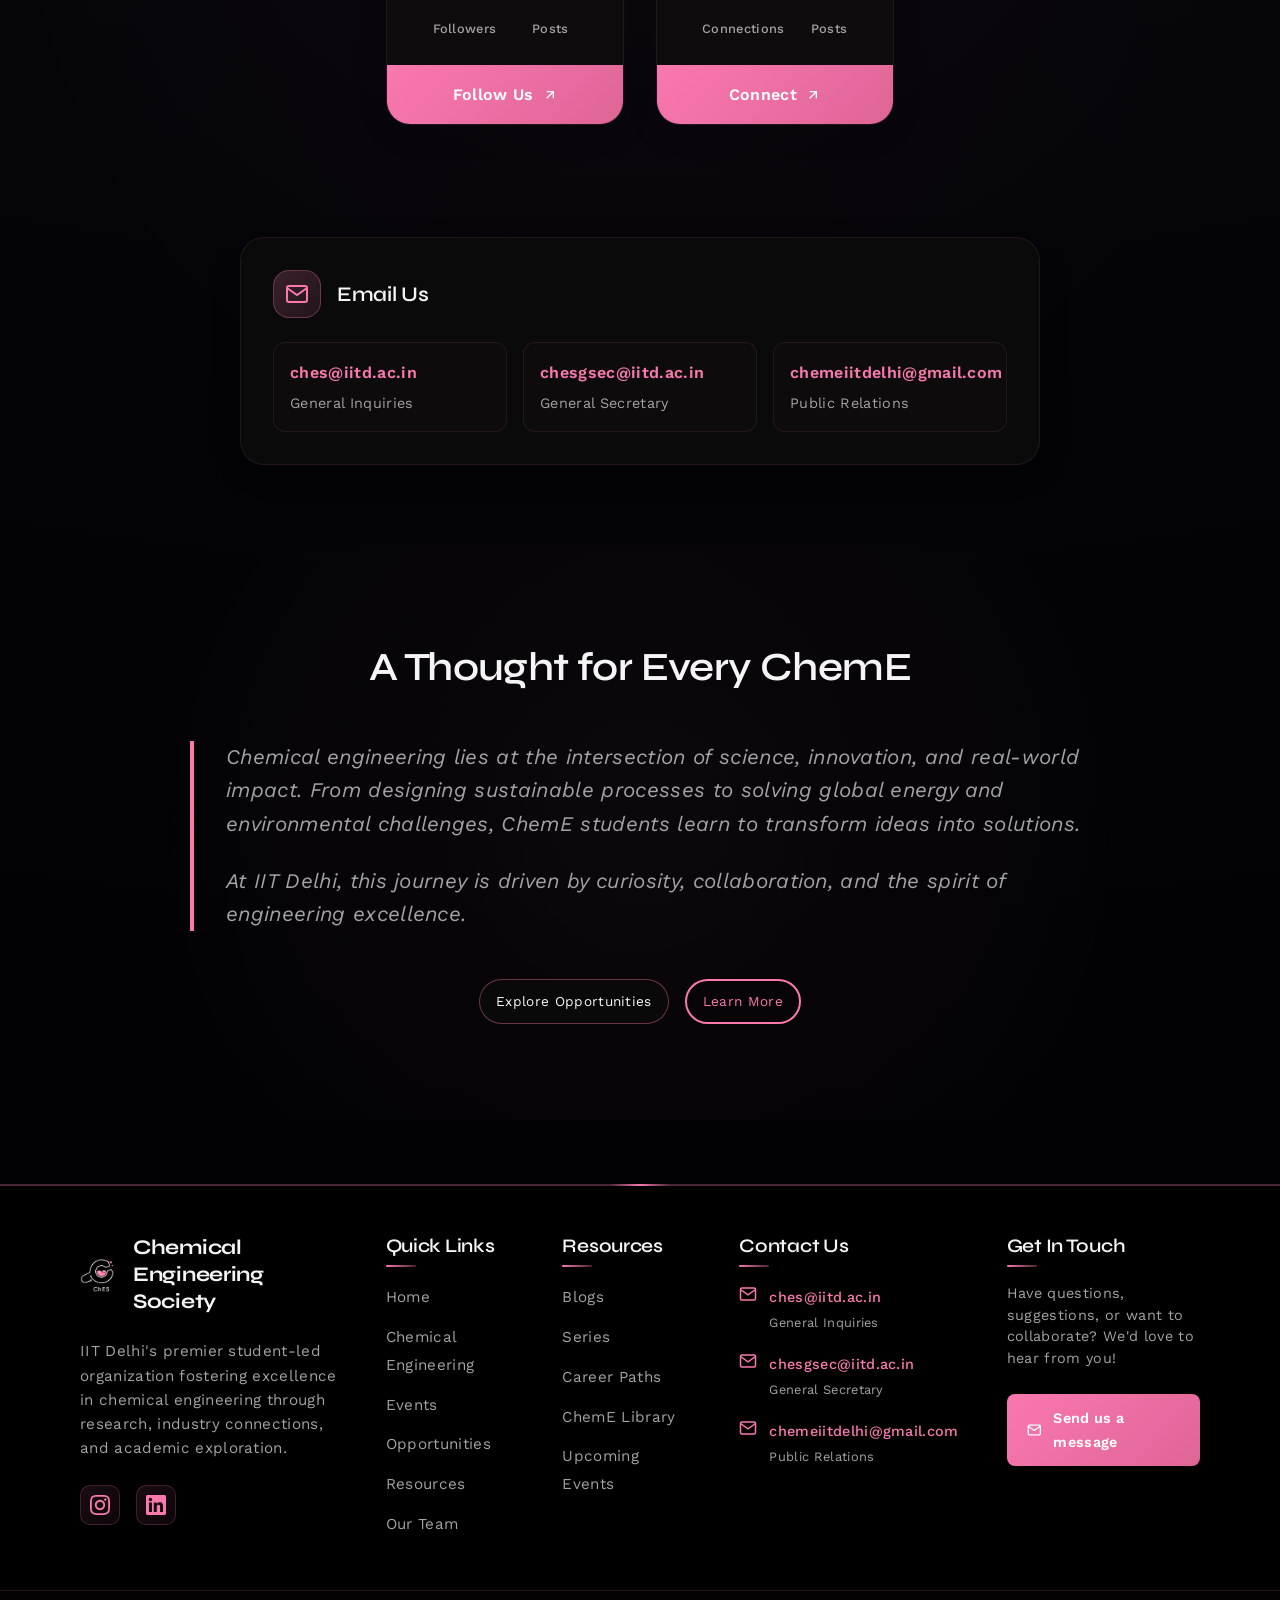
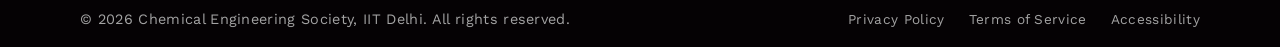
==== commit 2b9dca49: "removed logo video looop" ====
--- a/index.html
+++ b/index.html
@@ -52,7 +52,7 @@
             </div>
           </div>
           <div class="hero-video-container">
-            <video autoplay loop muted playsinline class="hero-video">
+            <video autoplay muted playsinline class="hero-video">
               <source src="assets/Simple_Logo_Animation_Created.mp4" type="video/mp4">
             </video>
           </div>
--- a/styles.css
+++ b/styles.css
@@ -292,10 +292,6 @@
   margin-bottom: 1rem;
 }
 
-.hero-title span {
-  color: var(--primary);
-}
-
 .hero-subtitle {
   color: var(--muted);
   max-width: 32rem;
@@ -3280,6 +3276,90 @@
   border-bottom: none;
 }
 
+/* Access ChemE Library Button */
+.access-library-btn {
+  display: flex;
+  align-items: center;
+  justify-content: center;
+  gap: 0.75rem;
+  padding: 1rem 1.8rem;
+  border-radius: 999px;
+  background: linear-gradient(135deg, var(--primary), var(--primary-dark));
+  color: #ffffff;
+  font-family: var(--font-heading);
+  font-size: 1.15rem;
+  font-weight: 700;
+  text-decoration: none;
+  margin-top: 1.5rem;
+  position: relative;
+  overflow: hidden;
+  transition: all 0.3s cubic-bezier(0.25, 0.8, 0.25, 1);
+  box-shadow: 0 4px 15px rgba(249, 120, 174, 0.4);
+  z-index: 1;
+  width: 100%;
+  animation: pulse-library-btn 2.5s infinite;
+  border: none;
+}
+
+.access-library-btn::after {
+  content: '';
+  position: absolute;
+  top: -50%;
+  left: -50%;
+  width: 200%;
+  height: 200%;
+  background: rgba(255, 255, 255, 0.25);
+  transform: rotate(45deg) translateY(-100%);
+  transition: transform 0.6s cubic-bezier(0.25, 0.8, 0.25, 1);
+  z-index: 0;
+  pointer-events: none;
+}
+
+.access-library-btn:hover {
+  transform: translateY(-4px) scale(1.02);
+  box-shadow: 0 12px 25px rgba(249, 120, 174, 0.5);
+  color: #ffffff;
+}
+
+.access-library-btn:hover::after {
+  transform: rotate(45deg) translateY(100%);
+}
+
+.access-library-btn span, .access-library-btn svg {
+  position: relative;
+  z-index: 2;
+}
+
+.access-library-btn svg {
+  width: 1.4rem;
+  height: 1.4rem;
+  transition: transform 0.3s ease;
+}
+
+.access-library-btn:hover svg {
+  transform: translateY(3px);
+}
+
+@keyframes pulse-library-btn {
+  0% {
+    box-shadow: 0 0 0 0 rgba(249, 120, 174, 0.6);
+  }
+  70% {
+    box-shadow: 0 0 0 20px rgba(249, 120, 174, 0);
+  }
+  100% {
+    box-shadow: 0 0 0 0 rgba(249, 120, 174, 0);
+  }
+}
+
+body.light-mode .access-library-btn {
+  box-shadow: 0 4px 15px rgba(249, 120, 174, 0.3);
+}
+
+body.light-mode .access-library-btn:hover {
+  box-shadow: 0 12px 25px rgba(249, 120, 174, 0.4);
+}
+
 .careers-grid {
   display: grid;
   grid-template-columns: repeat(auto-fit, minmax(400px, 1fr));
@@ -4029,21 +4109,11 @@
   font-weight: 700;
   line-height: 1.2;
   margin-bottom: 2rem;
-  background: linear-gradient(135deg, #ffffff 0%, rgba(249, 120, 174, 0.9) 100%);
-  -webkit-background-clip: text;
-  -webkit-text-fill-color: transparent;
-  background-clip: text;
+  color: var(--text);
 }
 
 body.light-mode .hero-section {
   background-color: #ffffff;
-}
-
-body.light-mode .hero-title {
-  background: linear-gradient(135deg, #2D1B26 0%, rgba(249, 120, 174, 0.9) 100%);
-  -webkit-background-clip: text;
-  -webkit-text-fill-color: transparent;
-  background-clip: text;
 }
 
 body.light-mode .hero-video {
@@ -4303,6 +4373,17 @@
 
 /* ============= ANIMATIONS ============= */
 
+@keyframes moveLetterUp {
+  0% {
+    opacity: 0;
+    transform: translateY(40px) rotate(-10deg);
+  }
+  100% {
+    opacity: 1;
+    transform: translateY(0) rotate(0deg);
+  }
+}
+
 @keyframes fadeIn {
   from {
     opacity: 0;
@@ -4419,7 +4500,13 @@
 }
 
 .hero-title {
-  animation: slideInUp 0.9s ease-out 0.1s both;
+  animation: float 8s ease-in-out 3.8s infinite;
+}
+
+.moving-letter {
+  display: inline-block;
+  opacity: 0;
+  animation: moveLetterUp 1.5s cubic-bezier(0.16, 1, 0.3, 1) forwards;
 }
 
 .hero-subtitle {
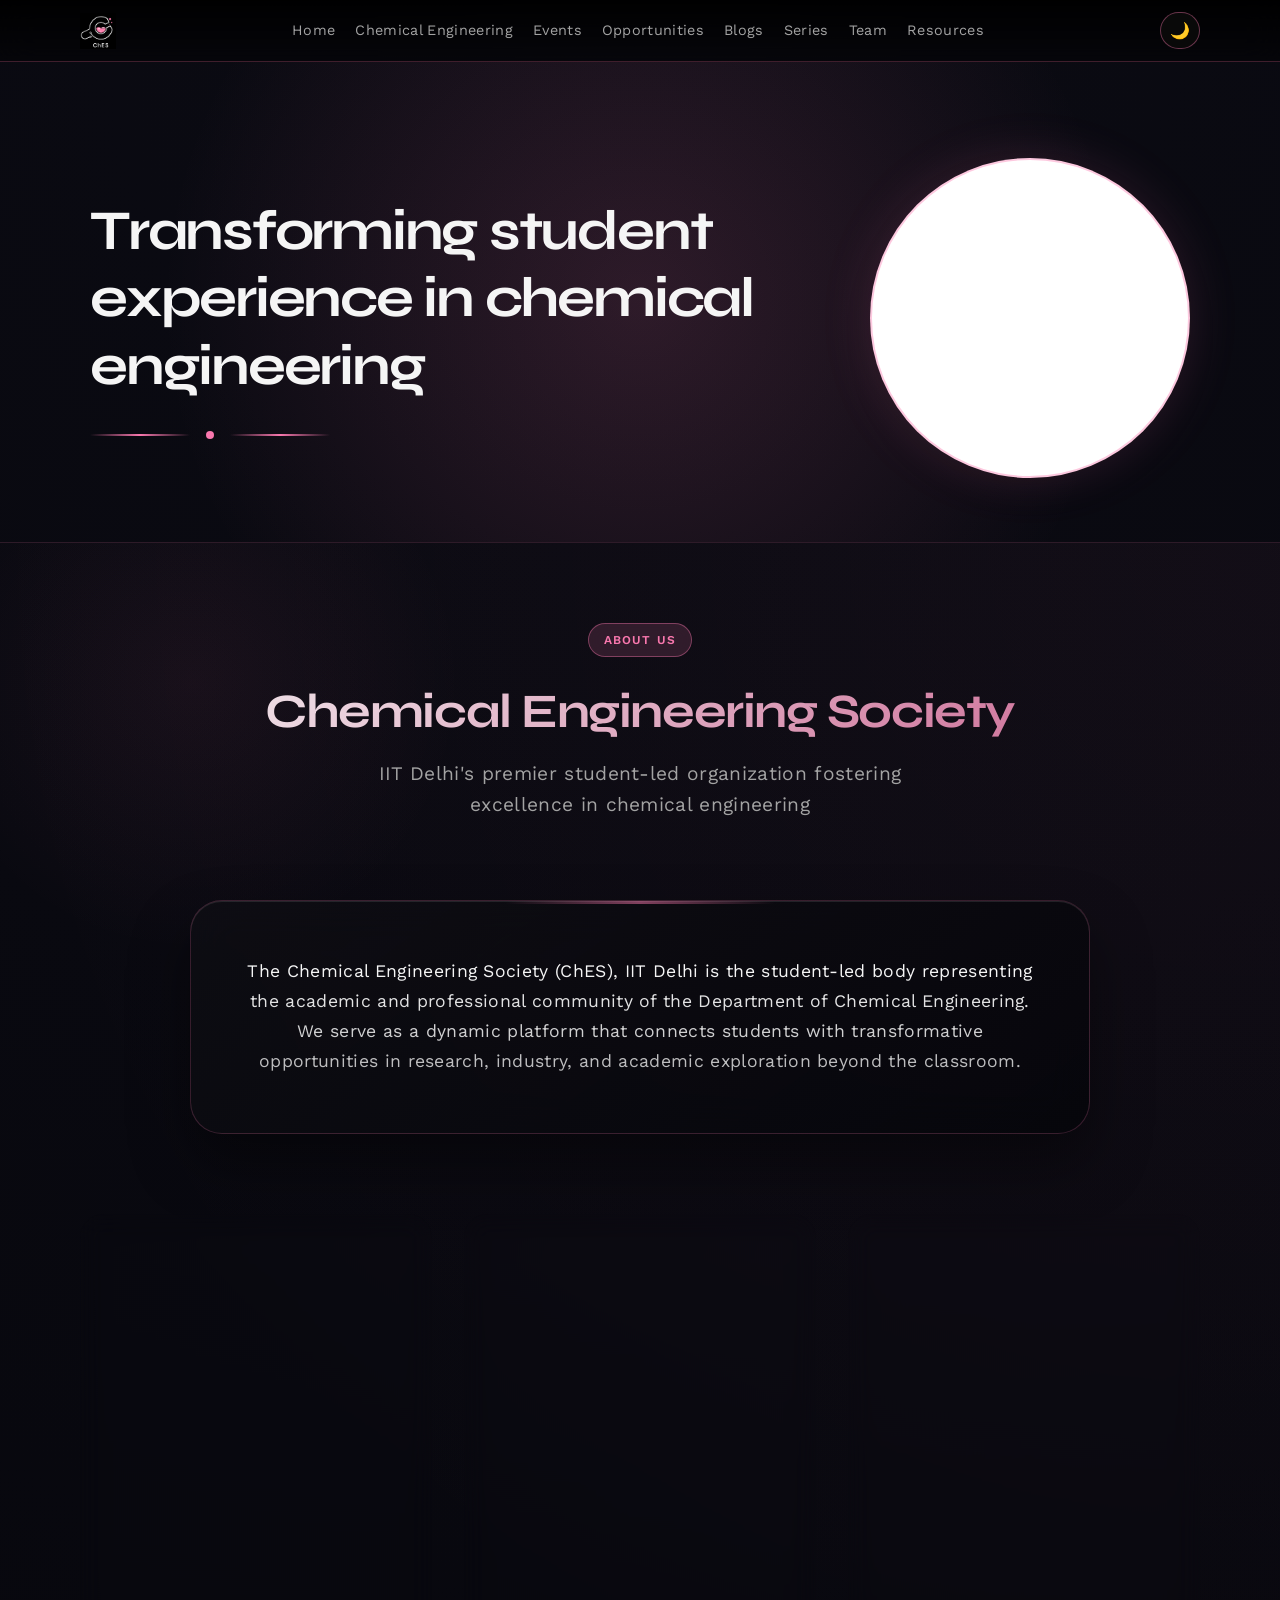
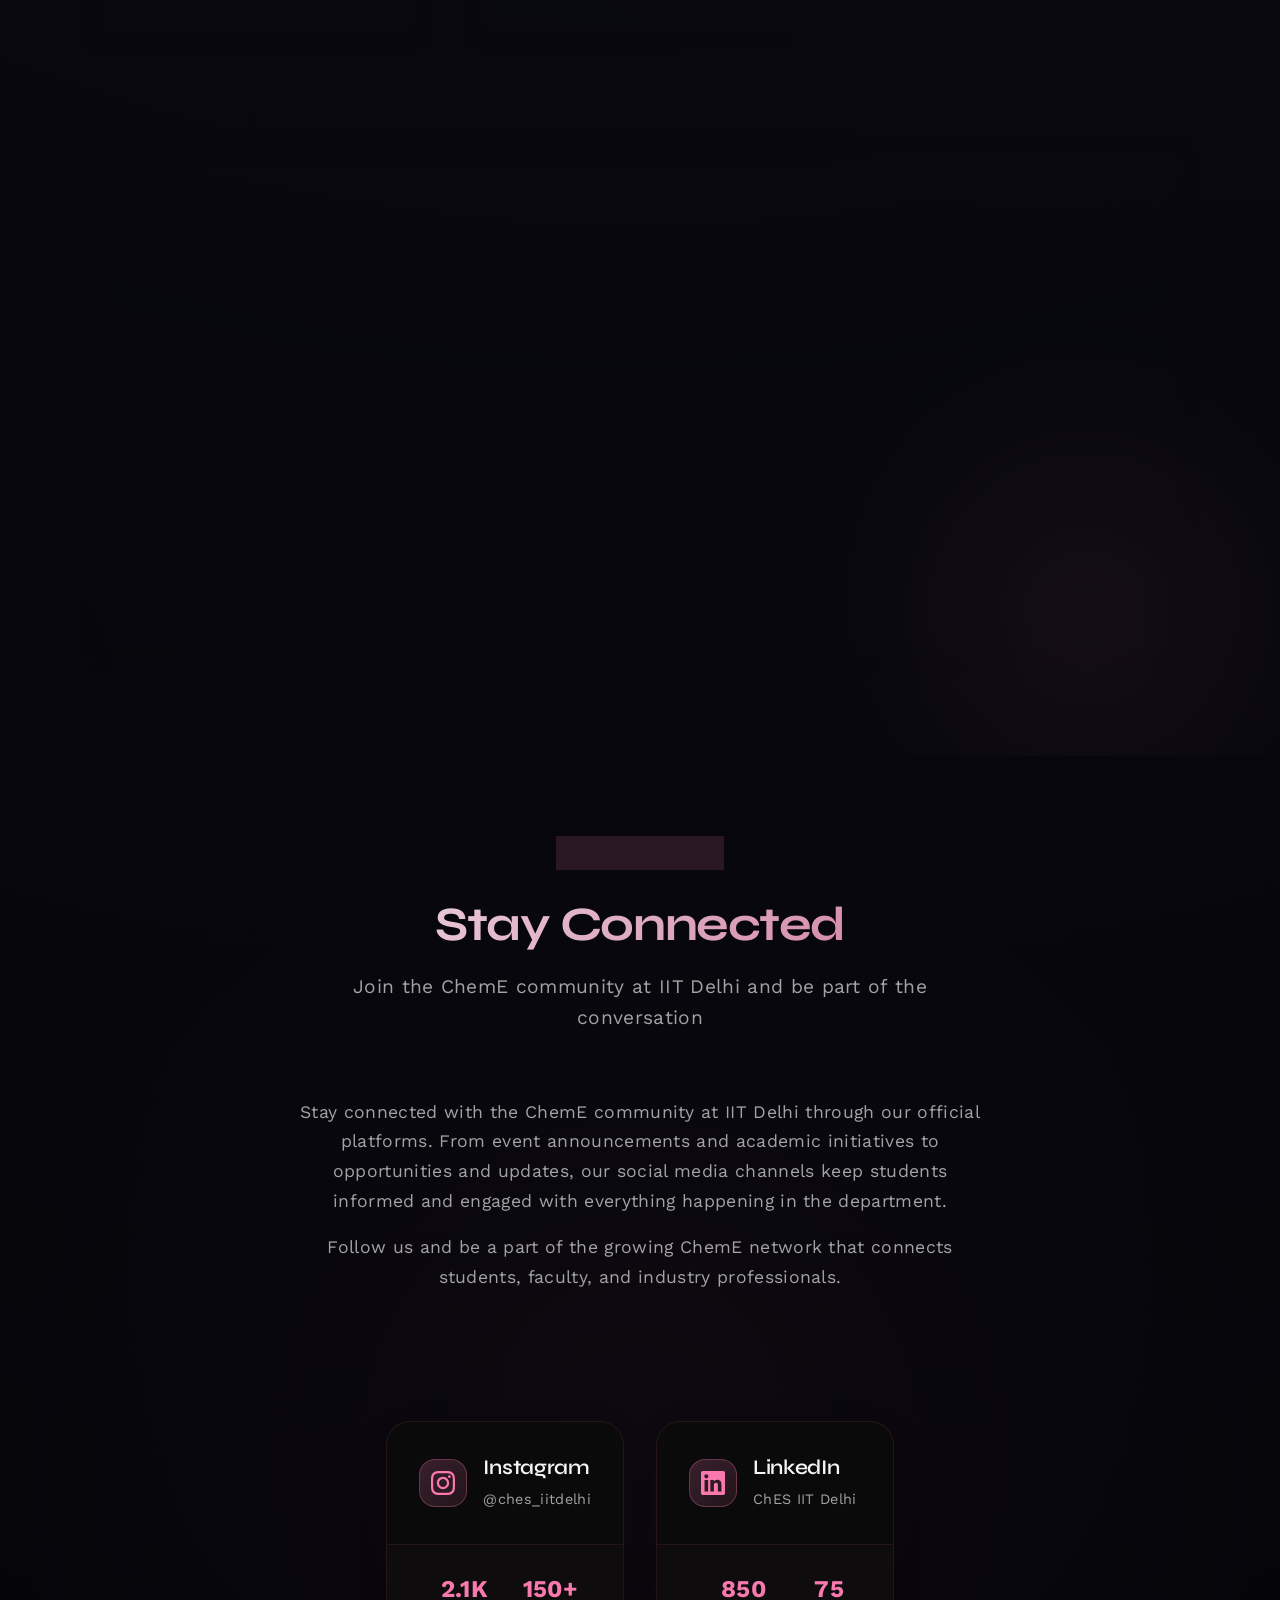
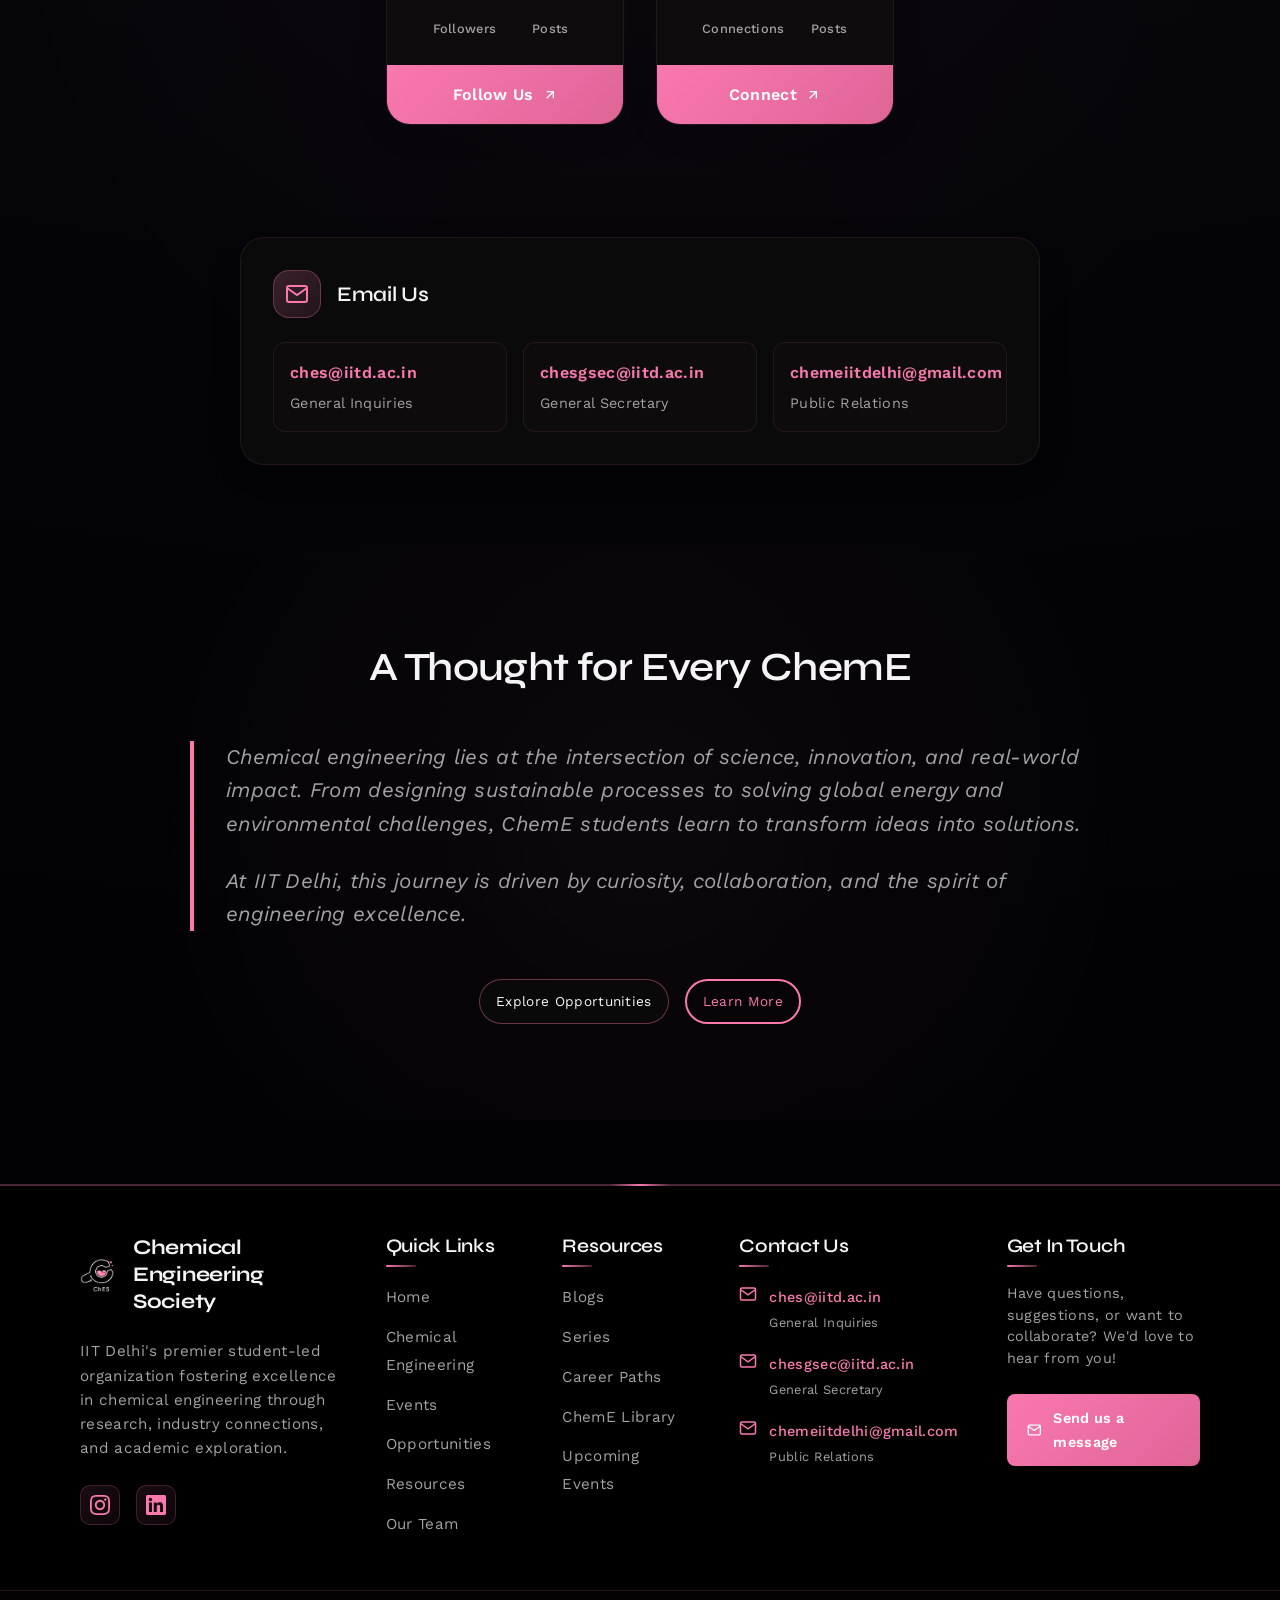
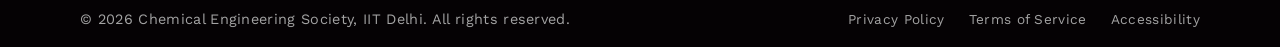
==== commit 0f9bbc4f: "added width and height in images" ====
--- a/index.html
+++ b/index.html
@@ -13,7 +13,7 @@
   <header>
     <div class="container nav">
       <div class="nav-left">
-        <img src="assets/logo-dark.png" alt="Ches" class="logo-img" />
+        <img src="assets/logo-dark.png" alt="Ches" class="logo-img" width="150" height="50" />
       </div>
       <nav>
         <ul>
@@ -336,8 +336,8 @@
           <div class="footer-section">
             <div class="footer-logo">
               <div class="footer-logo-container">
-                <img src="assets/logo-dark.png" alt="ChES IIT Delhi" class="footer-logo-img logo-dark" />
-                <img src="assets/logo-light.jpeg" alt="ChES IIT Delhi" class="footer-logo-img logo-light" />
+                <img src="assets/logo-dark.png" alt="ChES IIT Delhi" class="footer-logo-img logo-dark" width="150" height="50" />
+                <img src="assets/logo-light.jpeg" alt="ChES IIT Delhi" class="footer-logo-img logo-light" width="150" height="50" />
               </div>
               <h3>Chemical Engineering Society</h3>
             </div>
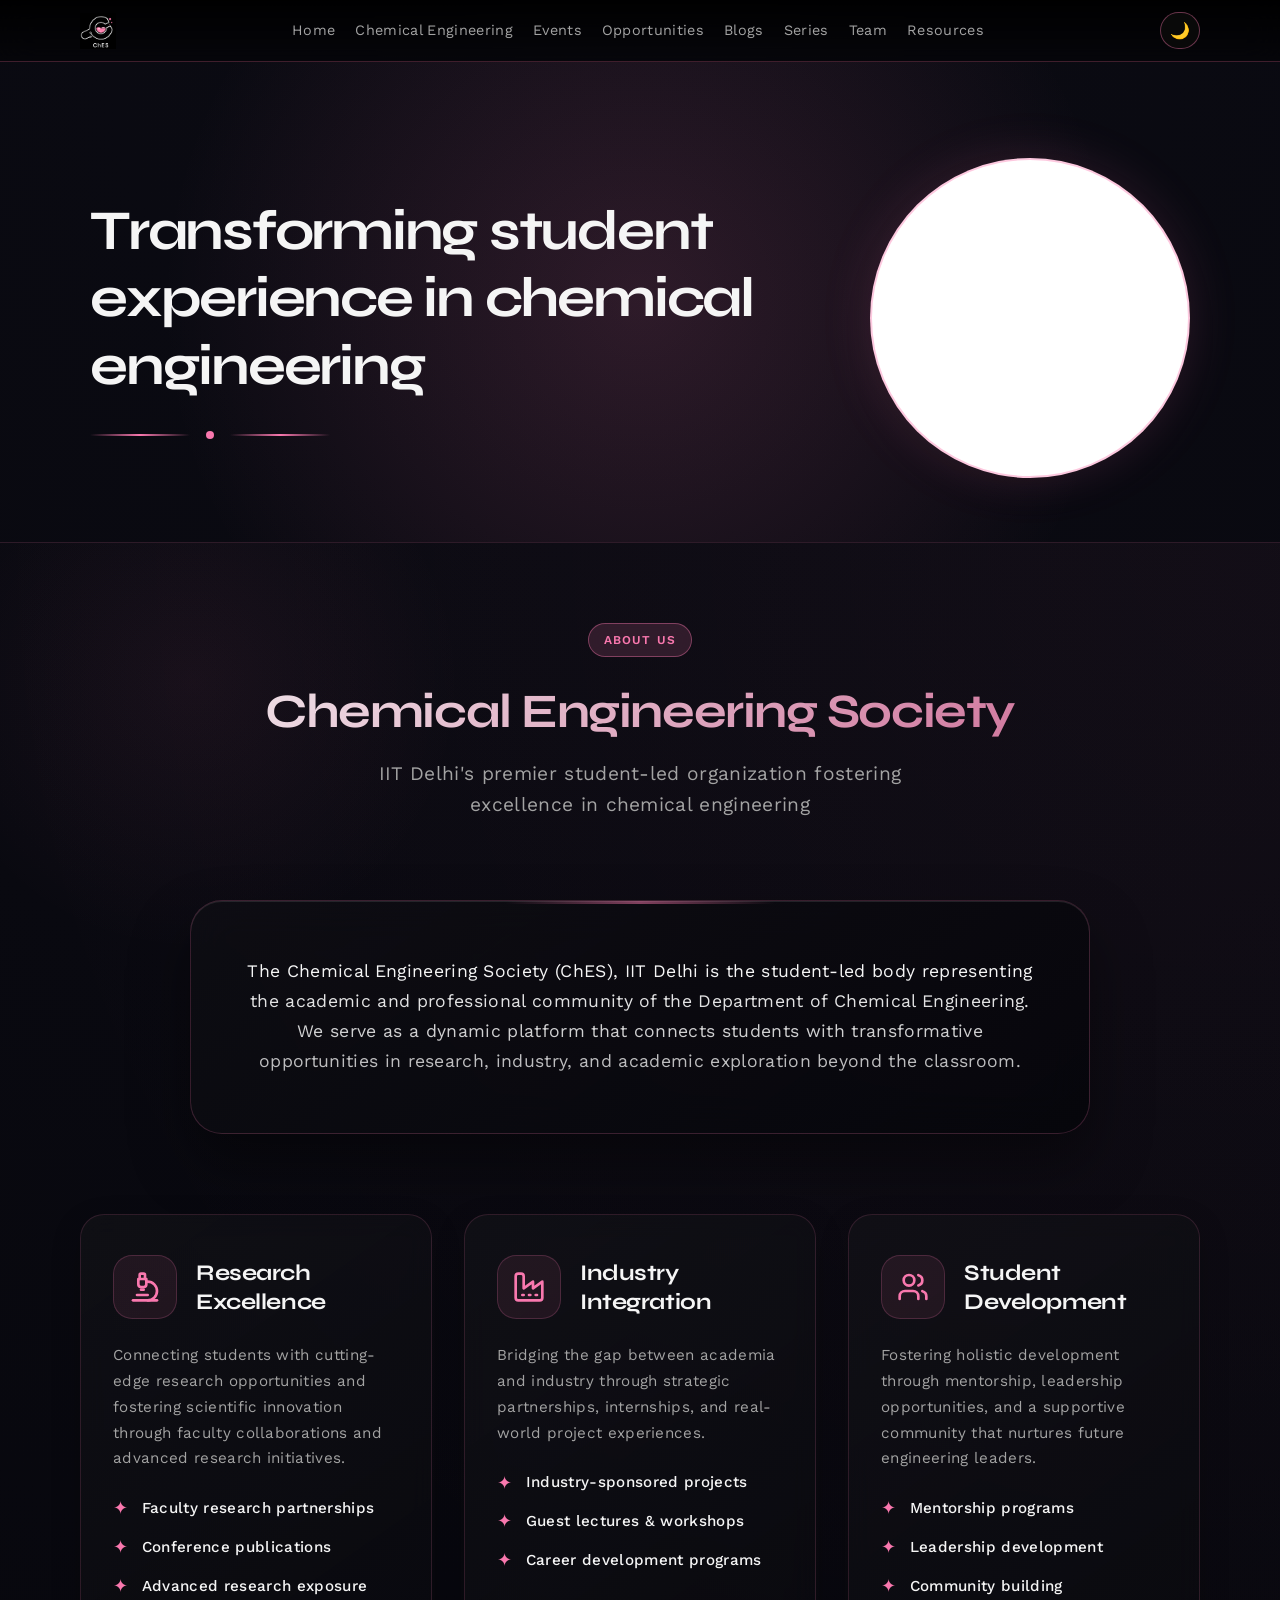
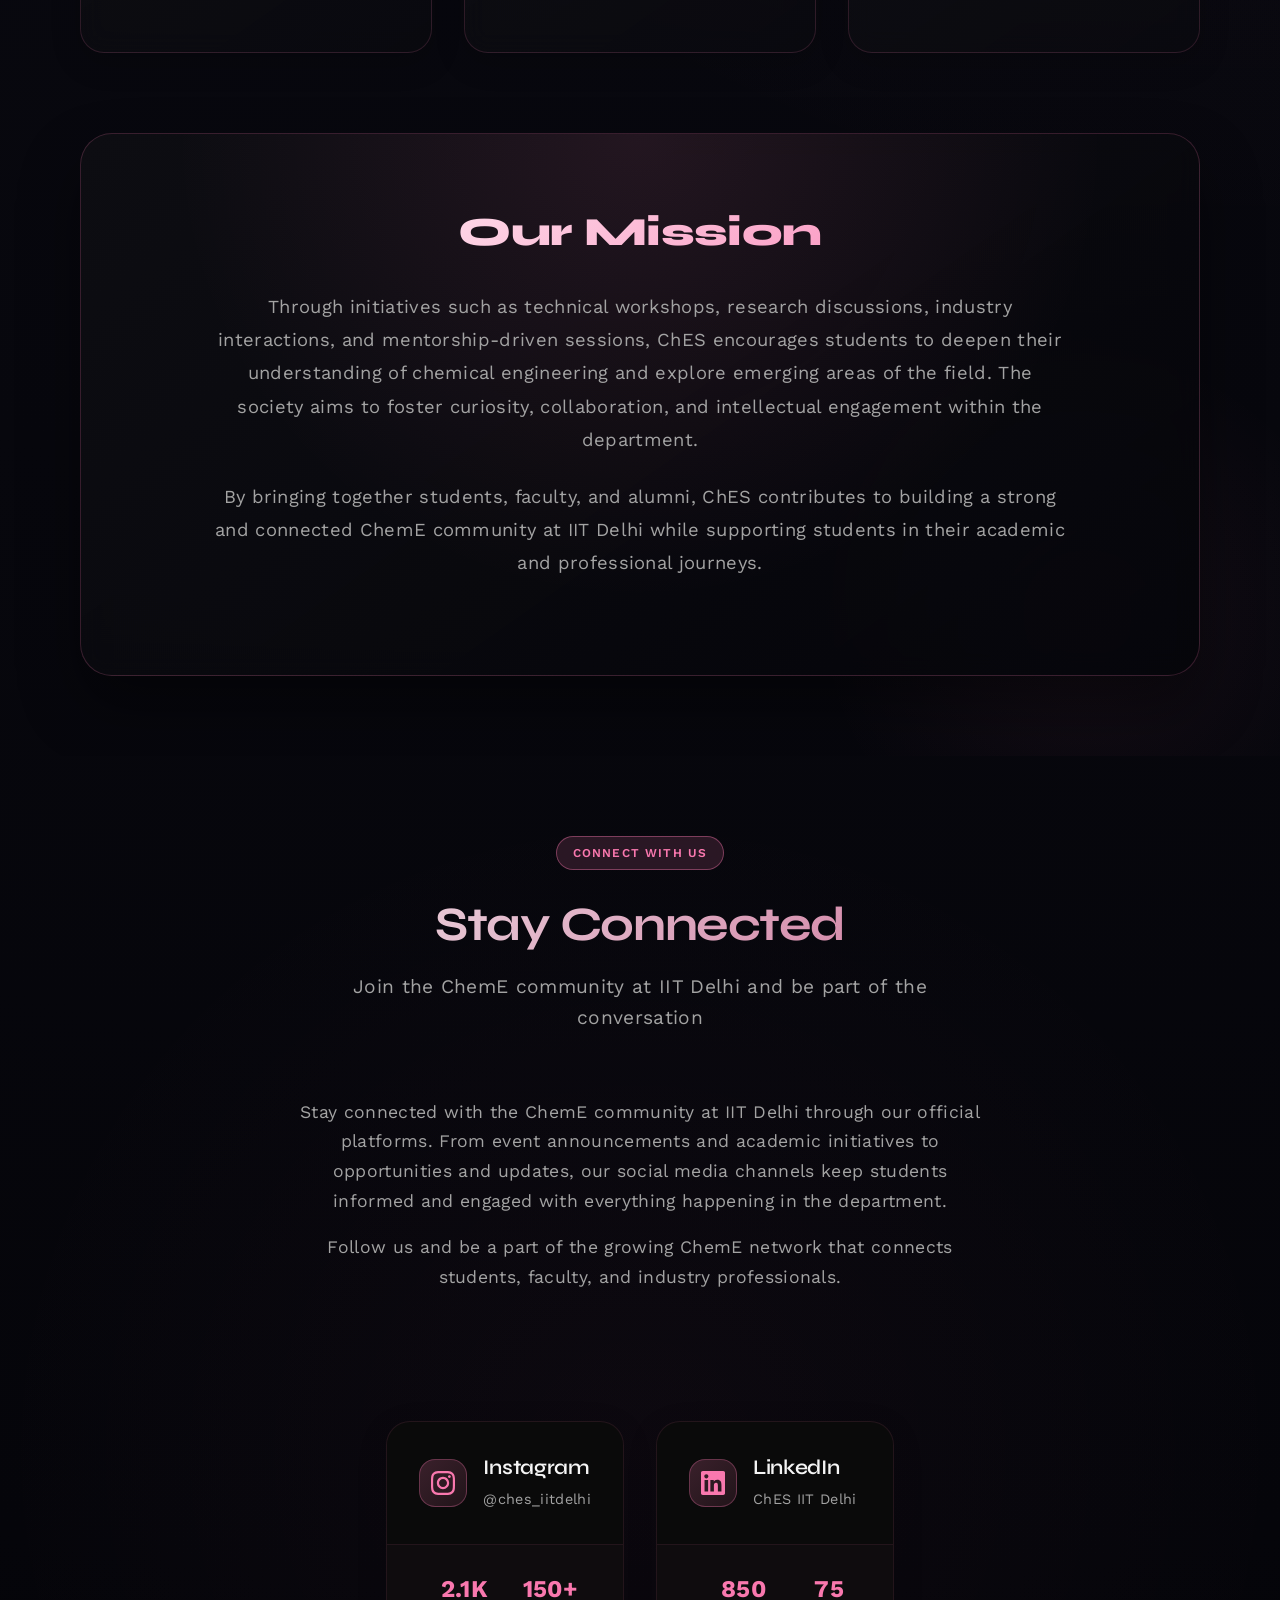
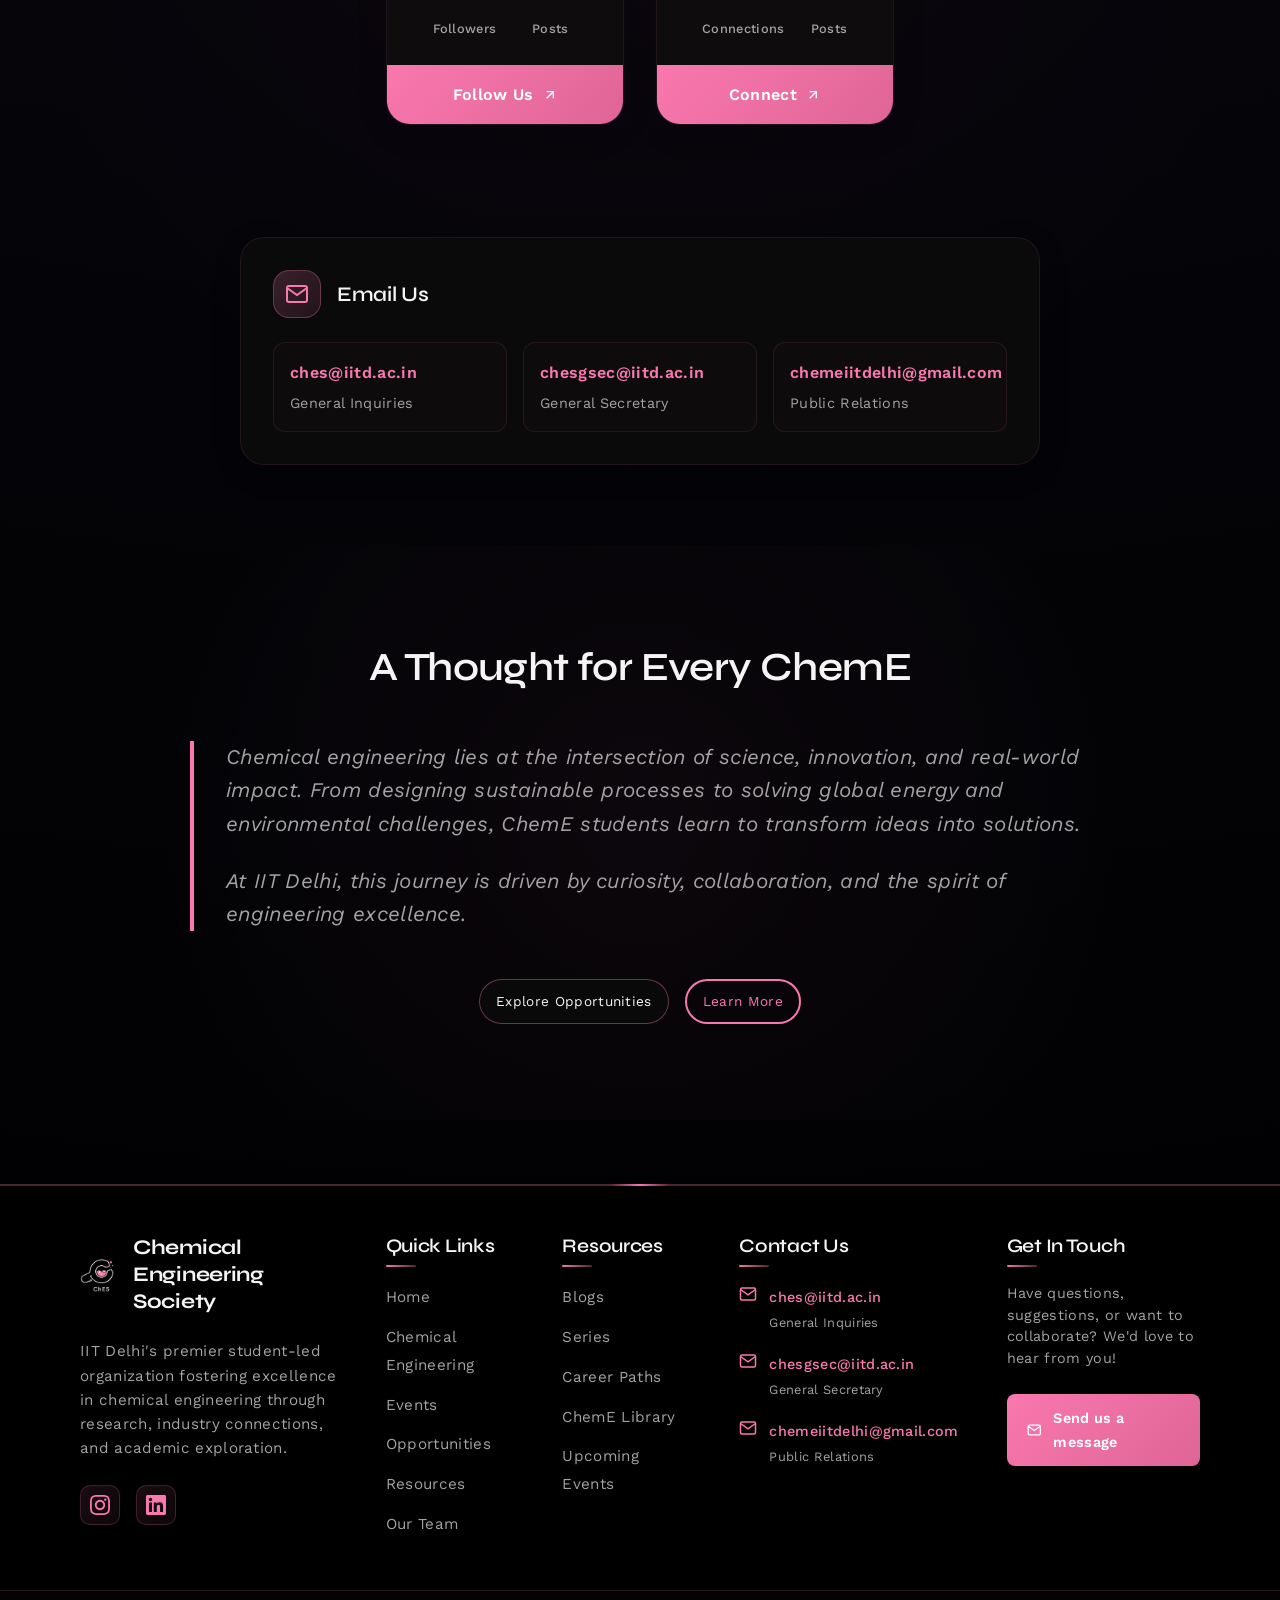
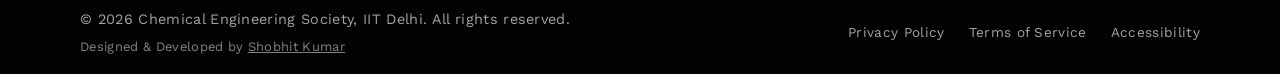
==== commit c9cd4372: "added developer details" ====
--- a/index.html
+++ b/index.html
@@ -449,6 +449,7 @@
         <div class="footer-bottom-content">
           <div class="footer-copyright">
             <p>© 2026 Chemical Engineering Society, IIT Delhi. All rights reserved.</p>
+            <p class="developer-credit" style="font-size: 0.9em; margin-top: 5px; opacity: 0.8;">Designed & Developed by <a href="https://github.com/Shobhit-2510" target="_blank" rel="noopener noreferrer" style="color: inherit; text-decoration: underline;">Shobhit Kumar</a></p>
           </div>
           <div class="footer-bottom-links">
             <a href="#">Privacy Policy</a>
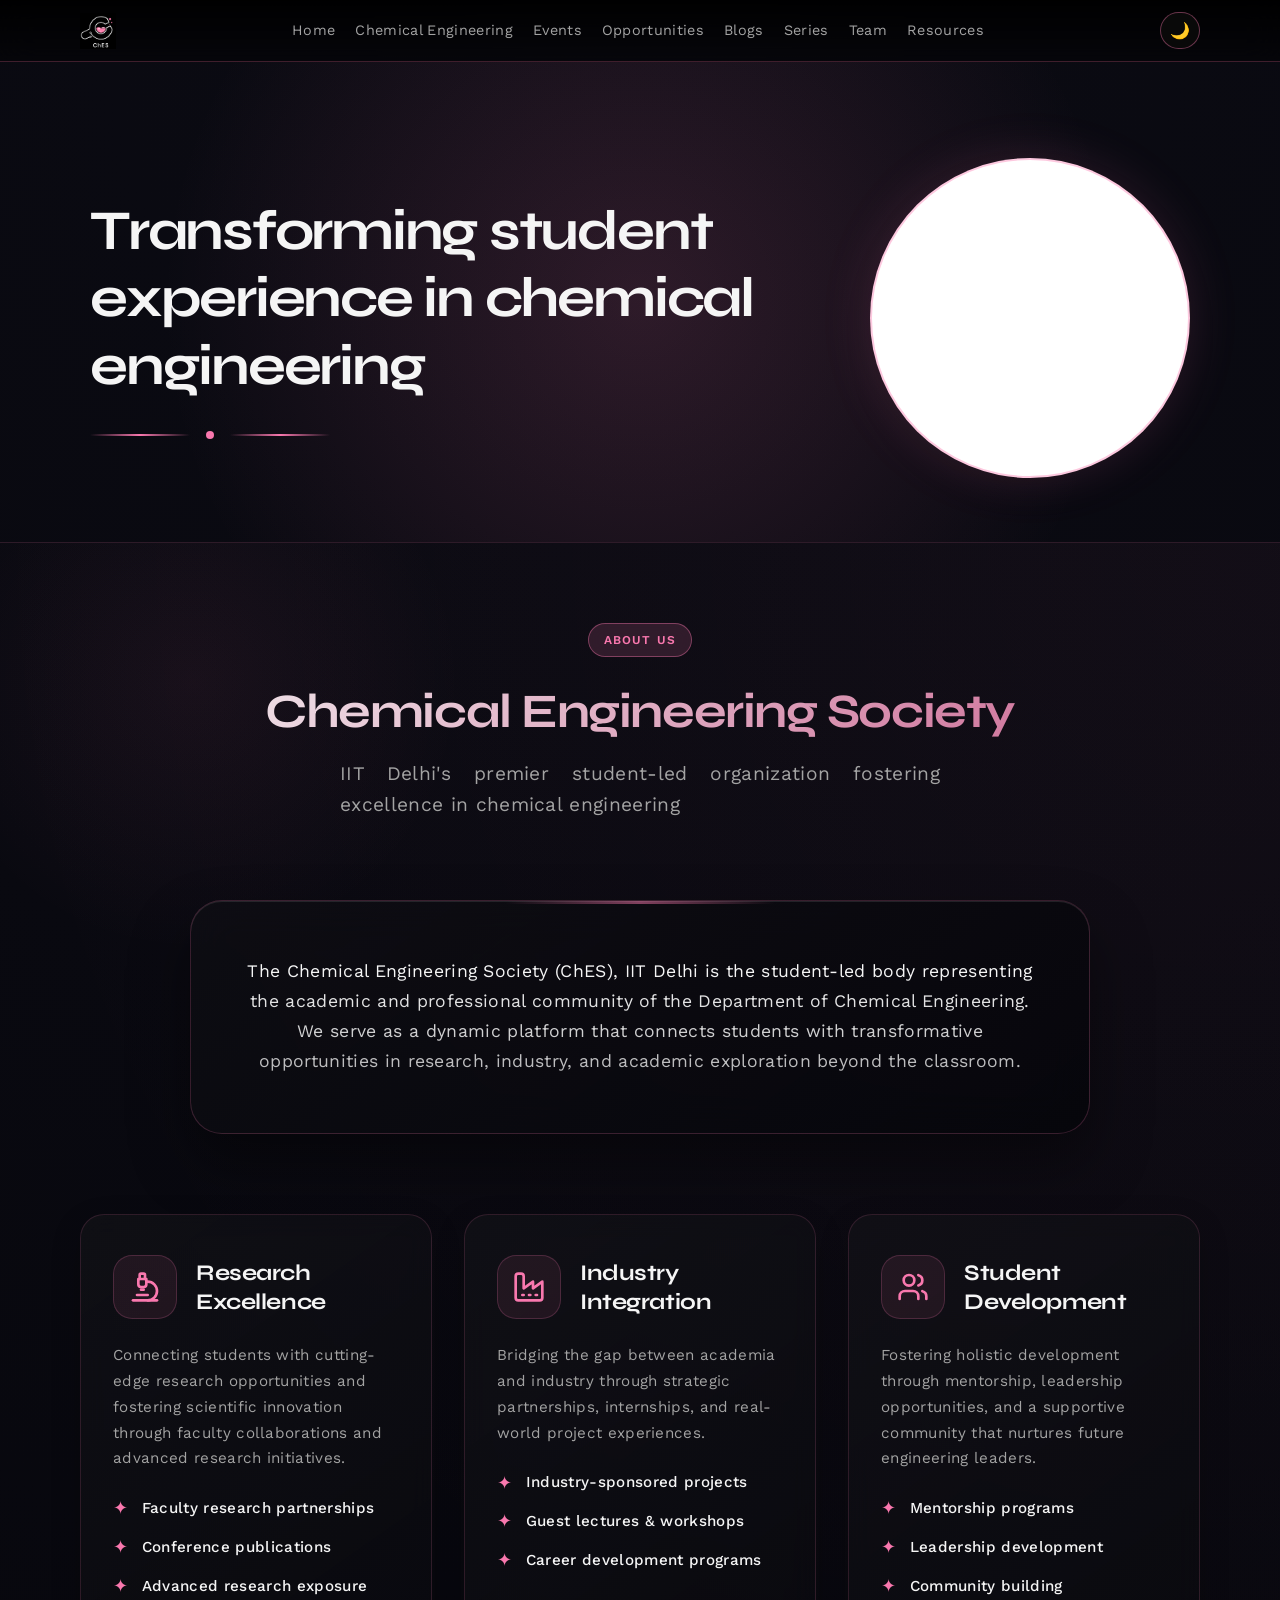
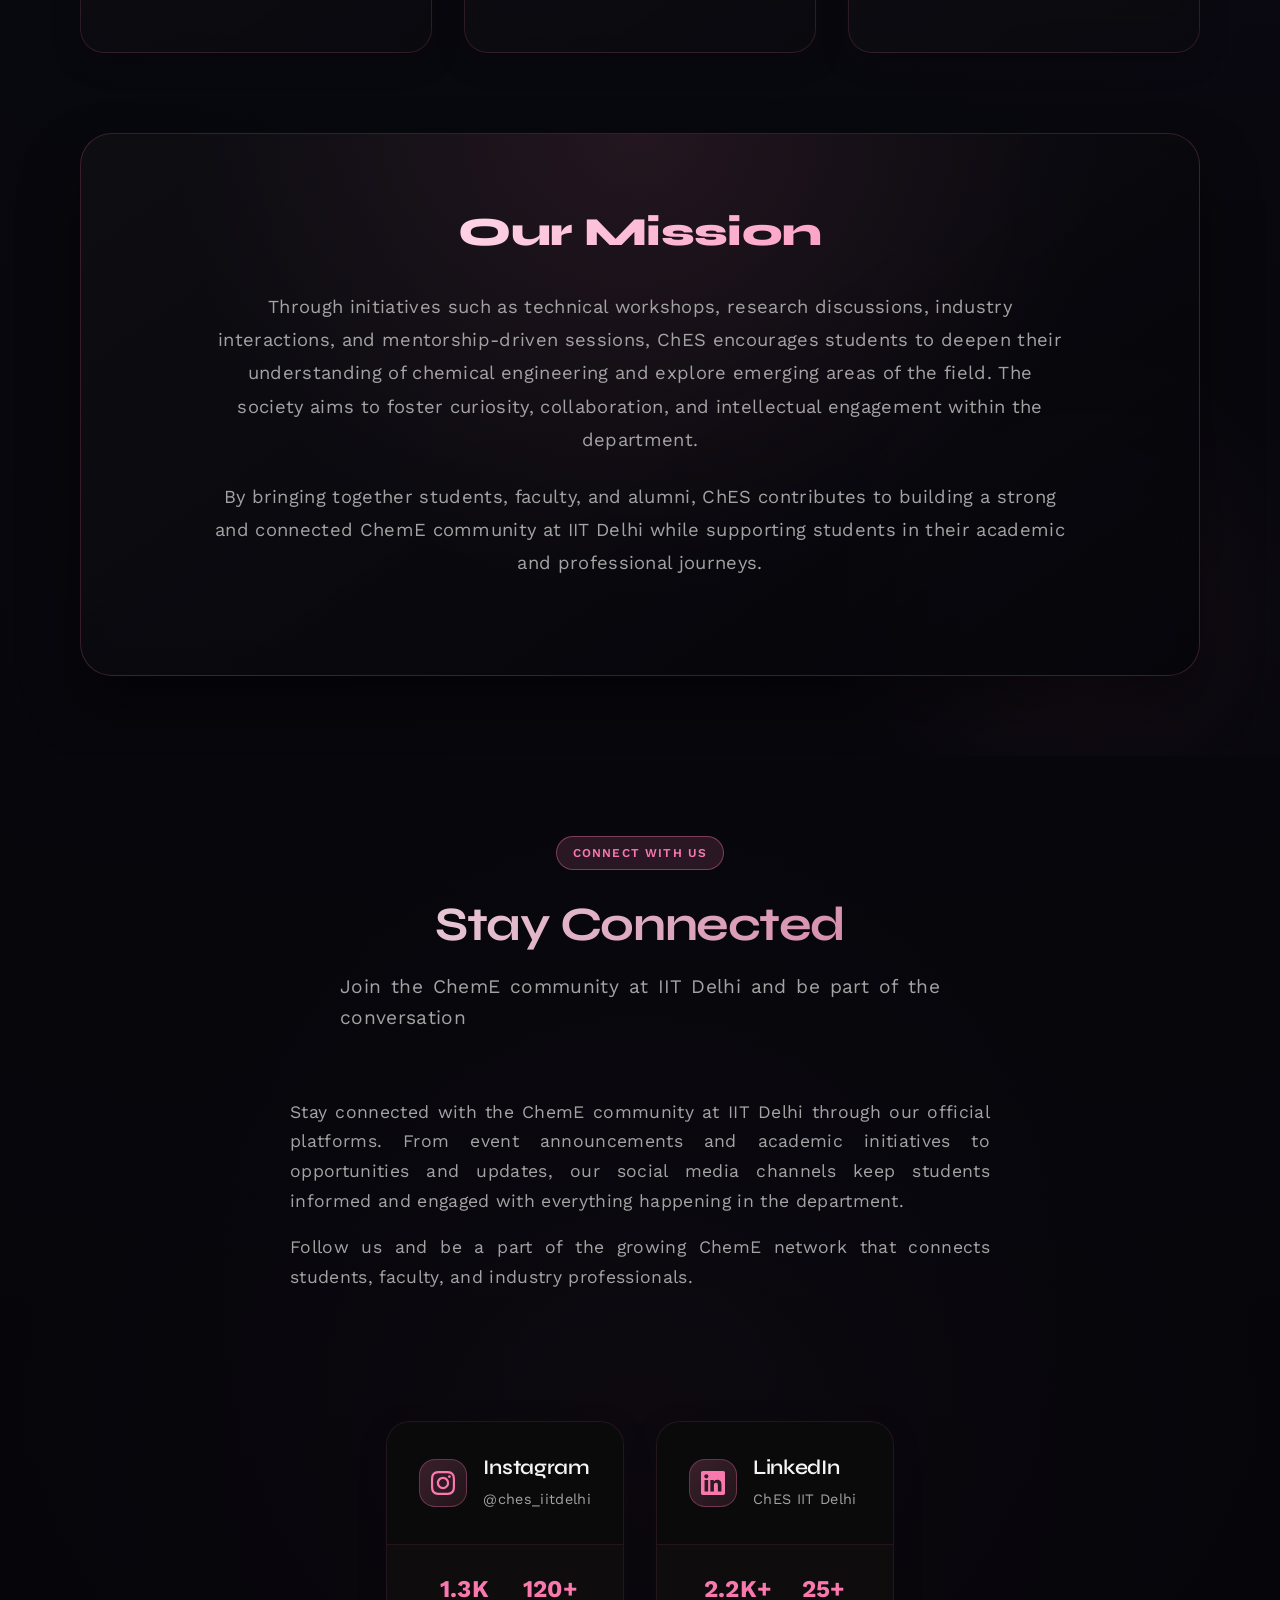
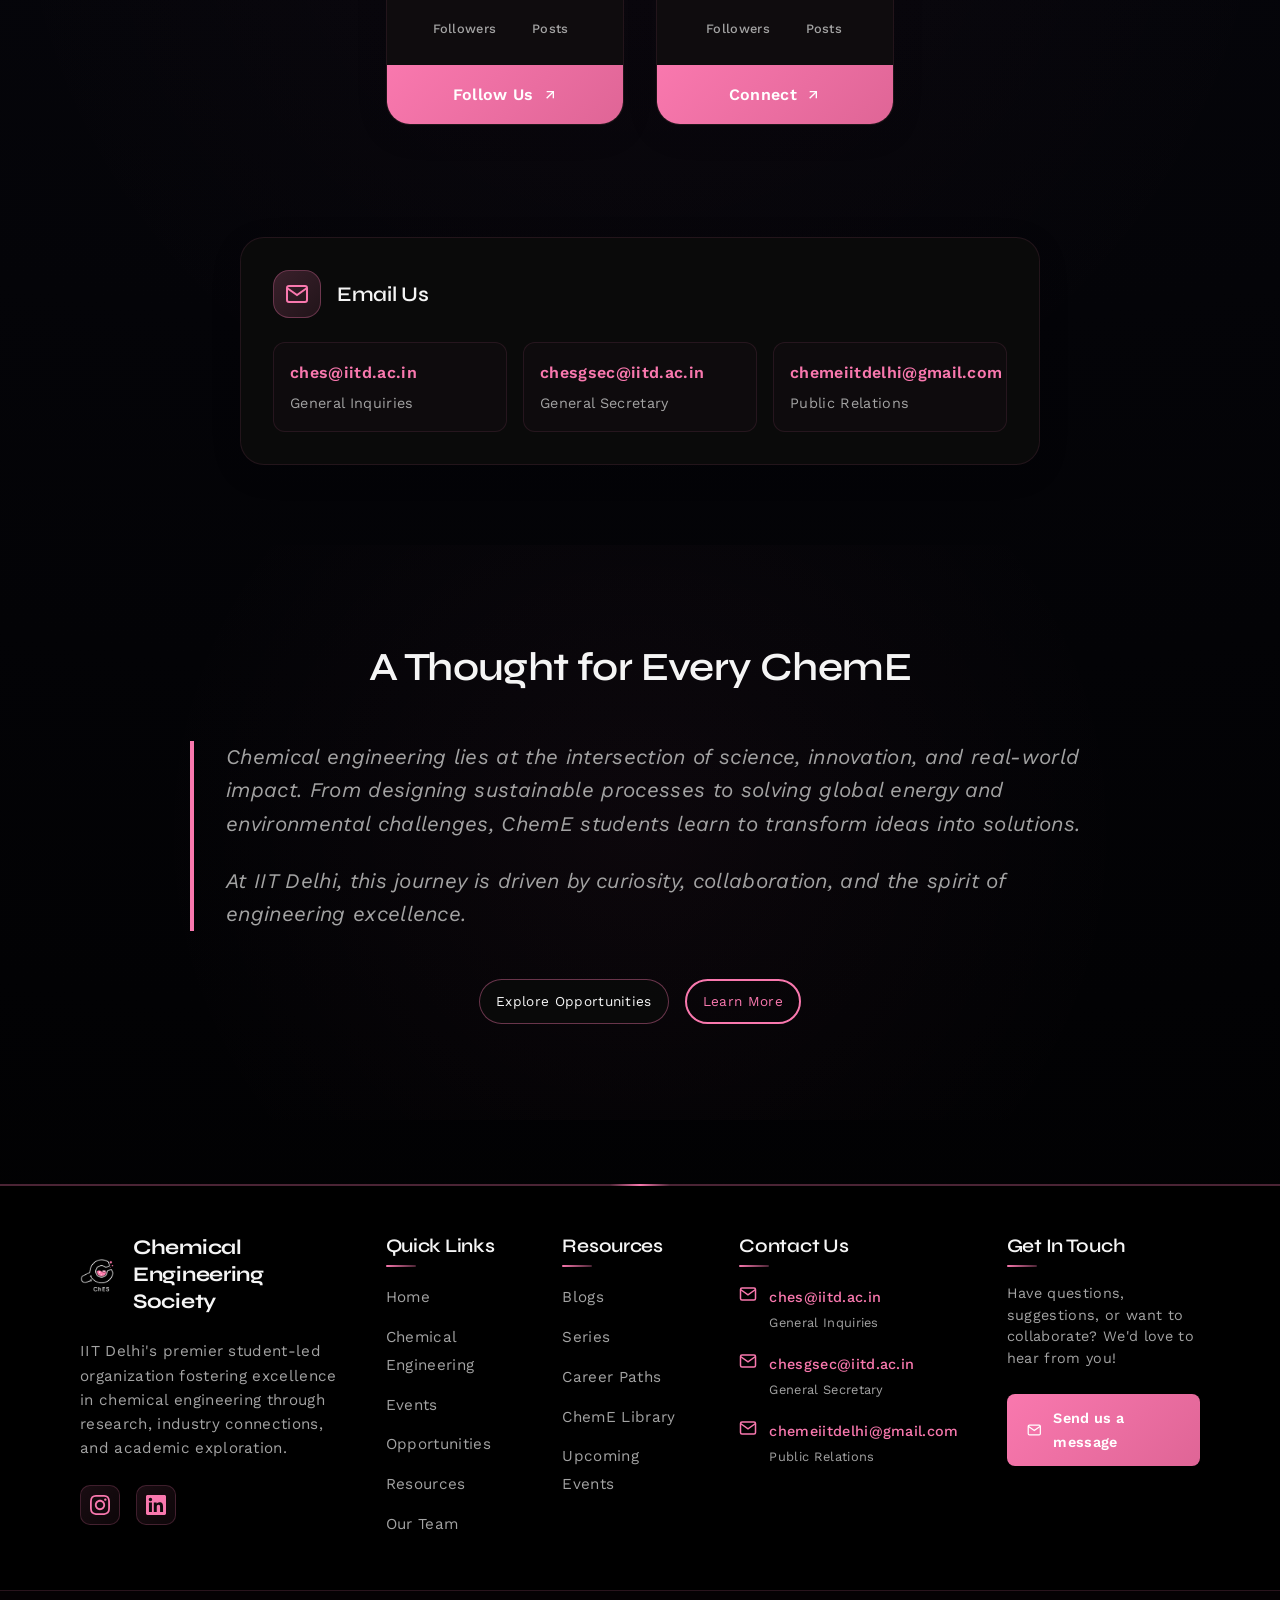
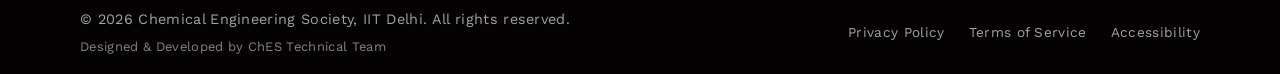
==== commit 0a6eb361: "added all files by shubhang" ====
--- a/index.html
+++ b/index.html
@@ -3,7 +3,7 @@
 
 <head>
   <meta charset="UTF-8" />
-  <title>Ches – Landing Page</title>
+  <title>ChES – Landing Page</title>
   <meta name="viewport" content="width=device-width, initial-scale=1" />
   <link rel="stylesheet" href="styles.css" />
 </head>
@@ -13,7 +13,7 @@
   <header>
     <div class="container nav">
       <div class="nav-left">
-        <img src="assets/logo-dark.png" alt="Ches" class="logo-img" width="150" height="50" />
+        <img src="assets/logo-dark.png" alt="ChES" class="logo-img" width="150" height="50" />
       </div>
       <nav>
         <ul>
@@ -215,11 +215,11 @@
               </div>
               <div class="platform-stats">
                 <div class="stat">
-                  <span class="stat-number">2.1K</span>
+                  <span class="stat-number">1.3K</span>
                   <span class="stat-label">Followers</span>
                 </div>
                 <div class="stat">
-                  <span class="stat-number">150+</span>
+                  <span class="stat-number">120+</span>
                   <span class="stat-label">Posts</span>
                 </div>
               </div>
@@ -248,11 +248,11 @@
               </div>
               <div class="platform-stats">
                 <div class="stat">
-                  <span class="stat-number">850</span>
-                  <span class="stat-label">Connections</span>
+                  <span class="stat-number">2.2K+</span>
+                  <span class="stat-label">Followers</span>
                 </div>
                 <div class="stat">
-                  <span class="stat-number">75</span>
+                  <span class="stat-number">25+</span>
                   <span class="stat-label">Posts</span>
                 </div>
               </div>
@@ -444,23 +444,25 @@
     </div>
 
     <!-- Footer Bottom -->
-    <div class="footer-bottom">
-      <div class="container">
-        <div class="footer-bottom-content">
-          <div class="footer-copyright">
-            <p>© 2026 Chemical Engineering Society, IIT Delhi. All rights reserved.</p>
-            <p class="developer-credit" style="font-size: 0.9em; margin-top: 5px; opacity: 0.8;">Designed & Developed by <a href="https://github.com/Shobhit-2510" target="_blank" rel="noopener noreferrer" style="color: inherit; text-decoration: underline;">Shobhit Kumar</a></p>
-          </div>
-          <div class="footer-bottom-links">
-            <a href="#">Privacy Policy</a>
-            <a href="#">Terms of Service</a>
-            <a href="#">Accessibility</a>
-          </div>
-        </div>
+<div class="footer-bottom">
+  <div class="container">
+    <div class="footer-bottom-content">
+      <div class="footer-copyright">
+        <p>© 2026 Chemical Engineering Society, IIT Delhi. All rights reserved.</p>
+        <p class="developer-credit" style="font-size: 0.9em; margin-top: 5px; opacity: 0.8;">
+          Designed & Developed by ChES Technical Team
+        </p>
+      </div>
+      <div class="footer-bottom-links">
+        <a href="privacy-policy.html">Privacy Policy</a>
+        <a href="terms-of-service.html">Terms of Service</a>
+        <a href="accessibility.html">Accessibility</a>
       </div>
     </div>
-  </footer>
-  <script src="script.js"></script>
+  </div>
+</div>
+</footer>
+<script src="script.js"></script>
 </body>
 
 </html>
--- a/styles.css
+++ b/styles.css
@@ -4566,6 +4566,33 @@
   box-shadow: 0 15px 40px rgba(249, 120, 174, 0.25) !important;
 }
 
+/* Requested content-alignment adjustments */
+.page-subtitle,
+.section-subtitle,
+.ce-description,
+.ce-opportunity-description,
+.opp-description,
+.team-meta,
+.contacts-description {
+  text-align: justify;
+  text-justify: inter-word;
+}
+
+/* Fix heading/subtitle offset specifically noted on Team and Chemical pages */
+body.team-page .section-header,
+body.chemical-engineering-page .section-header {
+  align-items: flex-start;
+}
+
+body.team-page .section-header .section-subtitle,
+body.chemical-engineering-page .section-header .section-subtitle {
+  margin: 0;
+  max-width: none;
+  padding-left: 0;
+  text-indent: 0;
+  text-align: left;
+}
+
 .team-profile {
   animation: scaleIn 0.6s ease-out;
   transition: all 0.3s ease;
